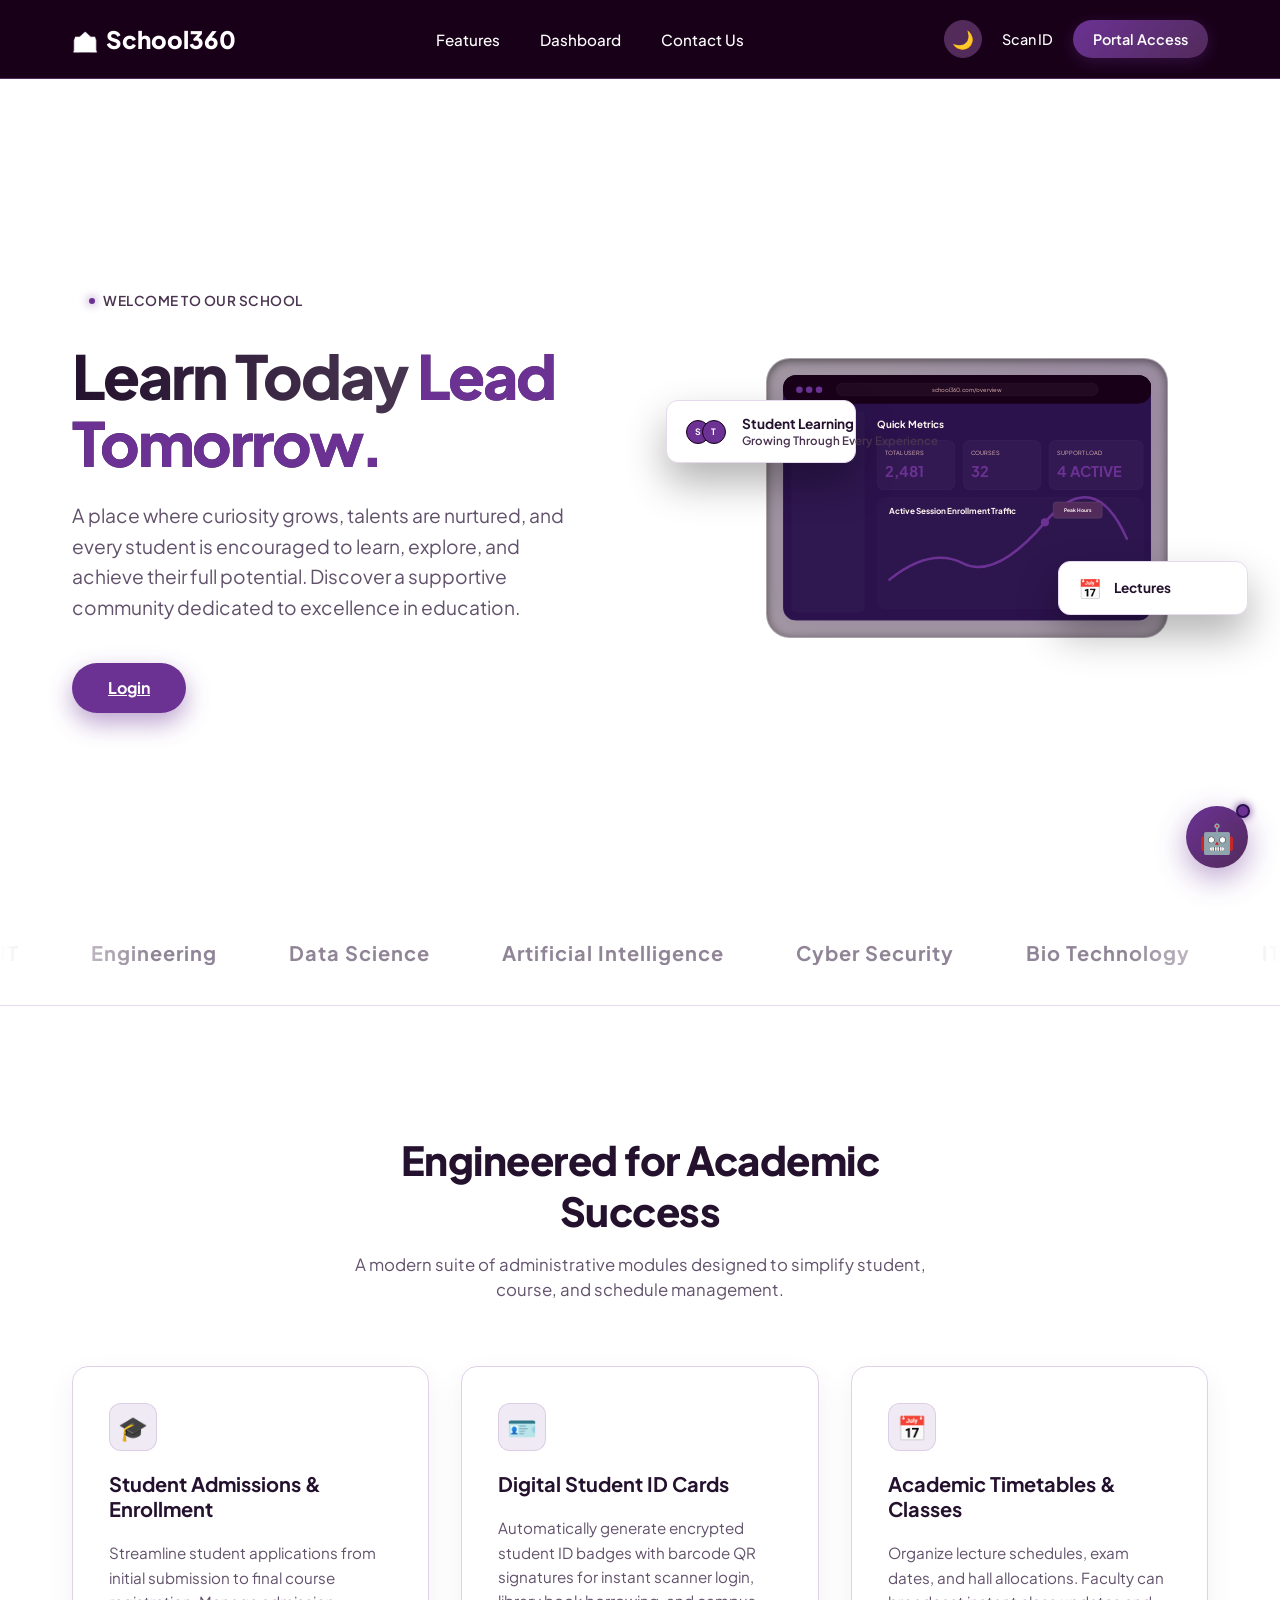
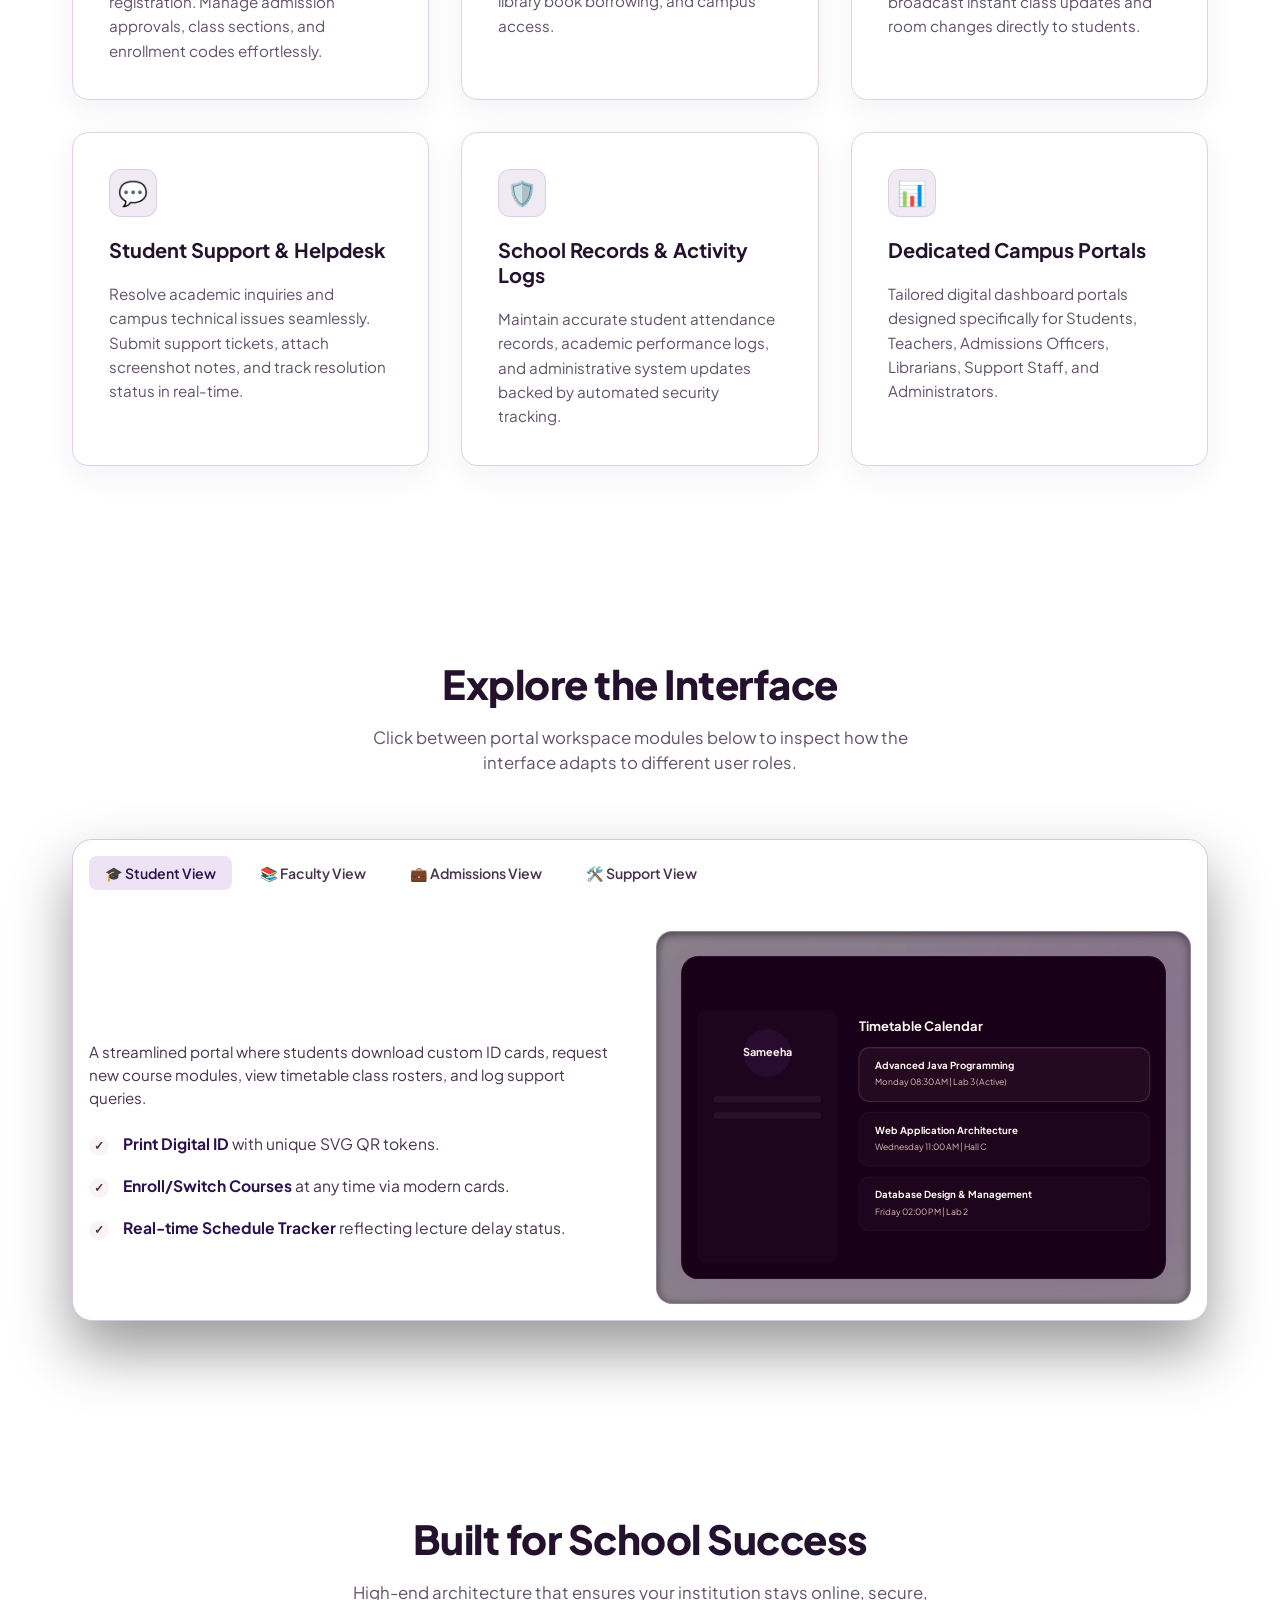
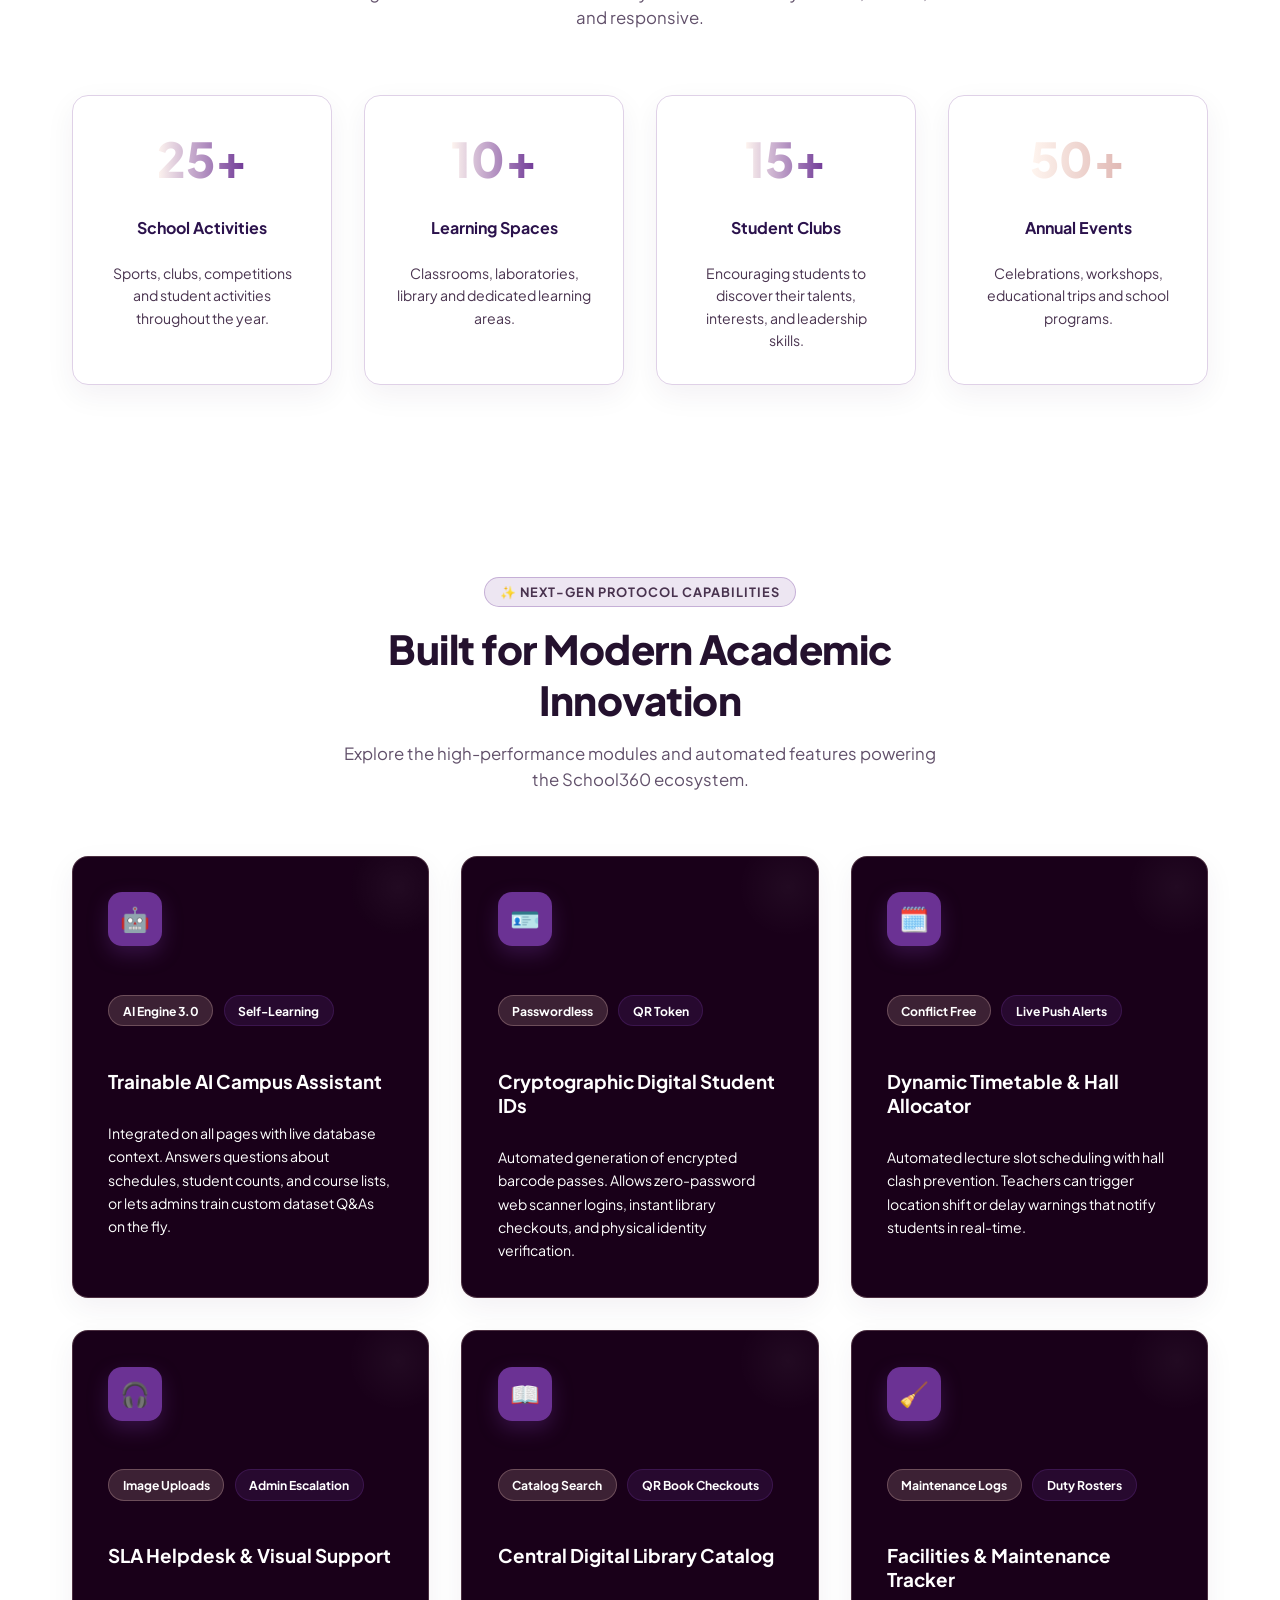
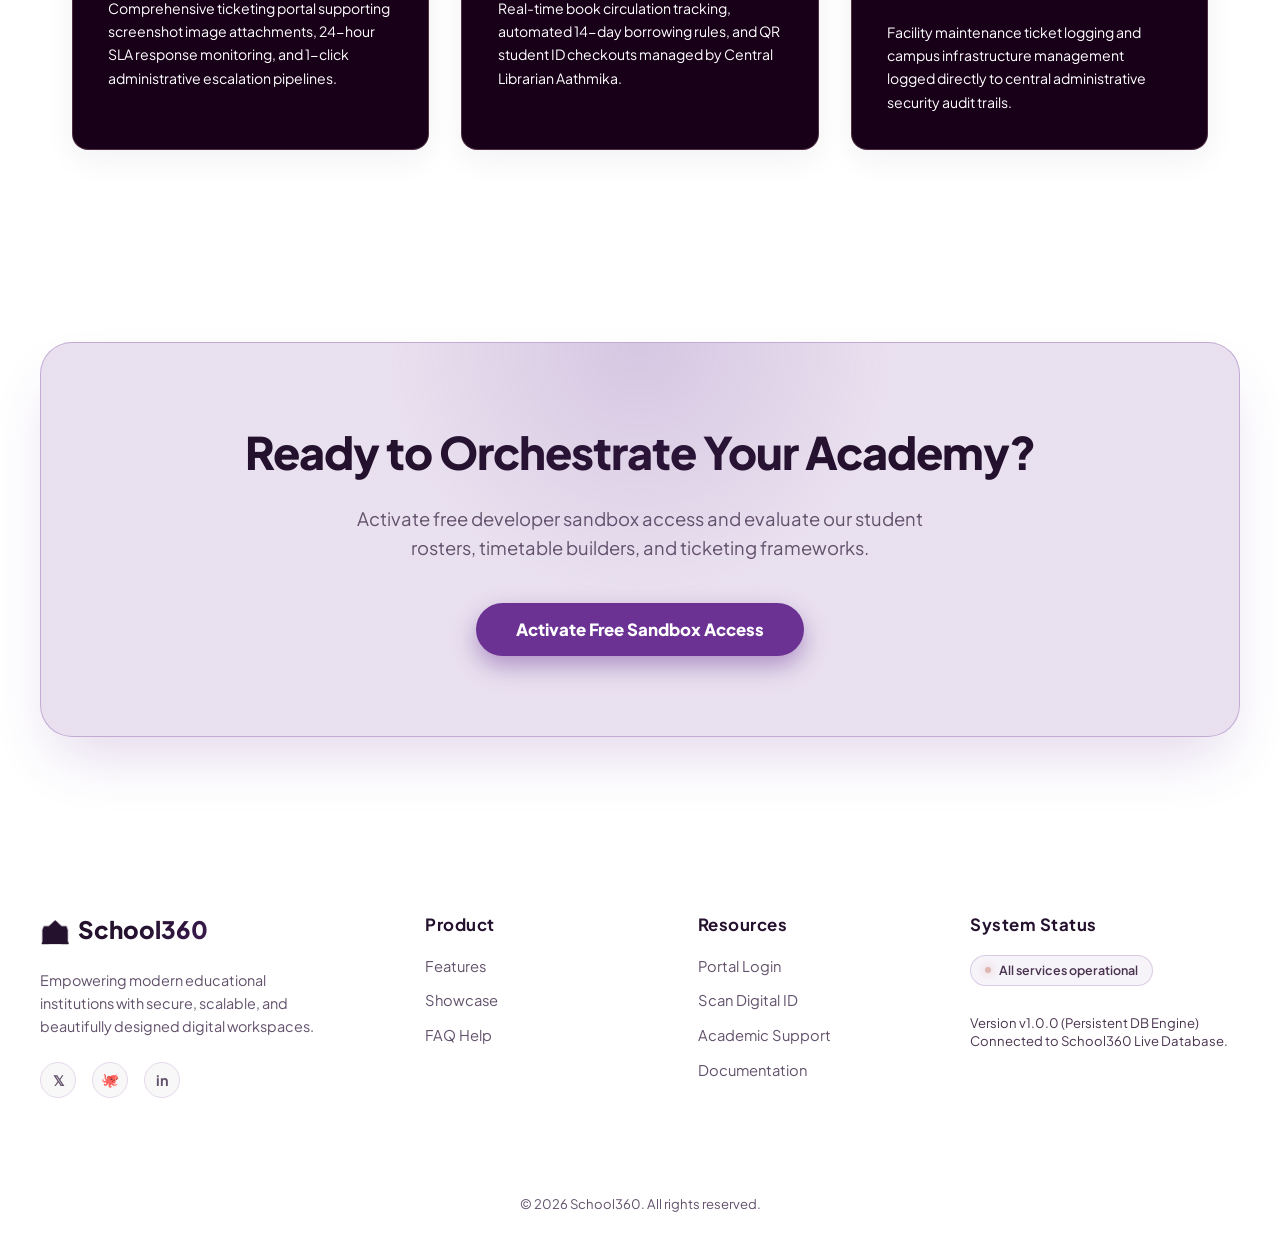
==== target/classes/static/index.html @ 7e3a7f35 "Add project files" ====
<!DOCTYPE html>
<html lang="en">
<head>
    <meta charset="UTF-8">
    <meta name="viewport" content="width=device-width, initial-scale=1.0">
    <title>School360 - The Unified Academic SaaS Protocol</title>
    <!-- Import Plus Jakarta Sans for award-winning modern typography -->
    <link href="https://fonts.googleapis.com/css2?family=Plus+Jakarta+Sans:wght@300;400;500;600;700;800&display=swap" rel="stylesheet">
    <link rel="stylesheet" href="css/styles.css?v=contrast-8">
    <style>
        /* Custom font override to use Plus Jakarta Sans */
        * {
            font-family: 'Plus Jakarta Sans', sans-serif;
        }
    </style>
    <script>
        (function() {
            var t = localStorage.getItem('theme') || 'dark';
            if (t === 'dark') {
                document.documentElement.classList.add('dark-theme');
                document.documentElement.setAttribute('data-theme', 'dark');
            } else {
                document.documentElement.classList.remove('dark-theme');
                document.documentElement.setAttribute('data-theme', 'light');
            }
        })();
    </script>
</head>
<body class="landing-page">
<!-- Glowing Backdrop Ambient Spheres -->
<div class="glowing-bg">
    <div class="sphere sphere-1"></div>
    <div class="sphere sphere-2"></div>
    <div class="sphere sphere-3"></div>
</div>

<!-- Sticky Glassmorphic Navbar -->
<nav class="saas-nav">
    <div class="saas-nav-container">
        <a href="#" class="saas-brand">
            <span style="font-size: 1.3rem;">🏫</span> School360
        </a>
        <ul class="saas-nav-links">
            <li><a href="#features" class="saas-nav-link">Features</a></li>
            <li><a href="#showcase" class="saas-nav-link">Dashboard</a></li>
            <li><a href="contact.html" class="saas-nav-link">Contact Us</a></li>
        </ul>
        <div style="display: flex; align-items: center; gap: 1.25rem;">
            <button id="theme-toggle" class="theme-toggle" onclick="toggleTheme(); return false;" title="Toggle Theme" style="background: var(--bg-tertiary); border: 1px solid var(--border-color); font-size: 1.1rem; cursor: pointer; color: var(--lp-text); display: flex; align-items: center; justify-content: center; width: 38px; height: 38px; border-radius: 50%; transition: all 0.3s;">🌙</button>
            <a href="#" onclick="openQRScanner(); return false;" class="saas-nav-link" style="font-size: 0.9rem;">Scan ID</a>
            <a href="#login-section" onclick="openLoginModal(); return false;" class="btn-saas-nav">Portal Access</a>
        </div>
    </div>
</nav>

<!-- Hero Section -->
<section class="saas-hero" id="login-section" style="padding-top: 10rem;">
    <!-- Left Hero Details -->
    <div class="saas-hero-content reveal active">
        <div class="saas-badge">WELCOME TO OUR SCHOOL</div>
        <h1 class="saas-hero-title" style="font-size: 3.8rem; font-weight: 800; line-height: 1.1; letter-spacing: -2px;">
            Learn Today <span style="background: linear-gradient(135deg, #6b3294 0%, #6b3294 100%); -webkit-background-clip: text; -webkit-text-fill-color: transparent;">Lead Tomorrow.</span>
        </h1>
        <p class="saas-hero-desc" style="font-size: 1.2rem; line-height: 1.6; color: var(--lp-text-muted); max-width: 520px;">
            A place where curiosity grows, talents are nurtured, and every student is encouraged to learn, explore, and achieve their full potential. Discover a supportive community dedicated to excellence in education.
        </p>
        <div class="saas-hero-actions">
            <a href="#" onclick="openLoginModal(); return false;" class="btn btn-primary btn-premium" style="border-radius: 9999px; padding: 0.9rem 2.25rem; font-weight: 700; font-size: 1rem; box-shadow: 0 10px 25px rgba(107,50,148, 0.45);">
                Login
            </a>
        </div>
    </div>

    <!-- Right Hero Mockup Frame with Floating Cards -->
    <div class="hero-dashboard-visual reveal active">
        <!-- Floating Card 1 -->
        <div class="floating-metric-card pos-1">
            <div class="metric-avatar-group">
                <div class="metric-avatar">S</div>
                <div class="metric-avatar">T</div>
            </div>
            <div>
                <h5 style="font-size: 0.85rem; font-weight: 700; color: var(--lp-text);">Student Learning</h5>
                <p style="font-size: 0.72rem; color: #49334f; font-weight: 600;">Growing Through Every Experience</p>
            </div>
        </div>

        <!-- Floating Card 2 -->
        <div class="floating-metric-card pos-2">
            <div style="font-size: 1.2rem;">📅</div>
            <div>
                <h5 style="font-size: 0.85rem; font-weight: 700; color: var(--lp-text);">Lectures</h5>
            </div>
        </div>

        <!-- Visual Dashboard Preview Graphic -->
        <div class="illustration-box" style="padding: 1rem; border-radius: 24px; border-color: rgba(255,246,240,0.08); background: rgba(25,0,25, 0.4);">
            <svg viewBox="0 0 450 300" width="100%" class="svg-screen-glow">
                <rect x="0" y="0" width="450" height="300" rx="16" fill="#2b124c" stroke="rgba(255,246,240,0.06)" stroke-width="2"/>
                <rect x="0" y="0" width="450" height="35" rx="16" fill="#190019"/>
                <circle cx="20" cy="18" r="4" fill="#6b3294"/>
                <circle cx="32" cy="18" r="4" fill="#6b3294"/>
                <circle cx="44" cy="18" r="4" fill="#6b3294"/>
                <rect x="65" y="10" width="320" height="15" rx="7.5" fill="rgba(255,246,240,0.04)" stroke="rgba(255,246,240,0.05)"/>
                <text x="225" y="21" font-size="7" fill="#dfb6b2" text-anchor="middle" font-family="sans-serif">school360.com/overview</text>

                <!-- Sidebar -->
                <rect x="10" y="45" width="90" height="245" rx="6" fill="rgba(255,246,240,0.02)"/>
                <circle cx="28" cy="65" r="8" fill="rgba(107,50,148, 0.15)"/>
                <rect x="42" y="61" width="45" height="8" rx="4" fill="rgba(255,246,240,0.1)"/>
                <rect x="20" y="85" width="67" height="6" rx="3" fill="rgba(255,246,240,0.05)"/>
                <rect x="20" y="100" width="67" height="6" rx="3" fill="rgba(255,246,240,0.05)"/>

                <!-- Content -->
                <text x="115" y="65" font-size="12" font-weight="bold" fill="#fff6f0" font-family="sans-serif">Quick Metrics</text>
                <rect x="115" y="80" width="95" height="60" rx="8" fill="rgba(255,246,240,0.03)" stroke="rgba(255,246,240,0.04)"/>
                <text x="125" y="98" font-size="7" fill="#dfb6b2" font-family="sans-serif">TOTAL USERS</text>
                <text x="125" y="125" font-size="18" font-weight="bold" fill="#6b3294" font-family="sans-serif">2,481</text>

                <rect x="220" y="80" width="95" height="60" rx="8" fill="rgba(255,246,240,0.03)" stroke="rgba(255,246,240,0.04)"/>
                <text x="230" y="98" font-size="7" fill="#dfb6b2" font-family="sans-serif">COURSES</text>
                <text x="230" y="125" font-size="18" font-weight="bold" fill="#6b3294" font-family="sans-serif">32</text>

                <rect x="325" y="80" width="115" height="60" rx="8" fill="rgba(255,246,240, 0.03)" stroke="rgba(255,246,240, 0.04)"/>
                <text x="335" y="98" font-size="7" fill="#dfb6b2" font-family="sans-serif">SUPPORT LOAD</text>
                <text x="335" y="125" font-size="18" font-weight="bold" fill="#6b3294" font-family="sans-serif">4 ACTIVE</text>

                <!-- Chart Graphic -->
                <rect x="115" y="150" width="325" height="135" rx="10" fill="rgba(255,246,240, 0.01)" stroke="rgba(255,246,240, 0.03)"/>
                <text x="130" y="170" font-size="10" font-weight="bold" fill="#fff6f0" font-family="sans-serif">Active Session Enrollment Traffic</text>
                <!-- Simulated chart line -->
                <path d="M 130,250 Q 180,210 220,230 T 320,180 T 420,200" fill="none" stroke="url(#cyan-indigo-gradient)" stroke-width="3" stroke-linecap="round"/>
                <defs>
                    <linearGradient id="cyan-indigo-gradient" x1="0%" y1="0%" x2="100%" y2="100%">
                        <stop offset="0%" stop-color="#6b3294"/>
                        <stop offset="100%" stop-color="#6b3294"/>
                    </linearGradient>
                </defs>
                <circle cx="320" cy="180" r="5" fill="#6b3294"/>
                <rect x="330" y="155" width="60" height="20" rx="4" fill="#522b5b" stroke="rgba(255,246,240,0.2)" stroke-width="0.5"/>
                <text x="360" y="167" font-size="6" fill="#fff6f0" font-weight="bold" text-anchor="middle" font-family="sans-serif">Peak Hours</text>
            </svg>
        </div>
    </div>
</section>

<!-- Client Trust Logos -->
<section class="client-logos-section">
    <div class="logo-marquee">
        <div class="logo-marquee-track">
            <!-- Group 1 -->
            <div class="logo-item">IT</div>
            <div class="logo-item">Engineering</div>
            <div class="logo-item">Data Science</div>
            <div class="logo-item">Artificial Intelligence</div>
            <div class="logo-item">Cyber Security</div>
            <div class="logo-item">Bio Technology</div>

            <!-- Group 2 -->
            <div class="logo-item">IT</div>
            <div class="logo-item">Engineering</div>
            <div class="logo-item">Data Science</div>
            <div class="logo-item">Artificial Intelligence</div>
            <div class="logo-item">Cyber Security</div>
            <div class="logo-item">Bio Technology</div>

            <!-- Group 3 -->
            <div class="logo-item">IT</div>
            <div class="logo-item">Engineering</div>
            <div class="logo-item">Data Science</div>
            <div class="logo-item">Artificial Intelligence</div>
            <div class="logo-item">Cyber Security</div>
            <div class="logo-item">Bio Technology</div>

            <!-- Group 4 -->
            <div class="logo-item">IT</div>
            <div class="logo-item">Engineering</div>
            <div class="logo-item">Data Science</div>
            <div class="logo-item">Artificial Intelligence</div>
            <div class="logo-item">Cyber Security</div>
            <div class="logo-item">Bio Technology</div>
        </div>
    </div>
</section>

<!-- Six Premium Feature Cards -->
<section class="saas-section" id="features" style="padding-top: 8rem;">
    <div class="section-title-wrap reveal">
        <h2 class="section-title">Engineered for Academic Success</h2>
        <p class="section-subtitle">A modern suite of administrative modules designed to simplify student, course, and schedule management.</p>
    </div>

    <div class="saas-features-grid">
        <!-- Feature 1 -->
        <div class="saas-feature-card reveal">
            <div class="feature-icon-box">🎓</div>
            <h4>Student Admissions & Enrollment</h4>
            <p>Streamline student applications from initial submission to final course registration. Manage admission approvals, class sections, and enrollment codes effortlessly.</p>
        </div>
        <!-- Feature 2 -->
        <div class="saas-feature-card reveal">
            <div class="feature-icon-box">🪪</div>
            <h4>Digital Student ID Cards</h4>
            <p>Automatically generate encrypted student ID badges with barcode QR signatures for instant scanner login, library book borrowing, and campus access.</p>
        </div>
        <!-- Feature 3 -->
        <div class="saas-feature-card reveal">
            <div class="feature-icon-box">📅</div>
            <h4>Academic Timetables & Classes</h4>
            <p>Organize lecture schedules, exam dates, and hall allocations. Faculty can broadcast instant class updates and room changes directly to students.</p>
        </div>
        <!-- Feature 4 -->
        <div class="saas-feature-card reveal">
            <div class="feature-icon-box">💬</div>
            <h4>Student Support & Helpdesk</h4>
            <p>Resolve academic inquiries and campus technical issues seamlessly. Submit support tickets, attach screenshot notes, and track resolution status in real-time.</p>
        </div>
        <!-- Feature 5 -->
        <div class="saas-feature-card reveal">
            <div class="feature-icon-box">🛡️</div>
            <h4>School Records & Activity Logs</h4>
            <p>Maintain accurate student attendance records, academic performance logs, and administrative system updates backed by automated security tracking.</p>
        </div>
        <!-- Feature 6 -->
        <div class="saas-feature-card reveal">
            <div class="feature-icon-box">📊</div>
            <h4>Dedicated Campus Portals</h4>
            <p>Tailored digital dashboard portals designed specifically for Students, Teachers, Admissions Officers, Librarians, Support Staff, and Administrators.</p>
        </div>
    </div>
</section>

<!-- Interactive Product Dashboard Showcase -->
<section class="saas-section" id="showcase">
    <div class="section-title-wrap reveal">
        <h2 class="section-title">Explore the Interface</h2>
        <p class="section-subtitle">Click between portal workspace modules below to inspect how the interface adapts to different user roles.</p>
    </div>

    <!-- Showcase Tab Controls -->
    <div class="showcase-screen-wrap reveal">
        <div class="showcase-screen-nav">
            <button class="showcase-screen-btn active" onclick="switchShowcaseScreen('student')">🎓 Student View</button>
            <button class="showcase-screen-btn" onclick="switchShowcaseScreen('teacher')">📚 Faculty View</button>
            <button class="showcase-screen-btn" onclick="switchShowcaseScreen('officer')">💼 Admissions View</button>
            <button class="showcase-screen-btn" onclick="switchShowcaseScreen('support')">🛠️ Support View</button>
        </div>

        <!-- Showcase Mockup Canvas -->
        <div id="showcase-canvas" class="showcase-screen-content">
            <!-- Rendered dynamically via javascript -->
        </div>
    </div>
</section>

<!-- Why Choose Us / Animated Stats -->
<section class="saas-section" id="why-choose-us" style="background: #ffffff;">
    <div class="section-title-wrap reveal">
        <h2 class="section-title">Built for School Success</h2>
        <p class="section-subtitle">High-end architecture that ensures your institution stays online, secure, and responsive.</p>
    </div>

    <div style="display: grid; grid-template-columns: repeat(auto-fit, minmax(220px, 1fr)); gap: 2rem; max-width: 1200px; margin: 0 auto; text-align: center;">
        <!-- Stat 1 -->
        <div class="saas-feature-card reveal" style="padding: 2rem; align-items: center;">
            <h3 style="font-size: 3rem; font-weight: 800; background: linear-gradient(to right, #fff6f0, #6b3294); -webkit-background-clip: text; -webkit-text-fill-color: transparent;">25+</h3>
            <h5 style="color: #2b124c; font-size: 1rem; font-weight: 700; margin-top: 0.5rem;">School Activities</h5>
            <p style="font-size: 0.88rem; color: #49334f; margin-top: 0.25rem;">Sports, clubs, competitions and student activities throughout the year.</p>
        </div>
        <!-- Stat 2 -->
        <div class="saas-feature-card reveal" style="padding: 2rem; align-items: center;">
            <h3 style="font-size: 3rem; font-weight: 800; background: linear-gradient(to right, #fff6f0, #6b3294); -webkit-background-clip: text; -webkit-text-fill-color: transparent;">10+</h3>
            <h5 style="color: #2b124c; font-size: 1rem; font-weight: 700; margin-top: 0.5rem;">Learning Spaces</h5>
            <p style="font-size: 0.88rem; color: #49334f; margin-top: 0.25rem;">Classrooms, laboratories, library and dedicated learning areas.</p>
        </div>
        <!-- Stat 3 -->
        <div class="saas-feature-card reveal" style="padding: 2rem; align-items: center;">
            <h3 style="font-size: 3rem; font-weight: 800; background: linear-gradient(to right, #fff6f0, #6b3294); -webkit-background-clip: text; -webkit-text-fill-color: transparent;">15+</h3>
            <h5 style="color: #2b124c; font-size: 1rem; font-weight: 700; margin-top: 0.5rem;">Student Clubs</h5>
            <p style="font-size: 0.88rem; color: #49334f; margin-top: 0.25rem;">Encouraging students to discover their talents, interests, and leadership skills.</p>
        </div>
        <!-- Stat 4 -->
        <div class="saas-feature-card reveal" style="padding: 2rem; align-items: center;">
            <h3 style="font-size: 3rem; font-weight: 800; background: linear-gradient(to right, #fff6f0, #dfb6b2); -webkit-background-clip: text; -webkit-text-fill-color: transparent;">50+</h3>
            <h5 style="color: #2b124c; font-size: 1rem; font-weight: 700; margin-top: 0.5rem;">Annual Events</h5>
            <p style="font-size: 0.88rem; color: #49334f; margin-top: 0.25rem;">Celebrations, workshops, educational trips and school programs.</p>
        </div>
    </div>
</section>

<!-- Unique Innovations & Advanced Capabilities Section -->
<section class="saas-section" id="innovations">
    <div class="section-title-wrap reveal">
        <div style="display:inline-flex; align-items:center; gap:0.5rem; background:rgba(107,50,148,0.12); border:1px solid rgba(107,50,148,0.3); padding:0.4rem 0.95rem; border-radius:20px; color: #49334f; font-size:0.8rem; font-weight:700; text-transform:uppercase; letter-spacing:1px; margin-bottom:1rem;">
            ✨ Next-Gen Protocol Capabilities
        </div>
        <h2 class="section-title">Built for Modern Academic Innovation</h2>
        <p class="section-subtitle">Explore the high-performance modules and automated features powering the School360 ecosystem.</p>
    </div>

    <div class="saas-features-grid reveal" style="grid-template-columns: repeat(auto-fit, minmax(310px, 1fr)); gap: 2rem;">
        <!-- Feature 1: AI Assistant -->
        <div class="saas-feature-card reveal" style="position:relative; overflow:hidden; border: 1px solid rgba(223,182,178,0.25); background: #190019; padding: 2.2rem;">
            <div style="position:absolute; top:-20px; right:-20px; width:100px; height:100px; background:radial-gradient(circle, rgba(255,255,255,0.04) 0%, transparent 70%); border-radius:50%; pointer-events:none;"></div>
            <div class="feature-icon-box" style="background: linear-gradient(135deg, #6b3294, #6b3294); color: white; width:54px; height:54px; border-radius:14px; display:flex; align-items:center; justify-content:center; font-size:1.5rem; margin-bottom:1.5rem; box-shadow:0 8px 20px rgba(107,50,148,0.35);">🤖</div>

            <!-- Spaced Button-Type Badges -->
            <div style="display:flex; gap:0.65rem; margin-top:0.3rem; margin-bottom:1.4rem; flex-wrap:wrap;">
                <span style="background:rgba(223,182,178,0.18); color: #ffffff; font-size:0.76rem; font-weight:700; padding:0.42rem 0.85rem; border-radius:20px; border:1px solid rgba(223,182,178,0.3); display:inline-flex; align-items:center;">AI Engine 3.0</span>
                <span style="background:rgba(107,50,148,0.18); color: #ffffff; font-size:0.76rem; font-weight:700; padding:0.42rem 0.85rem; border-radius:20px; border:1px solid rgba(107,50,148,0.3); display:inline-flex; align-items:center;">Self-Learning</span>
            </div>

            <h4 style="font-size:1.18rem; font-weight:700; color: #ffffff; margin-bottom:0.6rem;">Trainable AI Campus Assistant</h4>
            <p style="font-size:0.88rem; color: #ffffff; line-height:1.65; margin:0;">Integrated on all pages with live database context. Answers questions about schedules, student counts, and course lists, or lets admins train custom dataset Q&As on the fly.</p>
        </div>

        <!-- Feature 2: Digital QR Pass -->
        <div class="saas-feature-card reveal" style="position:relative; overflow:hidden; border: 1px solid rgba(223,182,178,0.25); background: #190019; padding: 2.2rem;">
            <div style="position:absolute; top:-20px; right:-20px; width:100px; height:100px; background:radial-gradient(circle, rgba(255,255,255,0.04) 0%, transparent 70%); border-radius:50%; pointer-events:none;"></div>
            <div class="feature-icon-box" style="background: linear-gradient(135deg, #6b3294, #6b3294); color: white; width:54px; height:54px; border-radius:14px; display:flex; align-items:center; justify-content:center; font-size:1.5rem; margin-bottom:1.5rem; box-shadow:0 8px 20px rgba(107,50,148,0.35);">🪪</div>

            <!-- Spaced Button-Type Badges -->
            <div style="display:flex; gap:0.65rem; margin-top:0.3rem; margin-bottom:1.4rem; flex-wrap:wrap;">
                <span style="background:rgba(223,182,178,0.18); color: #ffffff; font-size:0.76rem; font-weight:700; padding:0.42rem 0.85rem; border-radius:20px; border:1px solid rgba(223,182,178,0.3); display:inline-flex; align-items:center;">Passwordless</span>
                <span style="background:rgba(107,50,148,0.18); color: #ffffff; font-size:0.76rem; font-weight:700; padding:0.42rem 0.85rem; border-radius:20px; border:1px solid rgba(107,50,148,0.3); display:inline-flex; align-items:center;">QR Token</span>
            </div>

            <h4 style="font-size:1.18rem; font-weight:700; color: #ffffff; margin-bottom:0.6rem;">Cryptographic Digital Student IDs</h4>
            <p style="font-size:0.88rem; color: #ffffff; line-height:1.65; margin:0;">Automated generation of encrypted barcode passes. Allows zero-password web scanner logins, instant library checkouts, and physical identity verification.</p>
        </div>

        <!-- Feature 3: Smart Timetable -->
        <div class="saas-feature-card reveal" style="position:relative; overflow:hidden; border: 1px solid rgba(223,182,178,0.25); background: #190019; padding: 2.2rem;">
            <div style="position:absolute; top:-20px; right:-20px; width:100px; height:100px; background:radial-gradient(circle, rgba(255,255,255,0.04) 0%, transparent 70%); border-radius:50%; pointer-events:none;"></div>
            <div class="feature-icon-box" style="background: linear-gradient(135deg, #6b3294, #6b3294); color: white; width:54px; height:54px; border-radius:14px; display:flex; align-items:center; justify-content:center; font-size:1.5rem; margin-bottom:1.5rem; box-shadow:0 8px 20px rgba(107,50,148,0.35);">🗓️</div>

            <!-- Spaced Button-Type Badges -->
            <div style="display:flex; gap:0.65rem; margin-top:0.3rem; margin-bottom:1.4rem; flex-wrap:wrap;">
                <span style="background:rgba(223,182,178,0.18); color: #ffffff; font-size:0.76rem; font-weight:700; padding:0.42rem 0.85rem; border-radius:20px; border:1px solid rgba(223,182,178,0.3); display:inline-flex; align-items:center;">Conflict Free</span>
                <span style="background:rgba(107,50,148,0.18); color: #ffffff; font-size:0.76rem; font-weight:700; padding:0.42rem 0.85rem; border-radius:20px; border:1px solid rgba(107,50,148,0.3); display:inline-flex; align-items:center;">Live Push Alerts</span>
            </div>

            <h4 style="font-size:1.18rem; font-weight:700; color: #ffffff; margin-bottom:0.6rem;">Dynamic Timetable & Hall Allocator</h4>
            <p style="font-size:0.88rem; color: #ffffff; line-height:1.65; margin:0;">Automated lecture slot scheduling with hall clash prevention. Teachers can trigger location shift or delay warnings that notify students in real-time.</p>
        </div>

        <!-- Feature 4: SLA Helpdesk -->
        <div class="saas-feature-card reveal" style="position:relative; overflow:hidden; border: 1px solid rgba(223,182,178,0.25); background: #190019; padding: 2.2rem;">
            <div style="position:absolute; top:-20px; right:-20px; width:100px; height:100px; background:radial-gradient(circle, rgba(255,255,255,0.04) 0%, transparent 70%); border-radius:50%; pointer-events:none;"></div>
            <div class="feature-icon-box" style="background: linear-gradient(135deg, #6b3294, #6b3294); color: white; width:54px; height:54px; border-radius:14px; display:flex; align-items:center; justify-content:center; font-size:1.5rem; margin-bottom:1.5rem; box-shadow:0 8px 20px rgba(107,50,148,0.35);">🎧</div>

            <!-- Spaced Button-Type Badges -->
            <div style="display:flex; gap:0.65rem; margin-top:0.3rem; margin-bottom:1.4rem; flex-wrap:wrap;">
                <span style="background:rgba(223,182,178,0.18); color: #ffffff; font-size:0.76rem; font-weight:700; padding:0.42rem 0.85rem; border-radius:20px; border:1px solid rgba(223,182,178,0.3); display:inline-flex; align-items:center;">Image Uploads</span>
                <span style="background:rgba(107,50,148,0.18); color: #ffffff; font-size:0.76rem; font-weight:700; padding:0.42rem 0.85rem; border-radius:20px; border:1px solid rgba(107,50,148,0.3); display:inline-flex; align-items:center;">Admin Escalation</span>
            </div>

            <h4 style="font-size:1.18rem; font-weight:700; color: #ffffff; margin-bottom:0.6rem;">SLA Helpdesk & Visual Support</h4>
            <p style="font-size:0.88rem; color: #ffffff; line-height:1.65; margin:0;">Comprehensive ticketing portal supporting screenshot image attachments, 24-hour SLA response monitoring, and 1-click administrative escalation pipelines.</p>
        </div>

        <!-- Feature 5: Central Library Catalog -->
        <div class="saas-feature-card reveal" style="position:relative; overflow:hidden; border: 1px solid rgba(223,182,178,0.25); background: #190019; padding: 2.2rem;">
            <div style="position:absolute; top:-20px; right:-20px; width:100px; height:100px; background:radial-gradient(circle, rgba(255,255,255,0.04) 0%, transparent 70%); border-radius:50%; pointer-events:none;"></div>
            <div class="feature-icon-box" style="background: linear-gradient(135deg, #6b3294, #6b3294); color: white; width:54px; height:54px; border-radius:14px; display:flex; align-items:center; justify-content:center; font-size:1.5rem; margin-bottom:1.5rem; box-shadow:0 8px 20px rgba(107,50,148,0.35);">📖</div>

            <!-- Spaced Button-Type Badges -->
            <div style="display:flex; gap:0.65rem; margin-top:0.3rem; margin-bottom:1.4rem; flex-wrap:wrap;">
                <span style="background:rgba(223,182,178,0.18); color: #ffffff; font-size:0.76rem; font-weight:700; padding:0.42rem 0.85rem; border-radius:20px; border:1px solid rgba(223,182,178,0.3); display:inline-flex; align-items:center;">Catalog Search</span>
                <span style="background:rgba(107,50,148,0.18); color: #ffffff; font-size:0.76rem; font-weight:700; padding:0.42rem 0.85rem; border-radius:20px; border:1px solid rgba(107,50,148,0.3); display:inline-flex; align-items:center;">QR Book Checkouts</span>
            </div>

            <h4 style="font-size:1.18rem; font-weight:700; color: #ffffff; margin-bottom:0.6rem;">Central Digital Library Catalog</h4>
            <p style="font-size:0.88rem; color: #ffffff; line-height:1.65; margin:0;">Real-time book circulation tracking, automated 14-day borrowing rules, and QR student ID checkouts managed by Central Librarian Aathmika.</p>
        </div>

        <!-- Feature 6: Facilities & Maintenance Tracker -->
        <div class="saas-feature-card reveal" style="position:relative; overflow:hidden; border: 1px solid rgba(223,182,178,0.25); background: #190019; padding: 2.2rem;">
            <div style="position:absolute; top:-20px; right:-20px; width:100px; height:100px; background:radial-gradient(circle, rgba(255,255,255,0.04) 0%, transparent 70%); border-radius:50%; pointer-events:none;"></div>
            <div class="feature-icon-box" style="background: linear-gradient(135deg, #6b3294, #6b3294); color: white; width:54px; height:54px; border-radius:14px; display:flex; align-items:center; justify-content:center; font-size:1.5rem; margin-bottom:1.5rem; box-shadow:0 8px 20px rgba(107,50,148,0.35);">🧹</div>

            <!-- Spaced Button-Type Badges -->
            <div style="display:flex; gap:0.65rem; margin-top:0.3rem; margin-bottom:1.4rem; flex-wrap:wrap;">
                <span style="background:rgba(223,182,178,0.18); color: #ffffff; font-size:0.76rem; font-weight:700; padding:0.42rem 0.85rem; border-radius:20px; border:1px solid rgba(223,182,178,0.3); display:inline-flex; align-items:center;">Maintenance Logs</span>
                <span style="background:rgba(107,50,148,0.18); color: #ffffff; font-size:0.76rem; font-weight:700; padding:0.42rem 0.85rem; border-radius:20px; border:1px solid rgba(107,50,148,0.3); display:inline-flex; align-items:center;">Duty Rosters</span>
            </div>

            <h4 style="font-size:1.18rem; font-weight:700; color: #ffffff; margin-bottom:0.6rem;">Facilities & Maintenance Tracker</h4>
            <p style="font-size:0.88rem; color: #ffffff; line-height:1.65; margin:0;">Facility maintenance ticket logging and campus infrastructure management logged directly to central administrative security audit trails.</p>
        </div>
    </div>
</section>



<!-- CTA Banner -->
<section class="saas-cta-banner reveal">
    <h2 style="font-size: 2.8rem; font-weight: 800; color: var(--lp-text); margin-bottom: 1.5rem; letter-spacing: -1px;">Ready to Orchestrate Your Academy?</h2>
    <p style="font-size: 1.15rem; color: var(--lp-text-muted); max-width: 600px; margin: 0 auto 2.5rem; line-height: 1.6;">
        Activate free developer sandbox access and evaluate our student rosters, timetable builders, and ticketing frameworks.
    </p>
    <button onclick="openLoginModal()" class="btn btn-primary btn-premium" style="border-radius: 9999px; padding: 1rem 2.5rem; font-weight: 800; font-size: 1.05rem; box-shadow: 0 10px 25px rgba(107,50,148, 0.45);">
        Activate Free Sandbox Access
    </button>
</section>

<!-- Premium Footer -->
<footer class="saas-footer">
    <div class="saas-footer-grid">
        <!-- Brand Column -->
        <div class="footer-brand-col">
            <a href="#" class="saas-brand" style="margin-bottom: 0.5rem;">
                <span>🏫</span> School360
            </a>
            <p class="footer-brand-desc">
                Empowering modern educational institutions with secure, scalable, and beautifully designed digital workspaces.
            </p>
            <div class="footer-socials">
                <a href="#" class="footer-social-icon" title="Twitter">𝕏</a>
                <a href="#" class="footer-social-icon" title="GitHub">🐙</a>
                <a href="#" class="footer-social-icon" title="LinkedIn">in</a>
            </div>
        </div>
        <!-- Column 2: Product Links -->
        <div class="footer-links-col">
            <h4>Product</h4>
            <ul>
                <li><a href="#features">Features</a></li>
                <li><a href="#showcase">Showcase</a></li>
                <li><a href="#faq">FAQ Help</a></li>
            </ul>
        </div>
        <!-- Column 3: Resources Links -->
        <div class="footer-links-col">
            <h4>Resources</h4>
            <ul>
                <li><a href="#" onclick="openLoginModal(); return false;">Portal Login</a></li>
                <li><a href="#" onclick="openQRScanner(); return false;">Scan Digital ID</a></li>
                <li><a href="mailto:support@school360.com">Academic Support</a></li>
                <li><a href="https://github.com" target="_blank">Documentation</a></li>
            </ul>
        </div>
        <!-- Column 4: Newsletter & Status -->
        <div class="footer-links-col">
            <h4>System Status</h4>
            <div class="footer-status-badge db-status-badge connected">
                <span class="status-dot"></span>
                <span class="db-status-text">All services operational</span>
            </div>
            <p style="font-size: 0.82rem; color: #49334f; margin-top: 0.5rem; line-height: 1.4;">
                Version v1.0.0 (Persistent DB Engine)<br>
                Connected to School360 Live Database.
            </p>
        </div>
    </div>

    <div class="saas-footer-copyright">
        <p>© 2026 School360. All rights reserved.</p>
    </div>
</footer>

<!-- Interactive Glassmorphic Login Modal -->
<!-- Interactive Glassmorphic Login Modal -->
<div id="login-modal" class="modal">
    <div class="modal-content glass-login-card" style="max-width: 480px; width: 90%;">
        <div class="modal-header">
            <h3 style="font-size: 1.5rem; font-weight: 800; color: var(--lp-text);">Portal Access</h3>
            <span style="cursor:pointer; font-size:1.5rem; color:var(--lp-text-muted);" onclick="closeLoginModal()">✕</span>
        </div>

        <p style="color: var(--lp-text-muted); font-size:0.88rem; margin-top:-1rem; margin-bottom:1.5rem;">Select your authentication pathway below</p>

        <!-- Modal Tabs -->
        <div class="login-tabs">
            <button class="login-tab-btn active" id="modal-tab-credentials" onclick="switchModalLoginTab('credentials')">🔑 Credentials</button>
            <button class="login-tab-btn" id="modal-tab-qr" onclick="switchModalLoginTab('qr')">📷 Digital ID</button>
        </div>

        <!-- Form: Credentials Login -->
        <div id="modal-login-credentials">
            <form onsubmit="handleFormLogin(event)">
                <div class="form-group">
                    <label for="username" class="form-label" style="color: var(--text-primary);">Username</label>
                    <input type="text" id="username" class="form-input" placeholder="e.g. Sameeha" required>
                </div>
                <div class="form-group" style="margin-bottom: 1.5rem;">
                    <label for="password" class="form-label" style="color: var(--text-primary);">Password</label>
                    <input type="password" id="password" class="form-input" placeholder="••••••••" required>
                </div>
                <button type="submit" id="btn-login-submit" class="btn btn-primary btn-block" style="box-shadow: 0 4px 15px rgba(107,50,148, 0.4);">
                    Sign In to Dashboard
                </button>
            </form>
        </div>

        <!-- Form: QR Digital ID Login -->
        <div id="modal-login-qr" style="display: none; text-align: center; padding: 1rem 0;">
            <p style="font-size: 0.88rem; color: var(--lp-text-muted); margin-bottom: 1.5rem; line-height: 1.5;">
                Scan the QR code printed on your digital student or faculty card to log in automatically.
            </p>
            <button type="button" class="btn btn-primary btn-block" onclick="triggerQrFromModal()" style="box-shadow: 0 4px 15px rgba(107,50,148, 0.4);">
                📷 Open Digital ID Scanner
            </button>
        </div>
    </div>
</div>

<!-- QR Code Scanning Simulation Modal -->
<div id="qr-modal" class="modal">
    <div class="modal-content" style="max-width: 440px; width: 90%;">
        <div class="modal-header">
            <h3 style="font-size: 1.3rem; font-weight: 800; color: var(--lp-text);">Scan Digital ID Card</h3>
            <span style="cursor:pointer;font-size:1.5rem; color:var(--lp-text-muted);" onclick="closeQRScanner()">✕</span>
        </div>
        <p style="color: var(--lp-text-muted); font-size:0.9rem; margin-bottom:1rem;">Select a saved profile QR Token below to simulate scanning your physical ID card camera feed:</p>

        <div id="qr-reader-container">
            <div style="font-size:3rem;margin-bottom:0.5rem;">📷</div>
            <div style="font-size:0.85rem;color: #49334f;">Simulated Camera Frame</div>
            <div style="position:absolute;width:80%;height:2px;background-color: #6b3294;top:50%;left:10%;animation:scanEffect 2s linear infinite;"></div>
        </div>

        <div id="qr-account-list" style="max-height:220px;overflow-y:auto;margin-top:1rem;padding-right:0.25rem;">
            <p style="color: #49334f;font-size:0.85rem;text-align:center;">Loading registered accounts...</p>
        </div>
    </div>
</div>

<!-- JavaScript Interactions -->
<script>
    // Tab switching mock data for Dashboard Showcase
    const showcaseData = {
        student: `<div style="display: grid; grid-template-columns: 1fr 1fr; gap: 2rem; align-items: center;">
                <div>
                    <h3 style="font-size: 1.5rem; font-weight: 800; color: white; margin-bottom: 1rem;">Student Academic Workspace</h3>
                    <p style="color: #49334f; font-size: 0.95rem; line-height: 1.5; margin-bottom: 1.5rem;">
                        A streamlined portal where students download custom ID cards, request new course modules, view timetable class rosters, and log support queries.
                    </p>
                    <ul class="role-features-list" style="margin-top: 1rem;">
                        <li><span class="role-bullet-check" style="background:rgba(223,182,178,0.15); color: #49334f;">✓</span> <span><strong>Print Digital ID</strong> with unique SVG QR tokens.</span></li>
                        <li><span class="role-bullet-check" style="background:rgba(223,182,178,0.15); color: #49334f;">✓</span> <span><strong>Enroll/Switch Courses</strong> at any time via modern cards.</span></li>
                        <li><span class="role-bullet-check" style="background:rgba(223,182,178,0.15); color: #49334f;">✓</span> <span><strong>Real-time Schedule Tracker</strong> reflecting lecture delay status.</span></li>
                    </ul>
                </div>
                <div class="illustration-box">
                    <svg viewBox="0 0 450 300" width="100%" class="svg-screen-glow">
                        <rect x="0" y="0" width="450" height="300" rx="16" fill="#190019" stroke="rgba(255,246,240,0.06)" stroke-width="2"/>
                        <rect x="15" y="50" width="130" height="235" rx="8" fill="rgba(255,246,240,0.02)"/>
                        <circle cx="80" cy="90" r="22" fill="rgba(107,50,148, 0.15)"/>
                        <text x="80" y="93" font-size="10" fill="#fff6f0" text-anchor="middle" font-weight="bold" font-family="sans-serif">Sameeha</text>
                        <rect x="30" y="130" width="100" height="6" rx="3" fill="rgba(255,246,240,0.05)"/>
                        <rect x="30" y="145" width="100" height="6" rx="3" fill="rgba(255,246,240,0.05)"/>

                        <!-- Roster Cards -->
                        <text x="165" y="70" font-size="12" font-weight="bold" fill="#fff6f0" font-family="sans-serif">Timetable Calendar</text>
                        <rect x="165" y="85" width="270" height="50" rx="10" fill="rgba(223,182,178, 0.05)" stroke="rgba(223,182,178, 0.2)"/>
                        <text x="180" y="105" font-size="9" font-weight="bold" fill="#fff6f0" font-family="sans-serif">Advanced Java Programming</text>
                        <text x="180" y="120" font-size="8" fill="#dfb6b2" font-family="sans-serif">Monday 08:30 AM | Lab 3 (Active)</text>

                        <rect x="165" y="145" width="270" height="50" rx="10" fill="rgba(255,246,240,0.02)" stroke="rgba(255,246,240,0.04)"/>
                        <text x="180" y="165" font-size="9" font-weight="bold" fill="#fff6f0" font-family="sans-serif">Web Application Architecture</text>
                        <text x="180" y="180" font-size="8" fill="#dfb6b2" font-family="sans-serif">Wednesday 11:00 AM | Hall C</text>

                        <rect x="165" y="205" width="270" height="50" rx="10" fill="rgba(255,246,240,0.02)" stroke="rgba(255,246,240,0.04)"/>
                        <text x="180" y="225" font-size="9" font-weight="bold" fill="#fff6f0" font-family="sans-serif">Database Design &amp; Management</text>
                        <text x="180" y="240" font-size="8" fill="#dfb6b2" font-family="sans-serif">Friday 02:00 PM | Lab 2</text>
                    </svg>
                </div>
            </div>`,
        teacher: `<div style="display: grid; grid-template-columns: 1fr 1fr; gap: 2rem; align-items: center;">
                <div>
                    <h3 style="font-size: 1.5rem; font-weight: 800; color: white; margin-bottom: 1rem;">Faculty Operations Hub</h3>
                    <p style="color: #49334f; font-size: 0.95rem; line-height: 1.5; margin-bottom: 1.5rem;">
                        Empower teachers to manage academic courses, update schedules, broadcast notices, and query student attendance rosters effortlessly.
                    </p>
                    <ul class="role-features-list" style="margin-top: 1rem;">
                        <li><span class="role-bullet-check" style="background:rgba(223,182,178, 0.15); color: #49334f;">✓</span> <span><strong>Syllabus Creator</strong> to build and assign module specifications.</span></li>
                        <li><span class="role-bullet-check" style="background:rgba(223,182,178, 0.15); color: #49334f;">✓</span> <span><strong>Live Announcer</strong> to send broadcast messages dynamically.</span></li>
                        <li><span class="role-bullet-check" style="background:rgba(223,182,178, 0.15); color: #49334f;">✓</span> <span><strong>Roster Adjustments</strong> to delayed status and room numbers.</span></li>
                    </ul>
                </div>
                <div class="illustration-box">
                    <svg viewBox="0 0 450 300" width="100%" class="svg-screen-glow">
                        <rect x="0" y="0" width="450" height="300" rx="16" fill="#190019" stroke="rgba(255,246,240,0.06)" stroke-width="2"/>
                        <rect x="15" y="50" width="130" height="235" rx="8" fill="rgba(255,246,240,0.02)"/>
                        <text x="80" y="80" font-size="11" font-weight="bold" fill="#fff6f0" text-anchor="middle" font-family="sans-serif">Prof. Madawala</text>
                        <rect x="30" y="110" width="100" height="20" rx="4" fill="rgba(223,182,178,0.15)" stroke="rgba(223,182,178,0.3)"/>
                        <text x="80" y="122" font-size="7" font-weight="bold" fill="#dfb6b2" text-anchor="middle" font-family="sans-serif">Faculty Active</text>

                        <!-- Panel Details -->
                        <text x="165" y="70" font-size="12" font-weight="bold" fill="#fff6f0" font-family="sans-serif">Module &amp; Announcement Controls</text>
                        <rect x="165" y="85" width="270" height="90" rx="10" fill="rgba(255,246,240,0.02)" stroke="rgba(255,246,240,0.04)"/>
                        <text x="180" y="105" font-size="9" font-weight="bold" fill="#fff6f0" font-family="sans-serif">Send Broadcast Notice</text>
                        <rect x="180" y="115" width="240" height="35" rx="6" fill="rgba(0,0,0,0.2)" stroke="rgba(255,246,240,0.05)"/>
                        <text x="185" y="127" font-size="7" fill="#dfb6b2" font-family="sans-serif">Type notice details e.g. Homework assignment due...</text>
                        <rect x="370" y="155" width="50" height="15" rx="4" fill="#dfb6b2"/>
                        <text x="395" y="165" font-size="7" font-weight="bold" fill="#2b124c" text-anchor="middle" font-family="sans-serif">Broadcast</text>

                        <!-- Quick Stats Box -->
                        <rect x="165" y="190" width="270" height="60" rx="10" fill="rgba(223,182,178, 0.05)" stroke="rgba(223,182,178, 0.2)"/>
                        <text x="180" y="210" font-size="8" font-weight="bold" fill="#dfb6b2" font-family="sans-serif">ACTIVE STUDENTS COUNTER</text>
                        <text x="180" y="238" font-size="22" font-weight="bold" fill="#fff6f0" font-family="sans-serif">142</text>
                        <text x="230" y="233" font-size="8" fill="#dfb6b2" font-family="sans-serif">Students sync'd in Active Java Course</text>
                    </svg>
                </div>
            </div>`,
        officer: `<div style="display: grid; grid-template-columns: 1fr 1fr; gap: 2rem; align-items: center;">
                <div>
                    <h3 style="font-size: 1.5rem; font-weight: 800; color: white; margin-bottom: 1rem;">Admissions Review Roster</h3>
                    <p style="color: #49334f; font-size: 0.95rem; line-height: 1.5; margin-bottom: 1.5rem;">
                        Inspect, verify, and approve incoming course request applications. Allocating student admission codes and classes with complete control.
                    </p>
                    <ul class="role-features-list" style="margin-top: 1rem;">
                        <li><span class="role-bullet-check" style="background:rgba(223,182,178, 0.15); color: #49334f;">✓</span> <span><strong>Dual-Stage Approvals</strong> (Enrollment Officer -> Administrative Staff).</span></li>
                        <li><span class="role-bullet-check" style="background:rgba(223,182,178, 0.15); color: #49334f;">✓</span> <span><strong>Admission Number Allocator</strong> manually or auto-generated.</span></li>
                        <li><span class="role-bullet-check" style="background:rgba(223,182,178, 0.15); color: #49334f;">✓</span> <span><strong>Audit Trail Tracking</strong> logs administrative sign-off metrics.</span></li>
                    </ul>
                </div>
                <div class="illustration-box">
                    <svg viewBox="0 0 450 300" width="100%" class="svg-screen-glow">
                        <rect x="0" y="0" width="450" height="300" rx="16" fill="#190019" stroke="rgba(255,246,240,0.06)" stroke-width="2"/>
                        <rect x="15" y="50" width="130" height="235" rx="8" fill="rgba(255,246,240,0.02)"/>
                        <text x="80" y="80" font-size="11" font-weight="bold" fill="#fff6f0" text-anchor="middle" font-family="sans-serif">Enrollment Officer</text>
                        <rect x="30" y="110" width="100" height="20" rx="4" fill="rgba(223,182,178,0.15)" stroke="rgba(223,182,178,0.3)"/>
                        <text x="80" y="122" font-size="7" font-weight="bold" fill="#dfb6b2" text-anchor="middle" font-family="sans-serif">Officer Session</text>

                        <!-- Enrollment Details -->
                        <text x="165" y="70" font-size="12" font-weight="bold" fill="#fff6f0" font-family="sans-serif">Enrollment Queue</text>

                        <rect x="165" y="85" width="270" height="155" rx="10" fill="rgba(255,246,240,0.02)" stroke="rgba(255,246,240,0.04)"/>
                        <!-- Row header -->
                        <rect x="165" y="85" width="270" height="20" rx="10" fill="rgba(255,246,240,0.04)"/>
                        <text x="175" y="98" font-size="7" font-weight="bold" fill="#dfb6b2" font-family="sans-serif">STUDENT NAME</text>
                        <text x="270" y="98" font-size="7" font-weight="bold" fill="#dfb6b2" font-family="sans-serif">STATUS</text>
                        <text x="350" y="98" font-size="7" font-weight="bold" fill="#dfb6b2" font-family="sans-serif">ACTION</text>

                        <!-- Table Rows -->
                        <text x="175" y="123" font-size="8" fill="#fff6f0" font-family="sans-serif">Sameeha Perera</text>
                        <rect x="270" y="114" width="40" height="12" rx="6" fill="rgba(107,50,148,0.15)"/>
                        <text x="290" y="122" font-size="6" font-weight="bold" fill="#6b3294" text-anchor="middle" font-family="sans-serif">PENDING</text>
                        <rect x="350" y="112" width="30" height="15" rx="4" fill="rgba(223,182,178,0.2)"/>
                        <text x="365" y="122" font-size="7" font-weight="bold" fill="#dfb6b2" text-anchor="middle" font-family="sans-serif">Approve</text>

                        <text x="175" y="153" font-size="8" fill="#fff6f0" font-family="sans-serif">Faris Jameel</text>
                        <rect x="270" y="144" width="40" height="12" rx="6" fill="rgba(223,182,178,0.15)"/>
                        <text x="290" y="152" font-size="6" font-weight="bold" fill="#dfb6b2" text-anchor="middle" font-family="sans-serif">APPROVED</text>
                        <text x="350" y="153" font-size="7" fill="#dfb6b2" font-family="sans-serif">Complete</text>

                        <text x="175" y="183" font-size="8" fill="#fff6f0" font-family="sans-serif">Ahsan Riza</text>
                        <rect x="270" y="174" width="40" height="12" rx="6" fill="rgba(107,50,148,0.15)"/>
                        <text x="290" y="182" font-size="6" font-weight="bold" fill="#6b3294" text-anchor="middle" font-family="sans-serif">REJECTED</text>
                        <text x="350" y="183" font-size="7" fill="#dfb6b2" font-family="sans-serif">Archived</text>
                    </svg>
                </div>
            </div>`,
        support: `<div style="display: grid; grid-template-columns: 1fr 1fr; gap: 2rem; align-items: center;">
                <div>
                    <h3 style="font-size: 1.5rem; font-weight: 800; color: white; margin-bottom: 1rem;">Collaborative Support Desk</h3>
                    <p style="color: #49334f; font-size: 0.95rem; line-height: 1.5; margin-bottom: 1.5rem;">
                        Solve user interface issues collaboratively. Support tickets manage text replies alongside image screenshot attachments for swift resolution.
                    </p>
                    <ul class="role-features-list" style="margin-top: 1rem;">
                        <li><span class="role-bullet-check" style="background:rgba(223,182,178, 0.15); color: #49334f;">✓</span> <span><strong>Priority Grouping</strong> (HIGH, MEDIUM, LOW) organizes workloads.</span></li>
                        <li><span class="role-bullet-check" style="background:rgba(223,182,178, 0.15); color: #49334f;">✓</span> <span><strong>Attachment Parser</strong> handles images inside support logs.</span></li>
                        <li><span class="role-bullet-check" style="background:rgba(223,182,178, 0.15); color: #49334f;">✓</span> <span><strong>Dynamic Updates</strong> send alerts to user dashboards.</span></li>
                    </ul>
                </div>
                <div class="illustration-box">
                    <svg viewBox="0 0 450 300" width="100%" class="svg-screen-glow">
                        <rect x="0" y="0" width="450" height="300" rx="16" fill="#190019" stroke="rgba(255,246,240,0.06)" stroke-width="2"/>
                        <rect x="15" y="50" width="130" height="235" rx="8" fill="rgba(255,246,240,0.02)"/>
                        <text x="80" y="80" font-size="11" font-weight="bold" fill="#fff6f0" text-anchor="middle" font-family="sans-serif">Support Agent</text>
                        <rect x="30" y="110" width="100" height="20" rx="4" fill="rgba(223,182,178,0.15)" stroke="rgba(223,182,178,0.3)"/>
                        <text x="80" y="122" font-size="7" font-weight="bold" fill="#dfb6b2" text-anchor="middle" font-family="sans-serif">Agent Active</text>

                        <!-- Chat Simulator -->
                        <text x="165" y="70" font-size="12" font-weight="bold" fill="#fff6f0" font-family="sans-serif">Ticket #12 Thread</text>
                        <rect x="165" y="85" width="270" height="160" rx="10" fill="rgba(255,246,240,0.02)" stroke="rgba(255,246,240,0.04)"/>

                        <!-- Bubble student -->
                        <path d="M 180,110 h 100 a 6,6 0 0,1 6,6 v 15 a 6,6 0 0,1 -6,6 h -100 a 6,6 0 0,1 -6,-6 v -15 a 6,6 0 0,1 6,-6" fill="rgba(255,246,240,0.04)"/>
                        <text x="185" y="120" font-size="6" fill="#dfb6b2" font-family="sans-serif">Sameeha Perera (Student)</text>
                        <text x="185" y="130" font-size="6" fill="#fff6f0" font-family="sans-serif">Timetable loads slowly.</text>

                        <!-- Bubble agent -->
                        <path d="M 310,150 h 100 a 6,6 0 0,1 6,6 v 15 a 6,6 0 0,1 -6,6 h -100 a 6,6 0 0,1 -6,-6 v -15 a 6,6 0 0,1 6,-6" fill="rgba(107,50,148,0.15)"/>
                        <text x="315" y="160" font-size="6" fill="#dfb6b2" font-family="sans-serif">Support Agent</text>
                        <text x="315" y="170" font-size="6" fill="#fff6f0" font-family="sans-serif">Optimizing database cache.</text>

                        <!-- Attachment link -->
                        <rect x="180" y="195" width="130" height="15" rx="3" fill="rgba(255,246,240,0.03)" stroke="rgba(255,246,240,0.05)"/>
                        <text x="185" y="205" font-size="5" fill="#dfb6b2" font-family="sans-serif">📎 screenshot-dashboard.png</text>
                    </svg>
                </div>
            </div>`
    };

    // Switch Showcase Layout Render
    function switchShowcaseScreen(role) {
        // Update active state in buttons
        document.querySelectorAll('.showcase-screen-btn').forEach(btn => {
            btn.classList.remove('active');
        });
        // Find active tab button based on text match
        const btns = Array.from(document.querySelectorAll('.showcase-screen-btn'));
        const matchingBtn = btns.find(btn => btn.innerText.toLowerCase().includes(role));
        if (matchingBtn) matchingBtn.classList.add('active');

        // Render details
        const target = document.getElementById('showcase-canvas');
        target.innerHTML = showcaseData[role];
    }

    // Initialize Showcase
    document.addEventListener('DOMContentLoaded', () => {
        switchShowcaseScreen('student');
        initScrollReveal();
    });

    // Pricing Billing Mode Switcher
    function toggleBillingPeriod(mode) {
        document.querySelectorAll('.pricing-switch-label').forEach(lbl => lbl.classList.remove('active'));
        if (mode === 'monthly') {
            document.getElementById('label-monthly').classList.add('active');
            document.body.classList.remove('yearly-mode');
        } else {
            document.getElementById('label-yearly').classList.add('active');
            document.body.classList.add('yearly-mode');
        }
    }

    function toggleBillingPeriodSwitch() {
        if (document.body.classList.contains('yearly-mode')) {
            toggleBillingPeriod('monthly');
        } else {
            toggleBillingPeriod('yearly');
        }
    }

    // Accordion Collapse Drawer
    function toggleFaq(btn) {
        const item = btn.parentElement;
        const isActive = item.classList.contains('active');

        // Close all
        document.querySelectorAll('.faq-item').forEach(i => i.classList.remove('active'));

        // Open clicked if it wasn't open
        if (!isActive) {
            item.classList.add('active');
        }
    }

    // Testimonial slide counter
    let testimonialIndex = 0;
    function slideTestimonials(dir) {
        const track = document.getElementById('testimonials-track');
        const totalSlides = 3; // Excluding wrap duplicates

        if (dir === 'next') {
            testimonialIndex = (testimonialIndex + 1) % totalSlides;
        } else {
            testimonialIndex = (testimonialIndex - 1 + totalSlides) % totalSlides;
        }

        // Calculate translate offset based on item widths
        const itemWidth = document.querySelector('.testimonial-card').offsetWidth;
        const gap = 32; // 2rem gap
        track.style.transform = `translateX(-${testimonialIndex * (itemWidth + gap)}px)`;
    }

    // Interactive Portal Login Modal Trigger Functions
    function openLoginModal() {
        document.getElementById('login-modal').classList.add('active');
    }

    function closeLoginModal() {
        document.getElementById('login-modal').classList.remove('active');
    }

    function switchModalLoginTab(tab) {
        document.querySelectorAll('#login-modal .login-tab-btn').forEach(btn => btn.classList.remove('active'));
        document.getElementById('modal-login-credentials').style.display = 'none';
        document.getElementById('modal-login-qr').style.display = 'none';

        if (tab === 'qr') {
            document.getElementById('modal-tab-qr').classList.add('active');
            document.getElementById('modal-login-qr').style.display = 'block';
        } else {
            document.getElementById('modal-tab-credentials').classList.add('active');
            document.getElementById('modal-login-credentials').style.display = 'block';
        }
    }

    async function handleRegister(event) {
        event.preventDefault();
        const fullName = document.getElementById('reg-fullname').value.trim();
        const username = document.getElementById('reg-username').value.trim();
        const password = document.getElementById('reg-password').value;
        const email = document.getElementById('reg-email').value.trim();
        const contact = document.getElementById('reg-contact').value.trim();

        if (!fullName || !username || !password || !email || !contact) {
            showToast("Validation Error", "All fields are required.", "danger");
            return;
        }

        const emailPattern = /^[^\s@]+@[^\s@]+\.[^\s@]+$/;
        if (!emailPattern.test(email)) {
            showToast("Invalid Email", "Please enter a valid email address, e.g. name@example.com.", "danger");
            return;
        }

        const hasLetter = /[A-Za-z]/.test(password);
        const hasNumber = /\d/.test(password);
        const hasSymbol = /[^A-Za-z0-9]/.test(password);
        if (password.length < 8 || !hasLetter || !hasNumber || !hasSymbol) {
            showToast("Weak Password", "Password must be at least 8 characters and include a letter, a number, and a symbol.", "danger");
            return;
        }

        try {
            const user = await apiCall('/auth/register', 'POST', { fullName, username, password, email, contact });
            showToast("Account Created", `Welcome to School360, ${user.fullName}! Logging you in...`, "success");
            localStorage.setItem('s360_current_user', JSON.stringify(user));
            setTimeout(() => redirectToDashboard(user.role), 1200);
        } catch (err) {
            showToast("Registration Failed", err.message || "Could not create account.", "danger");
        }
    }

    function triggerQrFromModal() {
        closeLoginModal();
        openQRScanner();
    }

    function quickFillCredential(role) {
        const presets = {
            STUDENT: { u: "Sameeha", p: "Sameeha@360" },
            TEACHER: { u: "Madawala", p: "Sameeha@360" },
            ADMIN: { u: "Aathmika", p: "Aathmika@360" },
            SUPPORT: { u: "Fatheen", p: "Fatheen@360" },
            STAFF: { u: "Kavinde", p: "Kavinde@360" },
            ENROLLMENT: { u: "Shakeer", p: "Shakeer@360" },
            LIBRARIAN: { u: "aathu11", p: "aathu_11" }
        };
        const item = presets[role];
        if (item) {
            document.querySelector('#login-modal #username').value = item.u;
            document.querySelector('#login-modal #password').value = item.p;
            showToast("Credentials Loaded", `Loaded ${role} account credentials (${item.u}). Click Sign In to proceed!`, "info");
        }
    }

    async function handleFormLogin(event) {
        event.preventDefault();
        const uInput = document.querySelector('#login-modal #username');
        const pInput = document.querySelector('#login-modal #password');
        const submitBtn = document.getElementById('btn-login-submit');

        const username = uInput ? uInput.value.trim() : '';
        const password = pInput ? pInput.value.trim() : '';

        if (!username || !password) {
            showToast("Validation Error", "All fields are required.", "danger");
            return;
        }

        if (submitBtn) {
            submitBtn.disabled = true;
            submitBtn.innerHTML = `⌛ Authenticating...`;
        }

        try {
            const user = await apiCall('/auth/login', 'POST', { username, password });
            localStorage.setItem('s360_current_user', JSON.stringify(user));
            showToast("Login Successful", `Welcome back, ${user.fullName || user.username}!`, "success");

            setTimeout(() => redirectToDashboard(user.role), 600);
        } catch (err) {
            showToast("Login Failed", err.message || "Invalid username or password.", "danger");
            if (submitBtn) {
                submitBtn.disabled = false;
                submitBtn.innerHTML = `Sign In to Dashboard`;
            }
        }
    }

    function openQRScanner() {
        document.getElementById('qr-modal').classList.add('active');
        loadQRAccountList();
    }

    const roleDisplayLabels = {
        STUDENT:    "Student ID",
        TEACHER:    "Teacher ID",
        ADMIN:      "Admin ID",
        SUPPORT:    "Support Team ID",
        STAFF:      "Administrative Officer ID",
        ENROLLMENT: "Enrollment Officer ID",
        LIBRARIAN:  "Librarian ID"
    };

    async function loadQRAccountList() {
        const container = document.getElementById('qr-account-list');
        container.innerHTML = '<p style="color:var(--text-muted);font-size:0.85rem;text-align:center;">Loading registered accounts...</p>';
        
        // Ensure local storage demo seed exists
        if (typeof initDemoMode === 'function') initDemoMode();

        const defaultSystemAccounts = [
            { fullName: "Sameeha",        role: "STUDENT",   qrCodeToken: "QR-STUDENT-SAMEEHA" },
            { fullName: "Madawala",       role: "TEACHER",   qrCodeToken: "QR-TEACHER-MADAWALA" },
            { fullName: "Aathmika Shanaz",role: "ADMIN",     qrCodeToken: "QR-ADMIN-AATHMIKA" },
            { fullName: "Fatheen",        role: "SUPPORT",   qrCodeToken: "QR-SUPPORT-FATHEEN" },
            { fullName: "Kavinde",        role: "STAFF",     qrCodeToken: "QR-STAFF-KAVINDE" },
            { fullName: "Shakeer",        role: "ENROLLMENT",qrCodeToken: "QR-ENROLLMENT-SHAKEER" },
            { fullName: "Aathmika",       role: "LIBRARIAN", qrCodeToken: "QR-LIBRARIAN-AATHU11" }
        ];

        try {
            let accounts = null;
            try {
                accounts = await apiCall('/auth/directory');
            } catch (apiErr) {
                console.warn("API directory endpoint unresolvable, reading local demo user directory", apiErr);
            }
            
            if (!accounts || !Array.isArray(accounts) || accounts.length === 0) {
                const rawUsers = JSON.parse(localStorage.getItem('s360_users'));
                if (Array.isArray(rawUsers) && rawUsers.length > 0) {
                    accounts = rawUsers.map(u => ({
                        id: u.id,
                        fullName: u.fullName || u.username,
                        role: u.role,
                        qrCodeToken: u.qrCodeToken
                    }));
                }
            }

            if (!accounts || accounts.length === 0) {
                accounts = defaultSystemAccounts;
            }

            container.innerHTML = accounts.map(a => `
                <button class="qr-select-btn" onclick="simulateQRScan('${a.qrCodeToken}')">
                    <span>${a.fullName || a.username}</span> <strong>${roleDisplayLabels[a.role] || a.role}</strong>
                </button>
            `).join('');
        } catch (err) {
            console.error("Failed to load QR accounts list", err);
            container.innerHTML = defaultSystemAccounts.map(a => `
                <button class="qr-select-btn" onclick="simulateQRScan('${a.qrCodeToken}')">
                    <span>${a.fullName}</span> <strong>${roleDisplayLabels[a.role] || a.role}</strong>
                </button>
            `).join('');
        }
    }

    function closeQRScanner() {
        document.getElementById('qr-modal').classList.remove('active');
    }

    async function simulateQRScan(token) {
        closeQRScanner();
        showToast("QR Detected", "Verifying Digital token credentials...", "info");

        try {
            const user = await apiCall('/auth/qr-login', 'POST', { qrToken: token });
            localStorage.setItem('s360_current_user', JSON.stringify(user));
            showToast("QR Authorized", `Logged in via Digital ID. Welcome, ${user.fullName}!`, "success");

            setTimeout(() => redirectToDashboard(user.role), 1000);
        } catch (err) {
            showToast("Authentication Failed", "Invalid QR code token credentials.", "danger");
        }
    }

    // Scroll Reveal Animation System using Intersection Observer
    function initScrollReveal() {
        const observer = new IntersectionObserver((entries) => {
            entries.forEach(entry => {
                if (entry.isIntersecting) {
                    entry.target.classList.add('active');
                }
            });
        }, {
            threshold: 0.1,
            rootMargin: "0px 0px -50px 0px"
        });

        document.querySelectorAll('.reveal').forEach(el => {
            observer.observe(el);
        });
    }

    // Automatic URL parameter scan for mobile phone QR camera landing
    window.addEventListener('DOMContentLoaded', () => {
        const urlParams = new URLSearchParams(window.location.search);
        const qrToken = urlParams.get('qrToken');
        if (qrToken) {
            simulateQRScan(qrToken);
        }
    });
</script>
<script src="js/app.js?v=contrast-8"></script>
</body>
</html>
---- target/classes/static/css/styles.css ----
@import url('https://fonts.googleapis.com/css2?family=Outfit:wght@300;400;500;600;700;800&display=swap');

:root {
    /* Light Theme (Default) */
    --bg-primary: #fbe4d8;
    --bg-secondary: #fff6f0;
    --bg-tertiary: #efd0c5;
    --border-color: #dfb6b2;
    
    --text-primary: #190019;
    --text-secondary: #6b3294;
    --text-muted: #6b3294;
    
    --primary: #6b3294;
    --primary-hover: #522b5b;
    --primary-light: rgba(107,50,148, 0.1);
    
    --success: #6b3294;
    --success-light: rgba(107,50,148, 0.1);
    
    --warning: #6b3294;
    --warning-light: rgba(107,50,148, 0.1);
    
    --danger: #6b3294;
    --danger-light: rgba(107,50,148, 0.1);
    
    --info: #6b3294;
    --info-light: rgba(107,50,148, 0.1);

    --card-shadow: 0 10px 25px -5px rgba(0, 0, 0, 0.05), 0 8px 10px -6px rgba(0, 0, 0, 0.05);
    --sidebar-width: 275px;
    --border-radius-lg: 16px;
    --border-radius-md: 12px;
    --border-radius-sm: 8px;
    
    --transition-speed: 0.3s;

    /* SaaS Landing Page Light Mode Defaults */
    --lp-bg: #fbe4d8;
    --lp-bg-deep: #fff6f0;
    --lp-bg-darker: #efd0c5;
    --lp-text: #190019;
    --lp-text-muted: #6b3294;
    --lp-card-bg: #fff6f0;
    --lp-card-border: #dfb6b2;
    --lp-card-shadow: 0 10px 30px rgba(0, 0, 0, 0.04);
    --lp-nav-bg: rgba(251,228,216, 0.85);
    --lp-nav-border: rgba(0, 0, 0, 0.06);
    --lp-nav-link: #6b3294;
    --lp-nav-link-hover: #190019;
}

html.dark-theme, body.dark-theme, :root[data-theme="dark"] {
    /* Dark Theme */
    --bg-primary: #190019;
    --bg-secondary: #2b124c;
    --bg-tertiary: #522b5b;
    --border-color: #6b3294;
    
    --text-primary: #fbe4d8;
    --text-secondary: #efd0c5;
    --text-muted: #dfb6b2;
    
    --primary: #dfb6b2;
    --primary-hover: #522b5b;
    --primary-light: rgba(107,50,148, 0.15);
    
    --success: #dfb6b2;
    --success-light: rgba(223,182,178, 0.15);
    
    --warning: #efd0c5;
    --warning-light: rgba(239,208,197, 0.15);
    
    --danger: #dfb6b2;
    --danger-light: rgba(223,182,178, 0.15);
    
    --info: #dfb6b2;
    --info-light: rgba(223,182,178, 0.15);
    
    --card-shadow: 0 10px 25px -5px rgba(0, 0, 0, 0.3), 0 8px 10px -6px rgba(0, 0, 0, 0.3);

    /* SaaS Landing Page Dark Mode Variables */
    --lp-bg: #2b124c;
    --lp-bg-deep: #190019;
    --lp-bg-darker: #190019;
    --lp-text: #fbe4d8;
    --lp-text-muted: #dfb6b2;
    --lp-card-bg: rgba(25,0,25, 0.3);
    --lp-card-border: rgba(255,246,240, 0.05);
    --lp-card-shadow: 0 20px 40px rgba(0, 0, 0, 0.4);
    --lp-nav-bg: rgba(25,0,25, 0.7);
    --lp-nav-border: rgba(255,246,240, 0.05);
    --lp-nav-link: #dfb6b2;
    --lp-nav-link-hover: #fff6f0;
}

* {
    margin: 0;
    padding: 0;
    box-sizing: border-box;
    font-family: 'Outfit', sans-serif;
    scrollbar-width: thin;
    scrollbar-color: var(--border-color) transparent;
}

/* Scrollbar styles */
::-webkit-scrollbar {
    width: 6px;
    height: 6px;
}
::-webkit-scrollbar-track {
    background: transparent;
}
::-webkit-scrollbar-thumb {
    background: var(--border-color);
    border-radius: 10px;
}

body {
    background-color: var(--bg-primary);
    color: var(--text-primary);
    min-height: 100vh;
    display: flex;
    overflow-x: hidden;
    transition: background-color var(--transition-speed), color var(--transition-speed);
}

/* --- Authentication Page Styles --- */
.login-container {
    display: flex;
    min-height: 100vh;
    width: 100%;
}

.login-aside {
    flex: 1;
    background: linear-gradient(135deg, #6b3294, #522b5b);
    display: flex;
    flex-direction: column;
    justify-content: center;
    align-items: center;
    color: white;
    padding: 3rem;
    position: relative;
    overflow: hidden;
}

.login-aside::before {
    content: '';
    position: absolute;
    width: 300px;
    height: 300px;
    background: rgba(255,246,240, 0.1);
    border-radius: 50%;
    top: -100px;
    left: -100px;
    pointer-events: none;
}

.login-aside::after {
    content: '';
    position: absolute;
    width: 500px;
    height: 500px;
    background: rgba(255,246,240, 0.05);
    border-radius: 50%;
    bottom: -150px;
    right: -150px;
    pointer-events: none;
}

.login-aside-content {
    text-align: center;
    max-width: 480px;
    z-index: 10;
}

.login-aside-content h1 {
    font-size: 3rem;
    font-weight: 800;
    margin-bottom: 1rem;
    letter-spacing: -1px;
}

.login-aside-content p {
    font-size: 1.1rem;
    opacity: 0.9;
    line-height: 1.6;
}

.login-form-side {
    width: 500px;
    background-color: var(--bg-secondary);
    display: flex;
    flex-direction: column;
    justify-content: center;
    padding: 4rem 3rem;
    box-shadow: -10px 0 30px rgba(0,0,0,0.02);
    position: relative;
    transition: background-color var(--transition-speed);
}

.login-header {
    margin-bottom: 2.5rem;
}

.login-header h2 {
    font-size: 2rem;
    font-weight: 700;
    color: var(--text-primary);
    margin-bottom: 0.5rem;
}

.login-header p {
    color: var(--text-secondary);
    font-size: 0.95rem;
}

.form-group {
    margin-bottom: 1.5rem;
}

.form-label {
    display: block;
    margin-bottom: 0.5rem;
    font-weight: 500;
    font-size: 0.9rem;
    color: var(--text-secondary);
}

.form-input {
    width: 100%;
    padding: 0.8rem 1rem;
    border: 1.5px solid var(--border-color);
    border-radius: var(--border-radius-md);
    background-color: var(--bg-primary);
    color: var(--text-primary);
    font-size: 0.95rem;
    outline: none;
    transition: all var(--transition-speed);
}

.form-input:focus {
    border-color: var(--primary);
    box-shadow: 0 0 0 4px var(--primary-light);
}

.btn {
    display: inline-flex;
    align-items: center;
    justify-content: center;
    padding: 0.8rem 1.5rem;
    border-radius: var(--border-radius-md);
    font-weight: 600;
    font-size: 0.95rem;
    cursor: pointer;
    border: none;
    outline: none;
    transition: all var(--transition-speed);
    gap: 0.5rem;
}

.btn-primary {
    background-color: #6b3294;
    color: white;
}

.btn-primary:hover {
    background-color: var(--primary-hover);
    transform: translateY(-1px);
}

.btn-block {
    width: 100%;
}

.login-divider {
    display: flex;
    align-items: center;
    text-align: center;
    margin: 1.5rem 0;
    color: var(--text-muted);
    font-size: 0.85rem;
}

.login-divider::before,
.login-divider::after {
    content: '';
    flex: 1;
    border-bottom: 1px solid var(--border-color);
}

.login-divider:not(:empty)::before {
    margin-right: .5em;
}

.login-divider:not(:empty)::after {
    margin-left: .5em;
}

.btn-qr {
    background-color: var(--bg-tertiary);
    color: var(--text-primary);
    border: 1px solid var(--border-color);
}

.btn-qr:hover {
    background-color: var(--border-color);
}

/* --- Dashboard Dashboard Layout --- */
.sidebar {
    width: var(--sidebar-width);
    background-color: var(--bg-secondary);
    border-right: 1px solid var(--border-color);
    padding: 1.5rem 1rem;
    display: flex;
    flex-direction: column;
    position: fixed;
    height: 100vh;
    left: 0;
    top: 0;
    z-index: 100;
    transition: background-color var(--transition-speed), border-color var(--transition-speed);
}

.sidebar-brand {
    display: flex;
    align-items: center;
    gap: 0.75rem;
    font-size: 1.4rem;
    font-weight: 800;
    color: var(--primary);
    margin-bottom: 2rem;
    padding-left: 0.5rem;
}

.sidebar-menu {
    list-style: none;
    display: flex;
    flex-direction: column;
    gap: 0.35rem;
}

.sidebar-item a {
    display: flex;
    align-items: center;
    gap: 0.6rem;
    padding: 0.7rem 0.8rem;
    color: var(--text-secondary);
    text-decoration: none;
    border-radius: var(--border-radius-md);
    font-weight: 500;
    font-size: 0.86rem;
    white-space: nowrap;
    transition: all var(--transition-speed);
}

.sidebar-item a .nav-text {
    flex: 1;
    overflow: hidden;
    text-overflow: ellipsis;
    white-space: nowrap;
}

.sidebar-item.active a,
.sidebar-item a:hover {
    background-color: var(--primary-light);
    color: var(--primary);
}

/* Clickable Stat Cards */
.lib-stat-card.clickable,
.stat-card.clickable {
    cursor: pointer;
    user-select: none;
    transition: transform 0.2s ease, box-shadow 0.2s ease, border-color 0.2s ease;
}

.lib-stat-card.clickable:hover,
.stat-card.clickable:hover {
    transform: translateY(-3px);
    box-shadow: 0 12px 28px rgba(0, 0, 0, 0.15);
    border-color: var(--primary);
}

/* Enhanced Book Reservation Queue Action Bar & Table */
.res-queue-container {
    width: 100%;
}

.res-table-wrap {
    width: 100%;
    overflow-x: auto;
    border-radius: var(--border-radius-md);
    background: var(--bg-card);
}

.res-action-group {
    display: flex;
    align-items: center;
    gap: 10px;
    white-space: nowrap;
}

.btn-approve-res {
    background: linear-gradient(135deg, #6b3294 0%, #522b5b 100%);
    color: #fff6f0;
    border: none;
    padding: 0.45rem 0.9rem;
    font-size: 0.82rem;
    font-weight: 600;
    border-radius: 8px;
    cursor: pointer;
    display: inline-flex;
    align-items: center;
    gap: 5px;
    box-shadow: 0 2px 6px rgba(107,50,148, 0.25);
    transition: all 0.2s ease;
}

.btn-approve-res:hover {
    background: linear-gradient(135deg, #522b5b 0%, #2b124c 100%);
    transform: translateY(-1px);
    box-shadow: 0 4px 10px rgba(107,50,148, 0.35);
}

.btn-cancel-res {
    background: rgba(107,50,148, 0.08);
    color: #6b3294;
    border: 1px solid rgba(107,50,148, 0.3);
    padding: 0.45rem 0.9rem;
    font-size: 0.82rem;
    font-weight: 600;
    border-radius: 8px;
    cursor: pointer;
    display: inline-flex;
    align-items: center;
    gap: 5px;
    transition: all 0.2s ease;
}

.btn-cancel-res:hover {
    background: #6b3294;
    color: #fff6f0;
    border-color: #6b3294;
    transform: translateY(-1px);
    box-shadow: 0 4px 10px rgba(107,50,148, 0.25);
}

.res-filter-tabs {
    display: flex;
    gap: 0.5rem;
    align-items: center;
    margin-bottom: 1rem;
    flex-wrap: wrap;
}

.res-filter-pill {
    padding: 0.4rem 0.85rem;
    font-size: 0.82rem;
    font-weight: 600;
    border-radius: 20px;
    border: 1px solid var(--border-color);
    background: var(--bg-secondary);
    color: var(--text-secondary);
    cursor: pointer;
    transition: all 0.2s ease;
}

.res-filter-pill.active,
.res-filter-pill:hover {
    background: #6b3294;
    color: #fff6f0;
    border-color: var(--primary);
}


.sidebar-footer {
    margin-top: auto;
    border-top: 1px solid var(--border-color);
    padding-top: 1.5rem;
}

.user-profile-badge {
    display: flex;
    align-items: center;
    gap: 0.75rem;
    padding: 0.5rem;
}

.user-avatar {
    width: 40px;
    height: 40px;
    border-radius: 50%;
    background-color: #6b3294;
    color: white;
    display: flex;
    align-items: center;
    justify-content: center;
    font-weight: 700;
    font-size: 1.1rem;
}

.user-badge-info h4 {
    font-size: 0.9rem;
    font-weight: 600;
    color: var(--text-primary);
}

.user-badge-info p {
    font-size: 0.75rem;
    color: var(--text-muted);
    text-transform: capitalize;
}

.main-content {
    margin-left: var(--sidebar-width);
    flex: 1;
    padding: 2rem;
    max-width: calc(100vw - var(--sidebar-width));
}

.header-bar {
    display: flex;
    justify-content: space-between;
    align-items: center;
    margin-bottom: 2rem;
}

.header-title h2 {
    font-size: 1.8rem;
    font-weight: 700;
}

.header-title p {
    color: var(--text-secondary);
    font-size: 0.9rem;
}

.header-actions {
    display: flex;
    align-items: center;
    gap: 1rem;
}

/* Theme Toggle Button */
.theme-toggle {
    background-color: var(--bg-tertiary);
    border: 1px solid var(--border-color);
    color: var(--text-primary);
    cursor: pointer;
    border-radius: 50%;
    width: 40px;
    height: 40px;
    display: flex;
    align-items: center;
    justify-content: center;
    outline: none;
    transition: all var(--transition-speed);
}

.theme-toggle:hover {
    background-color: var(--border-color);
}

/* Cards & Grid Systems */
.stats-grid {
    display: grid;
    grid-template-columns: repeat(auto-fit, minmax(240px, 1fr));
    gap: 1.5rem;
    margin-bottom: 2rem;
}

.stat-card {
    background-color: var(--bg-secondary);
    border: 1px solid var(--border-color);
    border-radius: var(--border-radius-lg);
    padding: 1.5rem;
    box-shadow: var(--card-shadow);
    display: flex;
    align-items: center;
    justify-content: space-between;
    transition: transform var(--transition-speed), background-color var(--transition-speed);
}

.stat-card:hover {
    transform: translateY(-2px);
}

.stat-info h3 {
    font-size: 2rem;
    font-weight: 700;
    margin-bottom: 0.25rem;
}

.stat-info p {
    color: var(--text-secondary);
    font-size: 0.85rem;
    font-weight: 500;
}

.stat-icon {
    width: 48px;
    height: 48px;
    border-radius: var(--border-radius-md);
    display: flex;
    align-items: center;
    justify-content: center;
    font-size: 1.4rem;
}

.stat-icon.primary { background-color: var(--primary-light); color: var(--primary); }
.stat-icon.success { background-color: var(--success-light); color: var(--success); }
.stat-icon.warning { background-color: var(--warning-light); color: var(--warning); }
.stat-icon.danger { background-color: var(--danger-light); color: var(--danger); }
.stat-icon.info { background-color: var(--info-light); color: var(--info); }

/* Dashboard Sections */
.dashboard-grid {
    display: grid;
    grid-template-columns: 2fr 1fr;
    gap: 1.5rem;
    margin-bottom: 2rem;
}

@media (max-width: 1024px) {
    .dashboard-grid {
        grid-template-columns: 1fr;
    }
}

.section-card {
    background-color: var(--bg-secondary);
    border: 1px solid var(--border-color);
    border-radius: var(--border-radius-lg);
    padding: 1.5rem;
    box-shadow: var(--card-shadow);
    margin-bottom: 1.5rem;
    transition: background-color var(--transition-speed);
}

.section-header {
    display: flex;
    justify-content: space-between;
    align-items: center;
    margin-bottom: 1.25rem;
    padding-bottom: 0.75rem;
    border-bottom: 1px solid var(--border-color);
}

.section-header h3 {
    font-size: 1.15rem;
    font-weight: 700;
}

/* Table Style */
.table-container {
    width: 100%;
    overflow-x: auto;
}

.custom-table {
    width: 100%;
    border-collapse: collapse;
    text-align: left;
}

.custom-table th {
    padding: 0.85rem 1rem;
    color: var(--text-muted);
    font-weight: 600;
    font-size: 0.85rem;
    border-bottom: 2px solid var(--border-color);
}

.custom-table td {
    padding: 1rem;
    font-size: 0.9rem;
    border-bottom: 1px solid var(--border-color);
    color: var(--text-secondary);
}

.custom-table tr:hover td {
    background-color: var(--bg-primary);
}

.badge {
    display: inline-flex;
    align-items: center;
    padding: 0.25rem 0.65rem;
    border-radius: 20px;
    font-size: 0.75rem;
    font-weight: 600;
}

.badge-success { background-color: var(--success-light); color: var(--success); }
.badge-warning { background-color: var(--warning-light); color: var(--warning); }
.badge-danger { background-color: var(--danger-light); color: var(--danger); }
.badge-info { background-color: var(--info-light); color: var(--info); }

/* --- Digital ID Card CSS --- */
.digital-id-container {
    display: flex;
    justify-content: center;
    margin-bottom: 1.5rem;
}

.digital-id-card {
    width: 320px;
    background: linear-gradient(135deg, #190019, #522b5b);
    color: white;
    border-radius: var(--border-radius-lg);
    box-shadow: 0 15px 35px rgba(0, 0, 0, 0.2);
    overflow: hidden;
    position: relative;
    padding: 1.5rem;
    font-family: 'Outfit', sans-serif;
    border: 1px solid rgba(255,246,240, 0.1);
}

.digital-id-card::before {
    content: '';
    position: absolute;
    top: -50px;
    right: -50px;
    width: 150px;
    height: 150px;
    background: rgba(255,246,240, 0.05);
    border-radius: 50%;
}

.id-header {
    display: flex;
    justify-content: space-between;
    align-items: center;
    border-bottom: 1px solid rgba(255,246,240, 0.15);
    padding-bottom: 0.75rem;
    margin-bottom: 1rem;
}

.id-brand {
    font-weight: 800;
    font-size: 1.1rem;
    letter-spacing: 0.5px;
}

.id-chip {
    width: 30px;
    height: 22px;
    background: linear-gradient(135deg, #efd0c5, #6b3294);
    border-radius: 4px;
}

.id-body {
    display: flex;
    gap: 1rem;
    margin-bottom: 1rem;
}

.id-avatar {
    width: 75px;
    height: 75px;
    border-radius: var(--border-radius-sm);
    background-color: rgba(255,246,240,0.1);
    display: flex;
    align-items: center;
    justify-content: center;
    font-size: 2.2rem;
    font-weight: 700;
    border: 2px solid rgba(255,246,240,0.2);
}

.id-details h3 {
    font-size: 1rem;
    font-weight: 700;
    margin-bottom: 0.15rem;
}

.id-details p {
    font-size: 0.75rem;
    opacity: 0.8;
    margin-bottom: 0.15rem;
}

.id-details .id-role {
    display: inline-block;
    padding: 0.15rem 0.5rem;
    background-color: #6b3294;
    border-radius: 12px;
    font-size: 0.65rem;
    font-weight: 600;
    margin-top: 0.25rem;
}

.id-footer {
    display: flex;
    justify-content: space-between;
    align-items: flex-end;
}

.id-qr {
    width: 70px;
    height: 70px;
    background-color: white;
    padding: 0.25rem;
    border-radius: var(--border-radius-sm);
}

.id-qr canvas {
    width: 100% !important;
    height: 100% !important;
}

.id-signature {
    text-align: right;
    font-size: 0.6rem;
    opacity: 0.7;
}

@media print {
    body { background: #fff6f0 !important; color: #000000 !important; }
    .sidebar, .header-bar, .section-header, .btn, p, header, nav, footer, .sidebar-footer, .nav-tabs {
        display: none !important;
    }
    .main-content { margin-left: 0 !important; padding: 0 !important; background: transparent !important; }
    .tab-content { display: none !important; }
    #tab-id {
        display: flex !important;
        justify-content: center !important;
        align-items: center !important;
        min-height: 100vh !important;
        padding: 2rem 0 !important;
    }
    #tab-id .section-card { border: none !important; box-shadow: none !important; background: transparent !important; }
    .digital-id-container { padding: 0 !important; }
    .digital-id-card {
        -webkit-print-color-adjust: exact !important;
        print-color-adjust: exact !important;
        box-shadow: none !important;
        margin: 0 auto !important;
        transform: scale(1.15);
    }
}

/* --- Calendar view --- */
.calendar-widget {
    background-color: var(--bg-secondary);
    border: 1px solid var(--border-color);
    border-radius: var(--border-radius-lg);
    padding: 1rem;
}

.calendar-header {
    display: flex;
    justify-content: space-between;
    align-items: center;
    margin-bottom: 1rem;
}

.calendar-days {
    display: grid;
    grid-template-columns: repeat(7, 1fr);
    text-align: center;
    gap: 0.5rem;
}

.calendar-day-label {
    font-size: 0.75rem;
    font-weight: 600;
    color: var(--text-muted);
}

.calendar-date {
    aspect-ratio: 1;
    display: flex;
    align-items: center;
    justify-content: center;
    font-size: 0.85rem;
    border-radius: 50%;
    cursor: pointer;
    transition: all var(--transition-speed);
}

.calendar-date:hover {
    background-color: var(--bg-tertiary);
}

.calendar-date.active {
    background-color: #6b3294;
    color: white;
    font-weight: 700;
}

.calendar-date.has-event {
    box-shadow: inset 0 -4px 0 var(--info);
}

/* --- Real-Time Support Ticket Replies --- */
.ticket-chat-area {
    display: flex;
    flex-direction: column;
    height: 350px;
    border: 1px solid var(--border-color);
    border-radius: var(--border-radius-md);
    background-color: var(--bg-primary);
    overflow: hidden;
}

.ticket-chat-messages {
    flex: 1;
    padding: 1rem;
    overflow-y: auto;
    display: flex;
    flex-direction: column;
    gap: 0.75rem;
}

.chat-bubble {
    max-width: 80%;
    padding: 0.75rem 1rem;
    border-radius: var(--border-radius-md);
    font-size: 0.88rem;
    line-height: 1.4;
}

.chat-bubble.student {
    background-color: #6b3294;
    color: white;
    align-self: flex-end;
    border-bottom-right-radius: 2px;
}

.chat-bubble.support {
    background-color: var(--bg-secondary);
    color: var(--text-primary);
    border: 1px solid var(--border-color);
    align-self: flex-start;
    border-bottom-left-radius: 2px;
}

.chat-bubble .meta {
    font-size: 0.68rem;
    margin-top: 0.35rem;
    opacity: 0.8;
    text-align: right;
}

.chat-bubble.support .meta {
    color: var(--text-muted);
}

.ticket-chat-input-bar {
    display: flex;
    padding: 0.75rem;
    background-color: var(--bg-secondary);
    border-top: 1px solid var(--border-color);
    gap: 0.5rem;
}

/* --- AI Chat Box on Every Dashboard --- */
.ai-chat-launcher {
    position: fixed;
    bottom: 2rem;
    right: 2rem;
    width: 62px;
    height: 62px;
    background: linear-gradient(135deg, #6b3294, #522b5b, #6b3294);
    background-size: 200% 200%;
    animation: aiGradientPulse 4s ease infinite;
    border-radius: 50%;
    box-shadow: 0 10px 30px rgba(107,50,148, 0.45);
    display: flex;
    align-items: center;
    justify-content: center;
    color: white;
    cursor: pointer;
    font-size: 1.8rem;
    z-index: 1000;
    transition: transform var(--transition-speed), box-shadow var(--transition-speed);
}

.ai-chat-launcher:hover {
    transform: scale(1.08) rotate(5deg);
    box-shadow: 0 12px 35px rgba(107,50,148, 0.6);
}

.ai-launcher-badge {
    position: absolute;
    top: -2px;
    right: -2px;
    width: 14px;
    height: 14px;
    background-color: #6b3294;
    border: 2px solid #2b124c;
    border-radius: 50%;
    box-shadow: 0 0 8px #6b3294;
}

@keyframes aiGradientPulse {
    0% { background-position: 0% 50%; }
    50% { background-position: 100% 50%; }
    100% { background-position: 0% 50%; }
}

.ai-chat-window {
    position: fixed;
    bottom: 6.5rem;
    right: 2rem;
    width: 410px;
    height: 570px;
    max-width: calc(100vw - 2.5rem);
    max-height: calc(100vh - 8rem);
    background-color: var(--bg-secondary);
    border: 1px solid var(--border-color);
    border-radius: 16px;
    box-shadow: 0 20px 50px rgba(0, 0, 0, 0.35);
    display: flex;
    flex-direction: column;
    overflow: hidden;
    z-index: 1000;
    opacity: 0;
    transform: translateY(20px) scale(0.95);
    pointer-events: none;
    transition: all 0.3s cubic-bezier(0.16, 1, 0.3, 1);
}

.ai-chat-window.active {
    opacity: 1;
    transform: translateY(0) scale(1);
    pointer-events: auto;
}

.ai-chat-header {
    background: linear-gradient(135deg, #6b3294, #6b3294);
    color: white;
    padding: 0.9rem 1.1rem;
    display: flex;
    justify-content: space-between;
    align-items: center;
    box-shadow: 0 2px 10px rgba(0,0,0,0.1);
}

.ai-chat-header .title-wrap {
    display: flex;
    flex-direction: column;
}

.ai-chat-header h3 {
    font-size: 0.95rem;
    font-weight: 700;
    display: flex;
    align-items: center;
    gap: 0.4rem;
    margin: 0;
}

.ai-chat-header .subtitle {
    font-size: 0.72rem;
    opacity: 0.88;
    display: flex;
    align-items: center;
    gap: 0.3rem;
    margin-top: 2px;
}

.ai-chat-header-actions {
    display: flex;
    align-items: center;
    gap: 0.6rem;
}

.ai-header-btn {
    background: rgba(255,246,240,0.18);
    border: none;
    color: white;
    border-radius: 6px;
    padding: 0.25rem 0.55rem;
    font-size: 0.75rem;
    cursor: pointer;
    transition: background 0.2s;
}

.ai-header-btn:hover {
    background: rgba(255,246,240,0.3);
}

.ai-chat-pills {
    display: flex;
    gap: 0.4rem;
    padding: 0.6rem 0.9rem;
    background: var(--bg-secondary);
    border-bottom: 1px solid var(--border-color);
    overflow-x: auto;
    scrollbar-width: none;
}

.ai-chat-pills::-webkit-scrollbar {
    display: none;
}

.ai-pill {
    white-space: nowrap;
    font-size: 0.75rem;
    padding: 0.3rem 0.65rem;
    border-radius: 12px;
    background: var(--bg-primary);
    border: 1px solid var(--border-color);
    color: var(--text-primary);
    cursor: pointer;
    transition: all 0.2s;
    flex-shrink: 0;
}

.ai-pill:hover {
    border-color: #6b3294;
    background: rgba(107,50,148, 0.1);
    color: #6b3294;
}

.ai-chat-messages {
    flex: 1;
    padding: 1rem;
    overflow-y: auto;
    display: flex;
    flex-direction: column;
    gap: 0.85rem;
    background-color: var(--bg-primary);
}

.ai-bubble {
    max-width: 88%;
    padding: 0.75rem 1rem;
    border-radius: 14px;
    font-size: 0.84rem;
    line-height: 1.5;
    word-break: break-word;
}

.ai-bubble.user {
    background: linear-gradient(135deg, #6b3294, #6b3294);
    color: white;
    align-self: flex-end;
    border-bottom-right-radius: 3px;
    box-shadow: 0 4px 12px rgba(107,50,148, 0.2);
}

.ai-bubble.ai {
    background-color: var(--bg-secondary);
    color: var(--text-primary);
    border: 1px solid var(--border-color);
    align-self: flex-start;
    border-bottom-left-radius: 3px;
    box-shadow: 0 2px 8px rgba(0, 0, 0, 0.05);
}

.ai-bubble.ai code {
    background: rgba(107,50,148, 0.12);
    color: #6b3294;
    padding: 0.15rem 0.35rem;
    border-radius: 4px;
    font-family: monospace;
    font-size: 0.8rem;
}

.ai-bubble.ai pre {
    background: #2b124c;
    color: #49334f;
    padding: 0.6rem;
    border-radius: 6px;
    overflow-x: auto;
    margin: 0.4rem 0;
}

.ai-typing-indicator {
    display: flex;
    align-items: center;
    gap: 4px;
    padding: 0.5rem 0.75rem;
    background: var(--bg-secondary);
    border-radius: 12px;
    width: max-content;
    align-self: flex-start;
    border: 1px solid var(--border-color);
}

.ai-typing-dot {
    width: 6px;
    height: 6px;
    background: #6b3294;
    border-radius: 50%;
    animation: aiDotBlink 1.4s infinite ease-in-out both;
}

.ai-typing-dot:nth-child(1) { animation-delay: -0.32s; }
.ai-typing-dot:nth-child(2) { animation-delay: -0.16s; }

@keyframes aiDotBlink {
    0%, 80%, 100% { transform: scale(0); }
    40% { transform: scale(1); }
}

/* Training Drawer Panel inside AI Chat */
.ai-train-panel {
    display: none;
    padding: 0.9rem;
    background: var(--bg-secondary);
    border-top: 1px solid var(--border-color);
    border-bottom: 1px solid var(--border-color);
    flex-direction: column;
    gap: 0.6rem;
}

.ai-train-panel.active {
    display: flex;
}

.ai-train-panel h4 {
    margin: 0;
    font-size: 0.82rem;
    color: #6b3294;
    display: flex;
    align-items: center;
    gap: 0.4rem;
}

.ai-chat-input-bar {
    display: flex;
    padding: 0.75rem;
    background-color: var(--bg-secondary);
    border-top: 1px solid var(--border-color);
    gap: 0.5rem;
}

/* Modals */
.modal {
    position: fixed;
    top: 0;
    left: 0;
    width: 100%;
    height: 100%;
    background-color: rgba(0,0,0,0.5);
    display: flex;
    align-items: center;
    justify-content: center;
    opacity: 0;
    pointer-events: none;
    z-index: 10000;
    transition: opacity var(--transition-speed);
}

.modal.active {
    opacity: 1;
    pointer-events: auto;
}

.modal-content {
    background-color: var(--bg-secondary);
    border-radius: var(--border-radius-lg);
    padding: 2rem;
    width: 90%;
    max-width: 480px;
    max-height: 88vh;
    overflow-y: auto;
    box-shadow: var(--card-shadow);
    transform: scale(0.95);
    transition: transform var(--transition-speed);
}

.modal.active .modal-content {
    transform: scale(1);
}

.modal-header {
    display: flex;
    justify-content: space-between;
    align-items: center;
    margin-bottom: 1.5rem;
}

.modal-header h3 {
    font-size: 1.3rem;
    font-weight: 700;
}

/* Real-Time Notification Container */
.notification-container {
    position: fixed;
    top: 1.5rem;
    right: 1.5rem;
    display: flex;
    flex-direction: column;
    gap: 0.75rem;
    z-index: 11000;
}

.toast {
    min-width: 300px;
    background-color: var(--bg-secondary);
    border-left: 4px solid var(--primary);
    color: var(--text-primary);
    padding: 1rem;
    border-radius: var(--border-radius-md);
    box-shadow: var(--card-shadow);
    display: flex;
    align-items: flex-start;
    gap: 0.75rem;
    animation: slideIn 0.3s ease forwards;
}

@keyframes slideIn {
    from { transform: translateX(100%); opacity: 0; }
    to { transform: translateX(0); opacity: 1; }
}

.toast.success { border-left-color: var(--success); }
.toast.warning { border-left-color: var(--warning); }
.toast.danger { border-left-color: var(--danger); }
.toast.info { border-left-color: var(--info); }

.toast-content h5 {
    font-size: 0.88rem;
    font-weight: 700;
    margin-bottom: 0.15rem;
}

.toast-content p {
    font-size: 0.78rem;
    color: var(--text-secondary);
}

/* QR Code Login Scanner Element */
#qr-reader-container {
    width: 100%;
    max-width: 350px;
    height: 250px;
    margin: 1rem auto;
    border: 2px dashed var(--primary);
    border-radius: var(--border-radius-md);
    display: flex;
    flex-direction: column;
    align-items: center;
    justify-content: center;
    background-color: var(--bg-primary);
    position: relative;
    overflow: hidden;
}

.qr-select-btn {
    display: flex;
    align-items: center;
    justify-content: space-between;
    gap: 0.75rem;
    width: 100%;
    padding: 0.75rem 1rem;
    margin-bottom: 0.6rem;
    background-color: var(--bg-primary);
    border: 1px solid var(--border-color);
    border-radius: var(--border-radius-md);
    color: var(--text-primary);
    font-size: 0.85rem;
    text-align: left;
    cursor: pointer;
    transition: border-color var(--transition-speed), transform var(--transition-speed);
}

.qr-select-btn:last-child {
    margin-bottom: 0;
}

.qr-select-btn:hover {
    border-color: var(--primary);
    transform: translateX(2px);
}

.qr-select-btn span {
    font-weight: 500;
    white-space: nowrap;
    overflow: hidden;
    text-overflow: ellipsis;
}

.qr-select-btn strong {
    flex-shrink: 0;
    font-size: 0.72rem;
    font-weight: 700;
    color: var(--primary);
    background-color: var(--primary-light);
    padding: 0.25rem 0.6rem;
    border-radius: 999px;
}

#qr-reader-video {
    width: 100%;
    height: 100%;
    object-fit: cover;
}

/* Dashboard Action Forms */
.action-grid {
    display: grid;
    grid-template-columns: repeat(auto-fit, minmax(280px, 1fr));
    gap: 1.5rem;
}

/* --- Premium SaaS Landing Page & General Upgrades --- */
body.landing-page {
    display: block;
    background-color: var(--lp-bg);
    color: var(--lp-text);
    overflow-y: auto;
    transition: background-color var(--transition-speed), color var(--transition-speed);
}

body.landing-page .notification-container {
    z-index: 100000;
}

/* Glowing Background Spheres */
.glowing-bg {
    position: absolute;
    width: 100%;
    height: 100%;
    top: 0;
    left: 0;
    overflow: hidden;
    z-index: 0;
    pointer-events: none;
}

.sphere {
    position: absolute;
    border-radius: 50%;
    filter: blur(80px);
    opacity: 0.15;
}

.sphere-1 {
    width: 400px;
    height: 400px;
    background: radial-gradient(circle, var(--primary) 0%, transparent 70%);
    top: -100px;
    right: -50px;
}

.sphere-2 {
    width: 500px;
    height: 500px;
    background: radial-gradient(circle, #522b5b 0%, transparent 70%);
    bottom: 10%;
    left: -100px;
}

.sphere-3 {
    width: 300px;
    height: 300px;
    background: radial-gradient(circle, #dfb6b2 0%, transparent 70%);
    top: 40%;
    right: 15%;
}

/* SaaS Navbar */
.saas-nav {
    position: fixed;
    top: 0;
    left: 0;
    width: 100%;
    z-index: 9999;
    background: var(--lp-nav-bg);
    backdrop-filter: blur(16px);
    -webkit-backdrop-filter: blur(16px);
    border-bottom: 1px solid var(--lp-nav-border);
    transition: all 0.3s ease;
}

.saas-nav-container {
    max-width: 1200px;
    margin: 0 auto;
    padding: 1.25rem 2rem;
    display: flex;
    justify-content: space-between;
    align-items: center;
}

.saas-brand {
    font-size: 1.5rem;
    font-weight: 800;
    color: var(--lp-text);
    text-decoration: none;
    display: flex;
    align-items: center;
    gap: 0.5rem;
    background: linear-gradient(135deg, var(--lp-text) 30%, var(--primary) 100%);
    -webkit-background-clip: text;
    -webkit-text-fill-color: transparent;
}

.saas-nav-links {
    display: flex;
    align-items: center;
    gap: 2.5rem;
    list-style: none;
}

.saas-nav-link {
    color: var(--lp-nav-link);
    text-decoration: none;
    font-weight: 500;
    font-size: 0.95rem;
    transition: color 0.3s ease;
}

.saas-nav-link:hover {
    color: var(--lp-nav-link-hover);
}

.btn-saas-nav {
    background: linear-gradient(135deg, #6b3294 0%, #522b5b 100%);
    color: white;
    padding: 0.6rem 1.25rem;
    border-radius: 9999px;
    font-size: 0.9rem;
    font-weight: 600;
    text-decoration: none;
    box-shadow: 0 4px 15px rgba(107,50,148, 0.3);
    transition: all 0.3s ease;
}

.btn-saas-nav:hover {
    transform: translateY(-2px);
    box-shadow: 0 6px 20px rgba(107,50,148, 0.5);
}

/* SaaS Hero Section */
.saas-hero {
    min-height: 100vh;
    max-width: 1200px;
    margin: 0 auto;
    padding: 8rem 2rem 4rem;
    display: grid;
    grid-template-columns: 1.1fr 0.9fr;
    gap: 4rem;
    align-items: center;
    position: relative;
    z-index: 1;
}

.saas-hero-content {
    display: flex;
    flex-direction: column;
    gap: 1.5rem;
}

.saas-badge {
    align-self: flex-start;
    background: rgba(255,246,240, 0.05);
    border: 1px solid rgba(255,246,240, 0.1);
    color: #49334f;
    padding: 0.5rem 1rem;
    border-radius: 9999px;
    font-size: 0.85rem;
    font-weight: 600;
    letter-spacing: 0.5px;
    display: flex;
    align-items: center;
    gap: 0.5rem;
}

.saas-badge::before {
    content: '';
    display: inline-block;
    width: 6px;
    height: 6px;
    background-color: var(--success);
    border-radius: 50%;
    box-shadow: 0 0 10px var(--success);
}

.saas-hero-title {
    font-size: 3.5rem;
    font-weight: 800;
    line-height: 1.15;
    letter-spacing: -1.5px;
    color: var(--lp-text);
    background: linear-gradient(to right, var(--lp-text), var(--lp-text-muted));
    -webkit-background-clip: text;
    -webkit-text-fill-color: transparent;
}

.saas-hero-desc {
    font-size: 1.15rem;
    color: var(--lp-text-muted);
    line-height: 1.6;
}

.saas-hero-actions {
    display: flex;
    gap: 1rem;
    margin-top: 1rem;
}

.btn-saas-secondary {
    background: rgba(120, 120, 120, 0.05);
    border: 1px solid var(--border-color);
    color: var(--lp-text);
    border-radius: var(--border-radius-md);
    transition: all 0.3s ease;
}

.btn-saas-secondary:hover {
    background: rgba(120, 120, 120, 0.1);
}

/* Glassmorphism Interactive Login Card */
.glass-login-card {
    background: var(--lp-card-bg);
    backdrop-filter: blur(24px);
    -webkit-backdrop-filter: blur(24px);
    border: 1px solid var(--lp-card-border);
    border-radius: 24px;
    padding: 2.5rem;
    box-shadow: var(--lp-card-shadow);
    position: relative;
    overflow-y: auto;
    overflow-x: hidden;
}

.glass-login-card::before {
    content: '';
    position: absolute;
    top: 0;
    left: 0;
    width: 100%;
    height: 100%;
    background: linear-gradient(180deg, rgba(255,246,240,0.03) 0%, transparent 100%);
    pointer-events: none;
}

.login-tabs {
    display: flex;
    background: var(--bg-tertiary);
    padding: 0.35rem;
    border-radius: var(--border-radius-md);
    margin-bottom: 1.5rem;
    border: 1px solid var(--border-color);
}

.login-tab-btn {
    flex: 1;
    background: none;
    border: none;
    color: var(--text-muted);
    padding: 0.6rem;
    font-size: 0.9rem;
    font-weight: 600;
    cursor: pointer;
    border-radius: var(--border-radius-sm);
    transition: all 0.3s ease;
}

.login-tab-btn.active {
    background: var(--bg-secondary);
    color: var(--text-primary);
    box-shadow: var(--card-shadow);
}

.glass-login-card .form-input {
    background: var(--bg-primary);
    border: 1.5px solid var(--border-color);
    color: var(--text-primary);
}

.glass-login-card .form-input:focus {
    border-color: var(--primary);
    box-shadow: 0 0 0 3px var(--primary-light);
}

/* SaaS Features Section */
.saas-section {
    padding: 6rem 2rem;
    position: relative;
    z-index: 1;
    max-width: 1200px;
    margin: 0 auto;
}

.section-title-wrap {
    text-align: center;
    max-width: 600px;
    margin: 0 auto 4rem;
}

.section-title {
    font-size: 2.5rem;
    font-weight: 800;
    color: var(--lp-text);
    margin-bottom: 1rem;
    letter-spacing: -0.5px;
}

.section-subtitle {
    color: var(--lp-text-muted);
    font-size: 1.05rem;
    line-height: 1.5;
}

.saas-features-grid {
    display: grid;
    grid-template-columns: repeat(auto-fit, minmax(320px, 1fr));
    gap: 2rem;
}

.saas-feature-card {
    background: var(--lp-card-bg);
    border: 1px solid var(--lp-card-border);
    border-radius: var(--border-radius-lg);
    padding: 2.25rem;
    transition: all 0.3s ease;
    display: flex;
    flex-direction: column;
    gap: 1.25rem;
    box-shadow: var(--lp-card-shadow);
}

.saas-feature-card:hover {
    transform: translateY(-5px);
    border-color: rgba(107,50,148, 0.4);
    box-shadow: 0 20px 40px rgba(0, 0, 0, 0.15);
}

body.dark-theme .saas-feature-card:hover {
    box-shadow: 0 20px 40px rgba(0, 0, 0, 0.5);
}

.feature-icon-box {
    width: 48px;
    height: 48px;
    border-radius: var(--border-radius-md);
    background: rgba(107,50,148, 0.1);
    color: var(--primary);
    display: flex;
    align-items: center;
    justify-content: center;
    font-size: 1.5rem;
    border: 1px solid rgba(107,50,148, 0.15);
}

.saas-feature-card h4 {
    font-size: 1.25rem;
    font-weight: 700;
    color: var(--lp-text);
}

.saas-feature-card p {
    color: var(--lp-text-muted);
    font-size: 0.95rem;
    line-height: 1.6;
}

/* SaaS Pricing Section */
.saas-pricing-grid {
    display: grid;
    grid-template-columns: repeat(auto-fit, minmax(320px, 1fr));
    gap: 2.5rem;
    align-items: center;
}

.saas-pricing-card {
    background: rgba(25,0,25, 0.3);
    border: 1px solid rgba(255,246,240, 0.05);
    border-radius: 24px;
    padding: 3rem 2.25rem;
    position: relative;
    transition: all 0.3s ease;
    display: flex;
    flex-direction: column;
    gap: 1.5rem;
}

.saas-pricing-card.popular {
    background: rgba(25,0,25, 0.55);
    border: 2px solid var(--primary);
    box-shadow: 0 25px 50px -12px rgba(107,50,148, 0.15);
    transform: scale(1.03);
}

.saas-pricing-card.popular::before {
    content: 'MOST POPULAR';
    position: absolute;
    top: -12px;
    left: 50%;
    transform: translateX(-50%);
    background: #6b3294;
    color: white;
    font-size: 0.75rem;
    font-weight: 700;
    letter-spacing: 1px;
    padding: 0.3rem 1rem;
    border-radius: 9999px;
    box-shadow: 0 4px 10px rgba(107,50,148, 0.3);
}

.pricing-header h4 {
    font-size: 1.2rem;
    font-weight: 700;
    color: #fff6f0;
    margin-bottom: 0.5rem;
}

.pricing-header p {
    font-size: 0.9rem;
    color: #49334f;
}

.pricing-price {
    font-size: 2.75rem;
    font-weight: 800;
    color: #fff6f0;
    display: flex;
    align-items: baseline;
    gap: 0.25rem;
}

.pricing-price span {
    font-size: 1rem;
    font-weight: 500;
    color: #49334f;
}

.pricing-features-list {
    list-style: none;
    display: flex;
    flex-direction: column;
    gap: 1rem;
    margin-top: 1rem;
}

.pricing-features-list li {
    font-size: 0.92rem;
    color: #49334f;
    display: flex;
    align-items: center;
    gap: 0.75rem;
}

.pricing-features-list li::before {
    content: '✓';
    color: var(--success);
    font-weight: bold;
    font-size: 1rem;
}

.btn-pricing {
    width: 100%;
    margin-top: 1rem;
    border-radius: var(--border-radius-md);
}

.btn-pricing-secondary {
    background: rgba(255,246,240, 0.05);
    border: 1px solid rgba(255,246,240, 0.1);
    color: white;
}

.btn-pricing-secondary:hover {
    background: rgba(255,246,240, 0.1);
}

/* Premium Footer */
.saas-footer {
    border-top: 1px solid var(--lp-nav-border);
    padding: 5rem 2rem 2rem;
    background: var(--lp-bg-darker);
    position: relative;
    z-index: 1;
    transition: background-color var(--transition-speed);
}

.saas-footer-grid {
    max-width: 1200px;
    margin: 0 auto 4rem;
    display: grid;
    grid-template-columns: 1.5fr 1fr 1fr 1.2fr;
    gap: 3rem;
}

@media (max-width: 768px) {
    .saas-footer-grid {
        grid-template-columns: 1fr;
        gap: 2.5rem;
    }
}

.footer-brand-col {
    display: flex;
    flex-direction: column;
    gap: 1rem;
}

.footer-brand-desc {
    color: var(--lp-text-muted);
    font-size: 0.9rem;
    line-height: 1.6;
    max-width: 280px;
}

.footer-socials {
    display: flex;
    gap: 1rem;
    margin-top: 0.5rem;
}

.footer-social-icon {
    width: 36px;
    height: 36px;
    border-radius: 50%;
    background: rgba(120, 120, 120, 0.05);
    border: 1px solid var(--border-color);
    color: var(--lp-text-muted);
    display: flex;
    align-items: center;
    justify-content: center;
    text-decoration: none;
    font-size: 0.9rem;
    font-weight: bold;
    transition: all 0.3s ease;
}

.footer-social-icon:hover {
    background: #6b3294;
    color: white;
    border-color: var(--primary);
    transform: translateY(-2px);
    box-shadow: 0 5px 15px rgba(107,50,148, 0.3);
}

.footer-links-col {
    display: flex;
    flex-direction: column;
    gap: 1.25rem;
}

.footer-links-col h4 {
    color: var(--lp-text);
    font-size: 1.05rem;
    font-weight: 700;
    letter-spacing: 0.5px;
}

.footer-links-col ul {
    list-style: none;
    display: flex;
    flex-direction: column;
    gap: 0.85rem;
}

.footer-links-col ul li a {
    color: var(--lp-text-muted);
    text-decoration: none;
    font-size: 0.92rem;
    transition: all 0.3s ease;
    display: inline-block;
}

.footer-links-col ul li a:hover {
    color: var(--lp-text);
    transform: translateX(3px);
}

.footer-status-badge {
    align-self: flex-start;
    display: flex;
    align-items: center;
    gap: 0.5rem;
    padding: 0.4rem 0.85rem;
    background: rgba(107,50,148, 0.06);
    border: 1px solid rgba(107,50,148, 0.2);
    border-radius: 9999px;
    font-size: 0.78rem;
    font-weight: 600;
    color: #49334f;
}

.status-dot {
    width: 6px;
    height: 6px;
    background: #dfb6b2;
    border-radius: 50%;
    box-shadow: 0 0 8px #dfb6b2;
    animation: statusDotPulse 2s infinite;
}

@keyframes statusDotPulse {
    0% { transform: scale(1); opacity: 1; }
    50% { transform: scale(1.5); opacity: 0.4; }
    100% { transform: scale(1); opacity: 1; }
}

.saas-footer-copyright {
    text-align: center;
    font-size: 0.82rem;
    color: var(--lp-text-muted);
    max-width: 1200px;
    margin: 0 auto;
    padding-top: 2rem;
    border-top: 1px solid var(--lp-nav-border);
}

/* --- Premium Course Cards (For Student Roster) --- */
.courses-grid {
    display: grid;
    grid-template-columns: repeat(auto-fill, minmax(340px, 1fr));
    gap: 2rem;
    margin-top: 1.5rem;
}

.course-card {
    background: var(--bg-secondary);
    border: 1px solid var(--border-color);
    border-radius: var(--border-radius-lg);
    padding: 1.75rem;
    box-shadow: var(--card-shadow);
    transition: all 0.3s cubic-bezier(0.4, 0, 0.2, 1);
    display: flex;
    flex-direction: column;
    position: relative;
    overflow: hidden;
}

.course-card::after {
    content: '';
    position: absolute;
    top: 0;
    left: 0;
    width: 4px;
    height: 100%;
    background-color: #6b3294;
    transform: scaleY(0);
    transition: transform 0.3s ease;
}

.course-card:hover {
    transform: translateY(-4px);
    box-shadow: 0 15px 30px rgba(0, 0, 0, 0.08);
    border-color: rgba(107,50,148, 0.3);
}

.body.dark-theme .course-card:hover {
    box-shadow: 0 15px 30px rgba(0, 0, 0, 0.4);
}

.course-card:hover::after {
    transform: scaleY(1);
}

.course-card-header {
    display: flex;
    justify-content: space-between;
    align-items: flex-start;
    margin-bottom: 1.25rem;
}

.course-code-badge {
    background: var(--primary-light);
    color: var(--primary);
    font-size: 0.78rem;
    font-weight: 700;
    padding: 0.35rem 0.75rem;
    border-radius: var(--border-radius-sm);
    letter-spacing: 0.5px;
}

.course-card-title {
    font-size: 1.2rem;
    font-weight: 700;
    color: var(--text-primary);
    margin-bottom: 0.75rem;
    line-height: 1.4;
}

.course-card-desc {
    color: var(--text-secondary);
    font-size: 0.88rem;
    line-height: 1.6;
    margin-bottom: 1.5rem;
    flex-grow: 1;
}

.course-card-footer {
    display: flex;
    align-items: center;
    justify-content: space-between;
    padding-top: 1.25rem;
    border-top: 1px solid var(--border-color);
    margin-top: auto;
}

.course-duration {
    font-size: 0.8rem;
    color: var(--text-muted);
    display: flex;
    align-items: center;
    gap: 0.35rem;
}

.enrolled-badge {
    display: inline-flex;
    align-items: center;
    gap: 0.35rem;
    padding: 0.4rem 0.85rem;
    border-radius: 9999px;
    font-size: 0.8rem;
    font-weight: 600;
}

.enrolled-badge.active {
    background-color: var(--success-light);
    color: var(--success);
}

.enrolled-badge.pending {
    background-color: var(--warning-light);
    color: var(--warning);
}

/* --- Role-Based Showcases & Interactive Portals --- */
.saas-role-showcase {
    background: var(--lp-bg);
    padding: 6rem 2rem;
    position: relative;
    z-index: 1;
    transition: background var(--transition-speed);
}

.role-tab-container {
    display: flex;
    justify-content: center;
    gap: 1rem;
    max-width: 800px;
    margin: 0 auto 3rem;
    flex-wrap: wrap;
}

.role-tab-btn {
    background: var(--lp-card-bg);
    border: 1px solid var(--lp-card-border);
    color: var(--lp-text-muted);
    padding: 0.8rem 1.5rem;
    border-radius: 9999px;
    font-weight: 600;
    font-size: 0.95rem;
    cursor: pointer;
    transition: all 0.3s cubic-bezier(0.4, 0, 0.2, 1);
    display: flex;
    align-items: center;
    gap: 0.5rem;
    box-shadow: var(--lp-card-shadow);
}

.role-tab-btn:hover {
    color: var(--lp-text);
    background: var(--bg-tertiary);
    border-color: var(--primary);
    transform: translateY(-1px);
}

/* Role Active States with specific color paths */
.role-tab-btn.active[data-role="student"] {
    background: rgba(223,182,178, 0.1);
    color: #49334f;
    border-color: rgba(223,182,178, 0.4);
    box-shadow: 0 0 15px rgba(223,182,178, 0.15);
}

.role-tab-btn.active[data-role="teacher"] {
    background: rgba(223,182,178, 0.1);
    color: #49334f;
    border-color: rgba(223,182,178, 0.4);
    box-shadow: 0 0 15px rgba(223,182,178, 0.15);
}

.role-tab-btn.active[data-role="officer"] {
    background: rgba(223,182,178, 0.1);
    color: #49334f;
    border-color: rgba(223,182,178, 0.4);
    box-shadow: 0 0 15px rgba(223,182,178, 0.15);
}

.role-tab-btn.active[data-role="support"] {
    background: rgba(223,182,178, 0.1);
    color: #49334f;
    border-color: rgba(223,182,178, 0.4);
    box-shadow: 0 0 15px rgba(223,182,178, 0.15);
}

/* Role Display Card */
.role-card-display {
    max-width: 1200px;
    margin: 0 auto;
    background: var(--lp-card-bg);
    backdrop-filter: blur(16px);
    -webkit-backdrop-filter: blur(16px);
    border: 1px solid var(--lp-card-border);
    border-radius: 24px;
    padding: 3.5rem;
    display: grid;
    grid-template-columns: 1fr 1fr;
    gap: 4rem;
    align-items: center;
    box-shadow: var(--lp-card-shadow);
    animation: fadeInRoleCard 0.4s ease forwards;
}

@keyframes fadeInRoleCard {
    from { opacity: 0; transform: translateY(15px); }
    to { opacity: 1; transform: translateY(0); }
}

.role-details h3 {
    font-size: 2rem;
    font-weight: 800;
    color: var(--lp-text);
    margin-bottom: 1rem;
}

.role-details p {
    color: var(--lp-text-muted);
    font-size: 1.05rem;
    line-height: 1.6;
    margin-bottom: 2rem;
}

.role-features-list {
    list-style: none;
    display: flex;
    flex-direction: column;
    gap: 1.25rem;
}

.role-features-list li {
    display: flex;
    align-items: flex-start;
    gap: 0.85rem;
    font-size: 0.98rem;
    color: #49334f;
}

.role-features-list li strong {
    color: #fff6f0;
}

.role-bullet-check {
    width: 20px;
    height: 20px;
    border-radius: 50%;
    background: rgba(255,246,240, 0.05);
    display: flex;
    align-items: center;
    justify-content: center;
    font-size: 0.75rem;
    font-weight: bold;
    flex-shrink: 0;
    margin-top: 2px;
}

/* Bullet colors depending on current active role */
[data-active-role="student"] .role-bullet-check { background: rgba(223,182,178, 0.15); color: #49334f; }
[data-active-role="teacher"] .role-bullet-check { background: rgba(223,182,178, 0.15); color: #49334f; }
[data-active-role="officer"] .role-bullet-check { background: rgba(223,182,178, 0.15); color: #49334f; }
[data-active-role="support"] .role-bullet-check { background: rgba(223,182,178, 0.15); color: #49334f; }

/* Illustration / Mock-up Container */
.illustration-box {
    width: 100%;
    background: rgba(25,0,25, 0.5);
    border: 1px solid rgba(255,246,240, 0.05);
    border-radius: var(--border-radius-lg);
    padding: 1.5rem;
    display: flex;
    justify-content: center;
    align-items: center;
    position: relative;
    box-shadow: inset 0 2px 10px rgba(0,0,0,0.5);
    overflow: hidden;
}

.illustration-box::before {
    content: '';
    position: absolute;
    top: 0;
    left: 0;
    width: 100%;
    height: 100%;
    background: radial-gradient(circle at top right, rgba(107,50,148, 0.1), transparent 60%);
    pointer-events: none;
}

/* --- Workflow Timelines --- */
.saas-workflows {
    display: grid;
    grid-template-columns: 1fr 1fr;
    gap: 3rem;
    margin-top: 2rem;
}

.workflow-box {
    background: var(--lp-card-bg);
    border: 1px solid var(--lp-card-border);
    border-radius: var(--border-radius-lg);
    padding: 2.5rem;
    box-shadow: var(--lp-card-shadow);
}

.workflow-box h3 {
    font-size: 1.5rem;
    font-weight: 700;
    color: var(--lp-text);
    margin-bottom: 2rem;
    display: flex;
    align-items: center;
    gap: 0.5rem;
    border-bottom: 1px solid var(--lp-card-border);
    padding-bottom: 1rem;
}

.workflow-timeline {
    display: flex;
    flex-direction: column;
    gap: 2rem;
    position: relative;
}

.workflow-timeline::before {
    content: '';
    position: absolute;
    left: 20px;
    top: 10px;
    bottom: 10px;
    width: 2px;
    background: var(--border-color);
    z-index: 0;
}

.workflow-step {
    display: flex;
    gap: 1.5rem;
    position: relative;
    z-index: 1;
}

.workflow-number {
    width: 42px;
    height: 42px;
    border-radius: 50%;
    background: var(--bg-tertiary);
    border: 2px solid var(--border-color);
    color: var(--text-primary);
    display: flex;
    align-items: center;
    justify-content: center;
    font-weight: 700;
    font-size: 0.95rem;
    flex-shrink: 0;
    box-shadow: var(--card-shadow);
    transition: all 0.3s ease;
}

.workflow-step:hover .workflow-number {
    border-color: var(--primary);
    box-shadow: 0 0 15px rgba(107,50,148, 0.3);
    background: #6b3294;
    color: #fff6f0;
}

.workflow-details-content h5 {
    font-size: 1.05rem;
    font-weight: 700;
    color: var(--lp-text);
    margin-bottom: 0.35rem;
}

.workflow-details-content p {
    font-size: 0.88rem;
    color: var(--lp-text-muted);
    line-height: 1.5;
}

/* SVG pulse animations */
.svg-pulse-active {
    animation: svgPulse 2s infinite ease-in-out;
}

@keyframes svgPulse {
    0% { opacity: 0.3; }
    50% { opacity: 1; filter: drop-shadow(0 0 8px rgba(223,182,178, 0.6)); }
    100% { opacity: 0.3; }
}

.svg-screen-glow {
    filter: drop-shadow(0 4px 20px rgba(107,50,148, 0.15));
}

/* --- Scroll-Reveal Framer Motion System --- */
.reveal {
    opacity: 0;
    transform: translateY(40px);
    transition: opacity 0.8s cubic-bezier(0.16, 1, 0.3, 1), transform 0.8s cubic-bezier(0.16, 1, 0.3, 1);
}

.reveal.active {
    opacity: 1;
    transform: translateY(0);
}

/* --- Client Logos Section --- */
.client-logos-section {
    padding: 2.5rem 0;
    background: var(--lp-bg-deep);
    border-bottom: 1px solid var(--lp-card-border);
    position: relative;
    z-index: 1;
    overflow: hidden;
    transition: background var(--transition-speed);
}

.logo-marquee {
    position: relative;
    width: 100%;
    overflow: hidden;
    mask-image: linear-gradient(to right, transparent 0%, black 12%, black 88%, transparent 100%);
    -webkit-mask-image: linear-gradient(to right, transparent 0%, black 12%, black 88%, transparent 100%);
}

.logo-marquee-track {
    display: flex;
    align-items: center;
    gap: 4.5rem;
    width: max-content;
    animation: marquee-scroll 25s linear infinite;
    will-change: transform;
}

.logo-marquee-track:hover {
    animation-play-state: paused;
}

.logo-item {
    font-size: 1.25rem;
    font-weight: 700;
    color: var(--lp-text-muted);
    letter-spacing: 1px;
    opacity: 0.7;
    transition: all 0.3s cubic-bezier(0.16, 1, 0.3, 1);
    cursor: pointer;
    white-space: nowrap;
    user-select: none;
    flex-shrink: 0;
}

.logo-item:hover {
    color: var(--lp-text);
    opacity: 1;
    text-shadow: 0 0 12px rgba(107,50,148, 0.3);
    transform: scale(1.08);
}

@keyframes marquee-scroll {
    0% {
        transform: translateX(0);
    }
    100% {
        transform: translateX(-50%);
    }
}

/* --- Floating Metric Cards in Hero --- */
.hero-dashboard-visual {
    position: relative;
    width: 100%;
    min-width: 0;
    display: flex;
    justify-content: center;
    align-items: center;
    padding: 3.5rem 2.5rem;
}

.hero-dashboard-visual .illustration-box {
    width: min(100%, 520px);
    min-width: 0;
}

.hero-dashboard-visual svg {
    display: block;
    height: auto;
}

.floating-metric-card {
    position: absolute;
    background: var(--lp-card-bg);
    backdrop-filter: blur(12px);
    -webkit-backdrop-filter: blur(12px);
    border: 1px solid var(--lp-card-border);
    border-radius: var(--border-radius-md);
    padding: 0.85rem 1.2rem;
    box-shadow: 0 20px 40px rgba(0,0,0,0.3);
    z-index: 2;
    display: flex;
    align-items: center;
    gap: 0.75rem;
    animation: floatUpDown 6s ease-in-out infinite;
    pointer-events: none;
    width: 190px;
    min-width: 190px;
    box-sizing: border-box;
    overflow: visible;
}

.floating-metric-card > div:last-child {
    min-width: 0;
    flex: 1;
}

.floating-metric-card h5,
.floating-metric-card p {
    margin: 0;
    white-space: nowrap;
    overflow: visible;
    line-height: 1.35;
}

.floating-metric-card.pos-1 {
    top: 25%;
    left: -60px;
    animation-delay: 0s;
}

.floating-metric-card.pos-2 {
    bottom: 20%;
    right: -40px;
    animation-delay: 3s;
}

@keyframes floatUpDown {
    0% { transform: translateY(0); }
    50% { transform: translateY(-12px); }
    100% { transform: translateY(0); }
}

.metric-avatar-group {
    display: flex;
    margin-right: 0.25rem;
}

.metric-avatar {
    width: 24px;
    height: 24px;
    border-radius: 50%;
    border: 1.5px solid #190019;
    background-color: #6b3294;
    color: white;
    font-size: 0.55rem;
    font-weight: 700;
    display: flex;
    align-items: center;
    justify-content: center;
    margin-left: -8px;
}

.metric-avatar:first-child {
    margin-left: 0;
}

@media (max-width: 900px) {
    .saas-hero {
        grid-template-columns: 1fr;
        gap: 2.5rem;
        padding-left: 1.5rem;
        padding-right: 1.5rem;
        text-align: center;
    }

    .saas-hero-content {
        align-items: center;
    }

    .saas-hero-actions {
        justify-content: center;
    }

    .hero-dashboard-visual {
        max-width: 680px;
        margin: 0 auto;
        padding: 4rem 4.75rem;
    }

    .floating-metric-card.pos-1 {
        top: 16%;
        left: 0;
    }

    .floating-metric-card.pos-2 {
        right: 0;
        bottom: 14%;
    }
}

@media (max-width: 560px) {
    .hero-dashboard-visual {
        padding: 4.75rem 0 5rem;
    }

    .floating-metric-card {
        width: 176px;
        min-width: 176px;
        padding: 0.7rem 0.9rem;
        gap: 0.55rem;
        animation: none;
    }

    .floating-metric-card.pos-1 {
        top: 0.5rem;
        left: 0.25rem;
    }

    .floating-metric-card.pos-2 {
        right: 0.25rem;
        bottom: 0.75rem;
    }
}

/* --- Interactive Dashboard Showcase --- */
.showcase-screen-wrap {
    margin-top: 2rem;
    background: rgba(25,0,25, 0.35);
    border: 1px solid rgba(255,246,240, 0.05);
    border-radius: 20px;
    padding: 1rem;
    box-shadow: 0 30px 60px rgba(0,0,0,0.4);
}

.showcase-screen-nav {
    display: flex;
    gap: 0.75rem;
    margin-bottom: 1.5rem;
    border-bottom: 1px solid rgba(255,246,240, 0.05);
    padding-bottom: 1rem;
}

.showcase-screen-btn {
    background: none;
    border: none;
    color: #49334f;
    padding: 0.5rem 1rem;
    font-size: 0.88rem;
    font-weight: 600;
    cursor: pointer;
    border-radius: var(--border-radius-sm);
    transition: all 0.3s ease;
}

.showcase-screen-btn.active {
    background: rgba(107,50,148, 0.15);
    color: #fff6f0;
}

.showcase-screen-content {
    animation: fadeInRoleCard 0.4s ease forwards;
}

/* --- Pricing Switching system --- */
.pricing-switch-container {
    display: flex;
    justify-content: center;
    align-items: center;
    gap: 1rem;
    margin-bottom: 3.5rem;
}

.pricing-switch-label {
    font-weight: 600;
    font-size: 0.95rem;
    color: #49334f;
    cursor: pointer;
}

.pricing-switch-label.active {
    color: #fff6f0;
}

.pricing-switch {
    width: 52px;
    height: 28px;
    background: rgba(255,246,240, 0.08);
    border: 1.5px solid rgba(255,246,240, 0.1);
    border-radius: 9999px;
    cursor: pointer;
    position: relative;
    transition: all 0.3s ease;
}

.pricing-switch-toggle {
    width: 20px;
    height: 20px;
    background: #fff6f0;
    border-radius: 50%;
    position: absolute;
    top: 2.5px;
    left: 3px;
    transition: transform 0.3s cubic-bezier(0.4, 0, 0.2, 1);
    box-shadow: 0 2px 5px rgba(0,0,0,0.3);
}

body.yearly-mode .pricing-switch-toggle {
    transform: translateX(23px);
}

body.yearly-mode .pricing-switch {
    background: #6b3294;
    border-color: var(--primary);
}

.price-card-annually {
    display: none;
}

body.yearly-mode .price-card-annually {
    display: block;
}

body.yearly-mode .price-card-monthly {
    display: none;
}

/* --- Testimonials Carousel Slider --- */
.testimonials-carousel {
    max-width: 1200px;
    margin: 0 auto;
    overflow: hidden;
    position: relative;
    padding: 1.5rem 0;
}

.testimonials-track {
    display: flex;
    transition: transform 0.5s cubic-bezier(0.16, 1, 0.3, 1);
    gap: 2rem;
}

.testimonial-card {
    min-width: calc(33.333% - 1.333rem);
    background: var(--lp-card-bg);
    border: 1px solid var(--lp-card-border);
    border-radius: var(--border-radius-lg);
    padding: 2.5rem;
    display: flex;
    flex-direction: column;
    gap: 1.5rem;
    box-shadow: var(--lp-card-shadow);
    transition: all 0.3s ease;
}

@media (max-width: 992px) {
    .testimonial-card {
        min-width: calc(50% - 1rem);
    }
}

@media (max-width: 768px) {
    .testimonial-card {
        min-width: 100%;
    }
}

.testimonial-card:hover {
    border-color: rgba(107,50,148, 0.4);
    transform: translateY(-3px);
}

.testimonial-stars {
    color: #49334f;
    font-size: 0.95rem;
}

.testimonial-quote {
    color: var(--lp-text-muted);
    font-size: 0.95rem;
    line-height: 1.6;
    flex-grow: 1;
    font-style: italic;
}

.testimonial-profile {
    display: flex;
    align-items: center;
    gap: 1rem;
    margin-top: auto;
}

.testimonial-avatar {
    width: 44px;
    height: 44px;
    border-radius: 50%;
    background: var(--bg-tertiary);
    color: var(--lp-text);
    font-weight: 700;
    display: flex;
    align-items: center;
    justify-content: center;
    border: 1.5px solid var(--border-color);
    font-size: 1rem;
}

.testimonial-info h5 {
    font-size: 0.92rem;
    font-weight: 700;
    color: var(--lp-text);
}

.testimonial-info p {
    font-size: 0.78rem;
    color: var(--lp-text-muted);
}

.carousel-nav-btn {
    width: 40px;
    height: 40px;
    border-radius: 50%;
    background: rgba(120, 120, 120, 0.05);
    border: 1px solid var(--border-color);
    color: var(--lp-text);
    cursor: pointer;
    display: inline-flex;
    align-items: center;
    justify-content: center;
    font-weight: bold;
    transition: all 0.3s ease;
}

.carousel-nav-btn:hover {
    background: rgba(120, 120, 120, 0.1);
    border-color: var(--primary);
}

/* --- FAQ Accordion Drawer --- */
.faq-accordion {
    max-width: 760px;
    margin: 0 auto;
    display: flex;
    flex-direction: column;
    gap: 1.25rem;
}

.faq-item {
    background: var(--lp-card-bg);
    border: 1px solid var(--lp-card-border);
    border-radius: var(--border-radius-md);
    overflow: hidden;
    transition: all 0.3s cubic-bezier(0.16, 1, 0.3, 1);
}

.faq-item:hover {
    border-color: rgba(107,50,148, 0.3);
}

.faq-question {
    width: 100%;
    background: none;
    border: none;
    padding: 1.5rem;
    display: flex;
    justify-content: space-between;
    align-items: center;
    cursor: pointer;
    text-align: left;
}

.faq-question h4 {
    font-size: 1.1rem;
    font-weight: 700;
    color: var(--lp-text);
}

.faq-chevron {
    color: var(--lp-text-muted);
    font-size: 1.1rem;
    transition: transform 0.3s cubic-bezier(0.16, 1, 0.3, 1);
}

.faq-answer {
    max-height: 0;
    overflow: hidden;
    transition: all 0.3s cubic-bezier(0.16, 1, 0.3, 1);
    padding: 0 1.5rem;
    color: var(--lp-text-muted);
    font-size: 0.92rem;
    line-height: 1.6;
}

.faq-item.active {
    background: var(--bg-tertiary);
    border-color: rgba(107,50,148, 0.3);
}

.faq-item.active .faq-chevron {
    transform: rotate(180deg);
    color: var(--primary);
}

.faq-item.active .faq-answer {
    padding-bottom: 1.5rem;
    max-height: 200px;
}

/* --- CTA Banner Upgrades --- */
.saas-cta-banner {
    max-width: 1200px;
    margin: 6rem auto;
    background: linear-gradient(135deg, rgba(107,50,148, 0.15) 0%, rgba(107,50,148, 0.15) 50%, rgba(107,50,148, 0.15) 100%);
    border: 1px solid rgba(107,50,148, 0.3);
    border-radius: 32px;
    padding: 5rem 3rem;
    text-align: center;
    position: relative;
    overflow: hidden;
    box-shadow: 0 30px 60px -15px rgba(107,50,148, 0.2);
    z-index: 1;
}

.saas-cta-banner::before {
    content: '';
    position: absolute;
    width: 600px;
    height: 600px;
    background: radial-gradient(circle, rgba(107,50,148, 0.15) 0%, transparent 60%);
    top: -300px;
    left: 50%;
    transform: translateX(-50%);
    pointer-events: none;
}

/* --- Modal Dialog Component --- */
.modal-backdrop {
    position: fixed;
    top: 0;
    left: 0;
    right: 0;
    bottom: 0;
    width: 100vw;
    height: 100vh;
    background-color: rgba(25,0,25, 0.78);
    backdrop-filter: blur(8px);
    -webkit-backdrop-filter: blur(8px);
    z-index: 999999 !important;
    display: none;
    justify-content: center;
    align-items: center;
    padding: 1.5rem;
    animation: fadeInModal 0.2s cubic-bezier(0.16, 1, 0.3, 1);
}

.modal-backdrop.show,
.modal-backdrop[style*="display: flex"],
.modal-backdrop[style*="display:flex"] {
    display: flex !important;
}

.modal-content {
    background-color: var(--bg-secondary);
    border: 1px solid var(--border-color);
    border-radius: 20px;
    width: 100%;
    max-width: 520px;
    box-shadow: 0 25px 60px -15px rgba(0, 0, 0, 0.6), 0 0 0 1px rgba(255,246,240, 0.05);
    overflow: hidden;
    animation: slideUpModal 0.25s cubic-bezier(0.16, 1, 0.3, 1);
    display: flex;
    flex-direction: column;
    z-index: 1000000 !important;
    margin: auto;
}

.modal-header {
    display: flex;
    justify-content: space-between;
    align-items: center;
    padding: 1.25rem 1.75rem;
    border-bottom: 1px solid var(--border-color);
    background-color: var(--bg-tertiary);
}

.modal-header h3 {
    margin: 0;
    font-size: 1.2rem;
    font-weight: 700;
    color: var(--text-primary);
    display: flex;
    align-items: center;
    gap: 0.5rem;
}

.modal-close {
    background: transparent;
    border: 1px solid transparent;
    font-size: 1.25rem;
    line-height: 1;
    color: var(--text-muted);
    cursor: pointer;
    transition: all 0.2s ease;
    padding: 0.35rem 0.6rem;
    border-radius: 8px;
    display: flex;
    align-items: center;
    justify-content: center;
}

.modal-close:hover {
    color: var(--danger);
    background-color: var(--danger-light);
    border-color: rgba(107,50,148, 0.2);
}

.modal-body {
    padding: 1.75rem;
    max-height: calc(85vh - 70px);
    overflow-y: auto;
}

.modal-body .form-group {
    margin-bottom: 1.25rem;
}

.modal-body .form-label {
    font-size: 0.85rem;
    font-weight: 600;
    margin-bottom: 0.4rem;
    color: var(--text-secondary);
    display: block;
}

.modal-body .form-input {
    width: 100%;
    padding: 0.75rem 1rem;
    border-radius: 10px;
    border: 1px solid var(--border-color);
    background-color: var(--bg-primary);
    color: var(--text-primary);
    font-size: 0.95rem;
    transition: border-color 0.2s, box-shadow 0.2s;
}

.modal-body .form-input:focus {
    border-color: var(--primary);
    box-shadow: 0 0 0 3px var(--primary-light);
    outline: none;
}

@keyframes fadeInModal {
    from { opacity: 0; }
    to { opacity: 1; }
}

@keyframes slideUpModal {
    from { transform: translateY(24px) scale(0.97); opacity: 0; }
    to { transform: translateY(0) scale(1); opacity: 1; }
}




/* Plum palette for browser-default links, controls, focus and selection. */
:root {
    accent-color: #6b3294;
}
a { color: var(--primary); }
:focus-visible { outline-color: var(--primary); }
::selection { background-color: #dfb6b2; color: #190019; }
input, select, textarea, button, progress { accent-color: #6b3294; }

/* Dark purple navigation with white text in both themes. */
.saas-nav, nav.sidebar {
    --bg-primary: #190019;
    --bg-secondary: #190019;
    --bg-tertiary: #522b5b;
    --text-primary: #ffffff;
    --text-secondary: #ffffff;
    --text-muted: #ffffff;
    --primary: #ffffff;
    --primary-light: rgba(255,255,255,0.14);
    --lib-accent: #ffffff;
    --lib-accent-light: rgba(255,255,255,0.14);
    --border-color: #522b5b;
    --lp-nav-bg: #190019;
    --lp-nav-border: #522b5b;
    --lp-nav-link: #ffffff;
    --lp-nav-link-hover: #ffffff;
    --lp-text: #ffffff;
    background-color: #190019;
    color: #ffffff;
}

/* White surfaces with purple accents, including saved theme preferences. */
:root, html.dark-theme, body.dark-theme, :root[data-theme="dark"] {
    --bg-primary: #ffffff;
    --bg-secondary: #ffffff;
    --bg-tertiary: #f5effa;
    --bg-card: #ffffff;
    --card-bg: #ffffff;
    --border-color: #e5d9ed;
    --text-primary: #24112e;
    --text-secondary: #49334f;
    --text-muted: #62516b;
    --primary: #6b3294;
    --primary-hover: #522b5b;
    --primary-light: rgba(107,50,148,0.1);
    --success: #6b3294;
    --warning: #6b3294;
    --danger: #6b3294;
    --info: #6b3294;
    --success-light: rgba(107,50,148,0.1);
    --warning-light: rgba(107,50,148,0.1);
    --danger-light: rgba(107,50,148,0.1);
    --info-light: rgba(107,50,148,0.1);
    --lp-bg: #ffffff;
    --lp-bg-deep: #ffffff;
    --lp-bg-darker: #ffffff;
    --lp-text: #24112e;
    --lp-text-muted: #62516b;
    --lp-card-bg: #ffffff;
    --lp-card-border: #e5d9ed;
    --card-shadow: 0 10px 25px -5px rgba(43,18,76,0.06), 0 8px 10px -6px rgba(43,18,76,0.04);
    --lp-card-shadow: 0 10px 30px rgba(43,18,76,0.06);
}
::selection { background-color: #e5d9ed; color: #2b124c; }
.glowing-bg .sphere { background: transparent; }

/* Strong text contrast and coordinated purple highlights on white surfaces. */
.saas-pricing-card, .saas-pricing-card.popular, .showcase-screen-wrap {
    background: #ffffff;
    border-color: #d9c6e4;
}
.pricing-header h4, .pricing-price, .role-features-list li strong,
.pricing-switch-label.active, .showcase-screen-btn.active { color: #2b124c; }
.pricing-header p, .pricing-price span, .pricing-features-list li,
.role-features-list li, .pricing-switch-label, .showcase-screen-btn { color: #49334f; }
.btn-pricing-secondary { background: #f5effa; border-color: #d9c6e4; color: #522b5b; }
.btn-pricing-secondary:hover { background: #e9dcf2; }
.form-input::placeholder, input::placeholder, textarea::placeholder { color: #6a5873; opacity: 1; }
.saas-feature-card, .section-card, .stat-card { border-color: #dfd1e7; }
.saas-feature-card:hover { border-color: #6b3294; }
.role-tab-btn.active, .showcase-screen-btn.active { background-color: #eee3f5; }
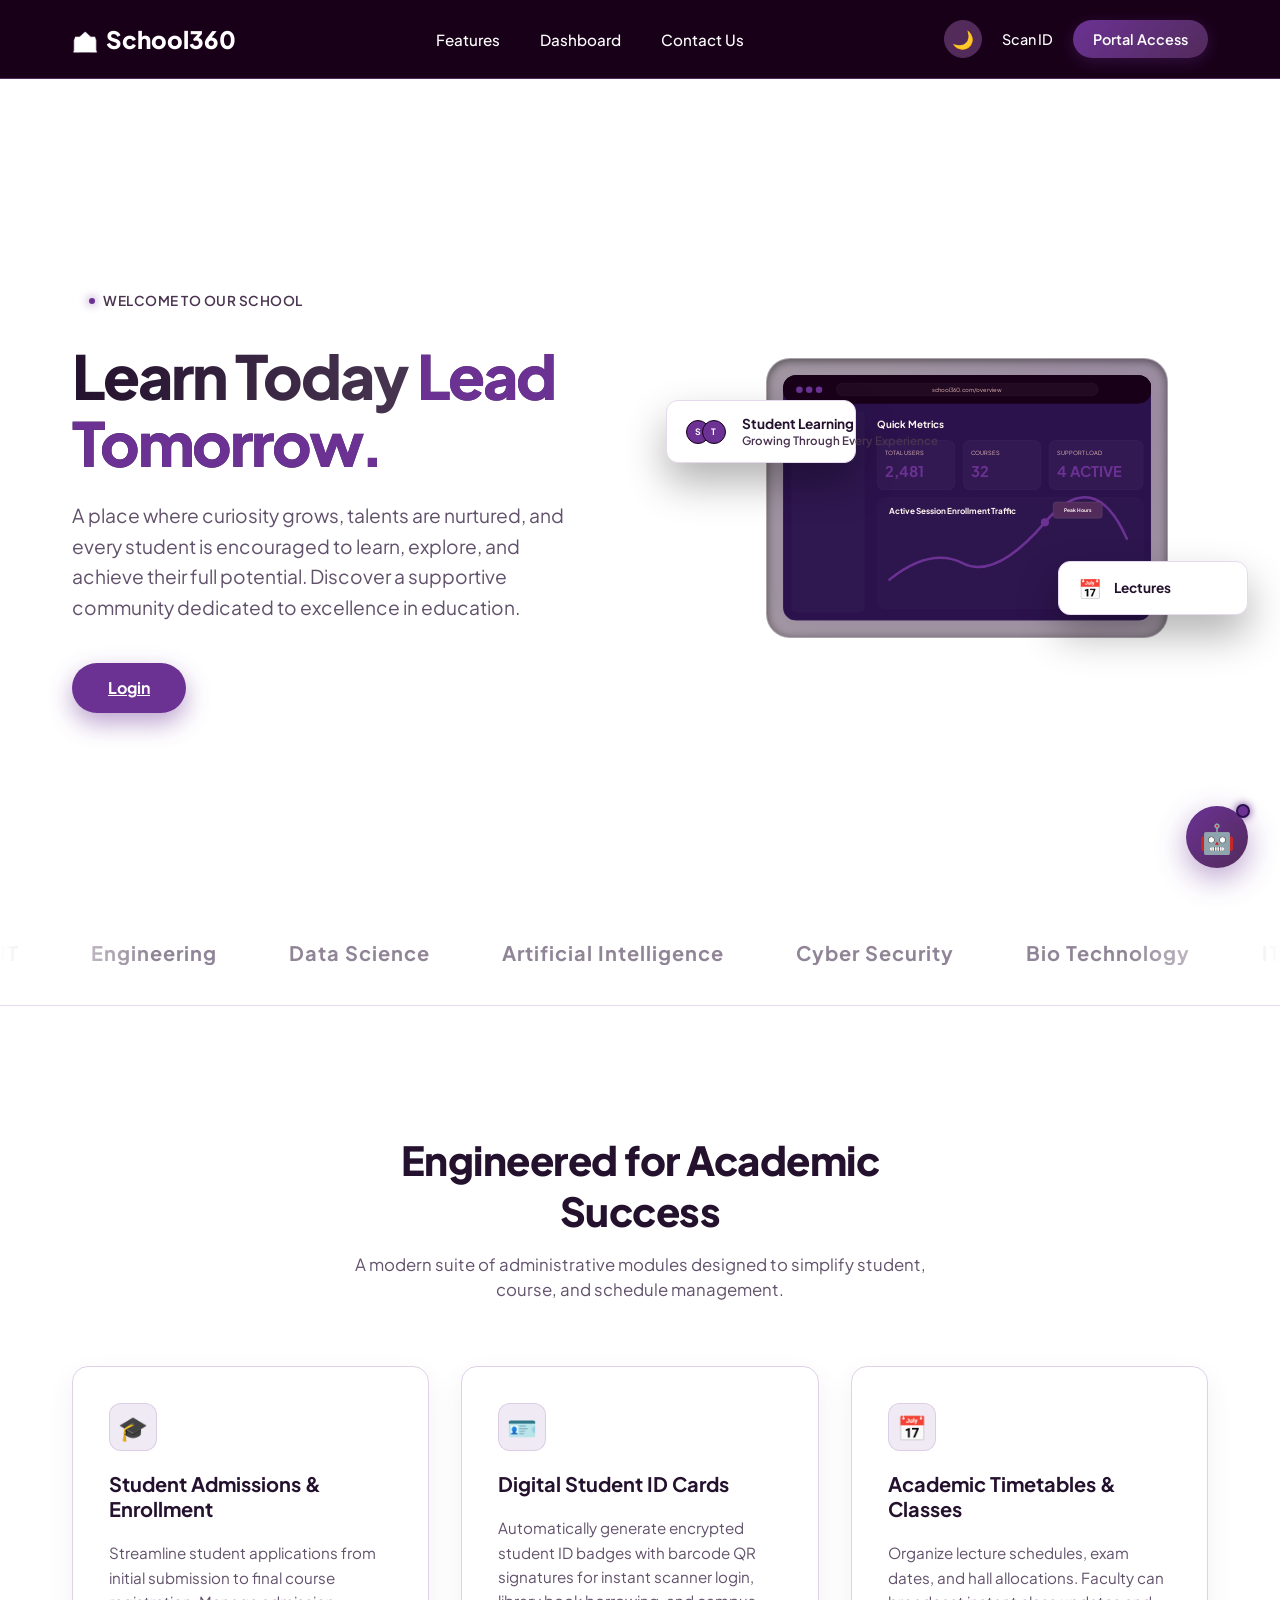
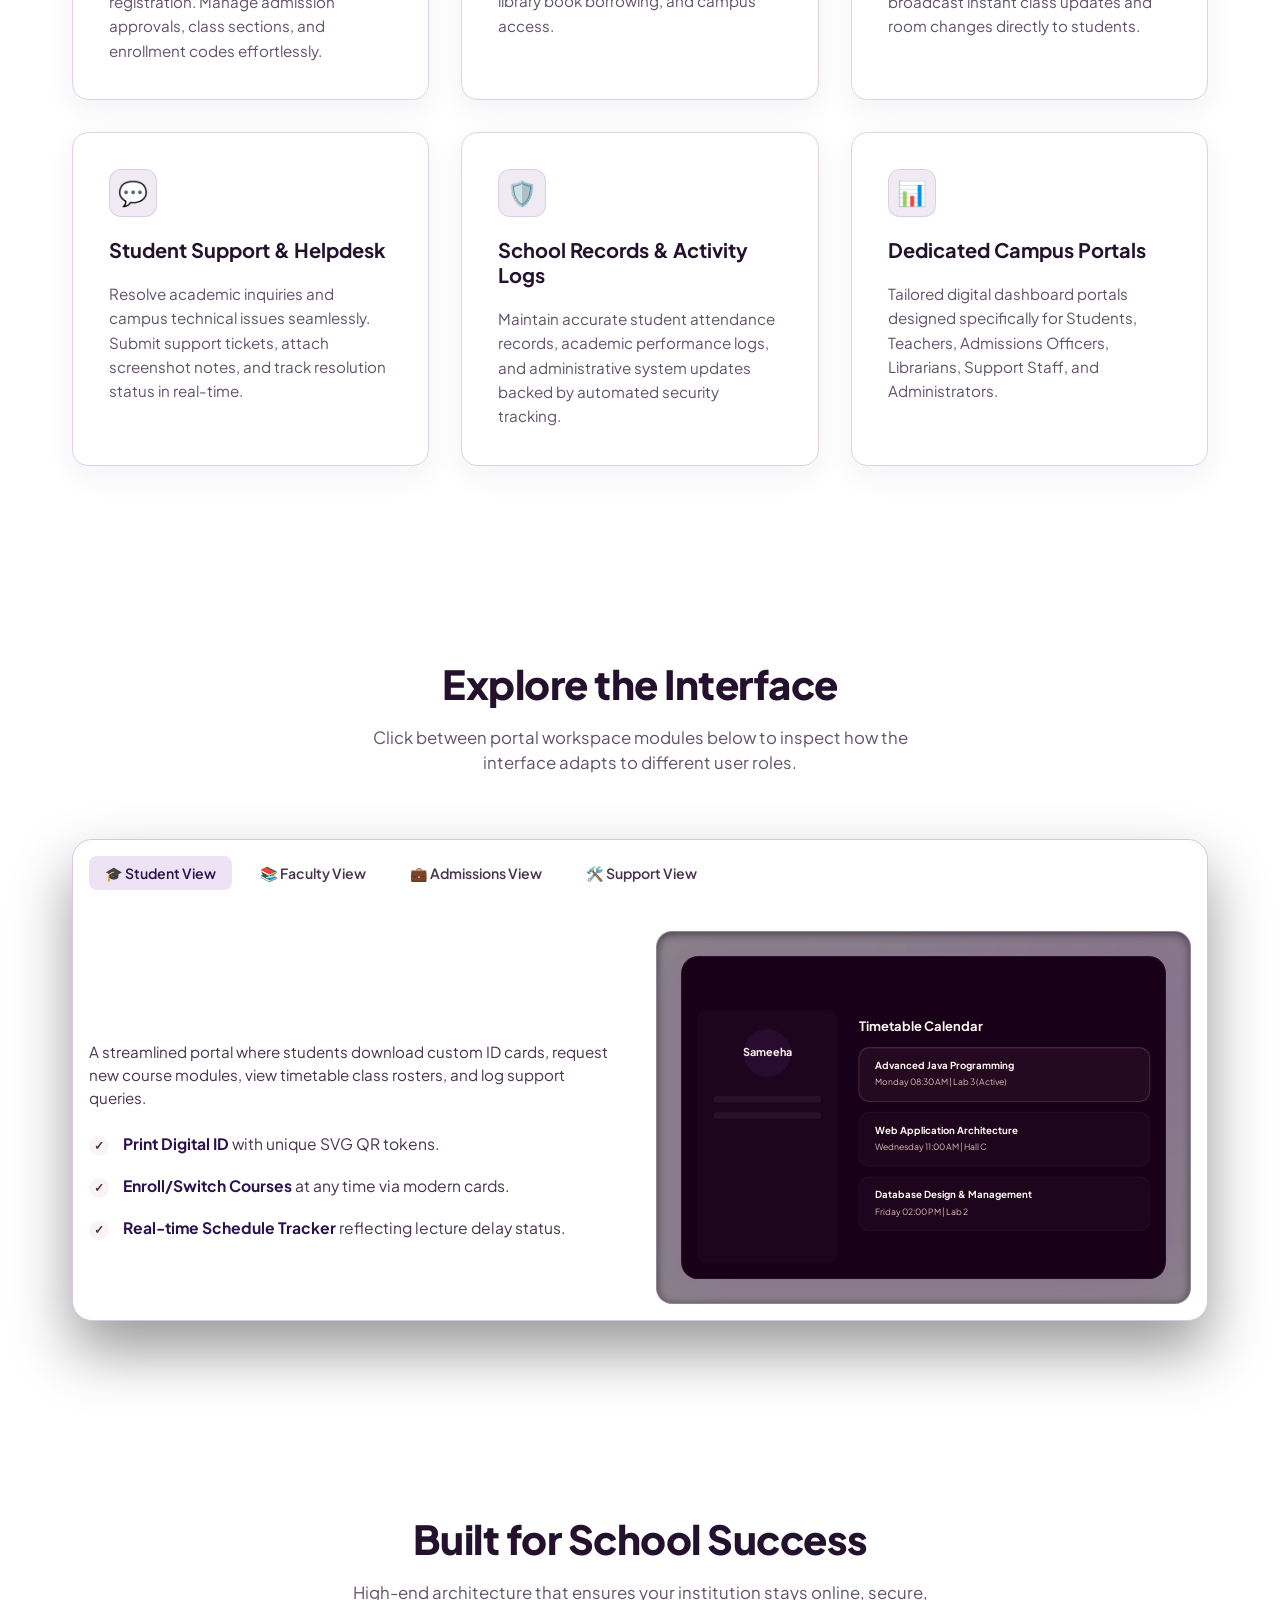
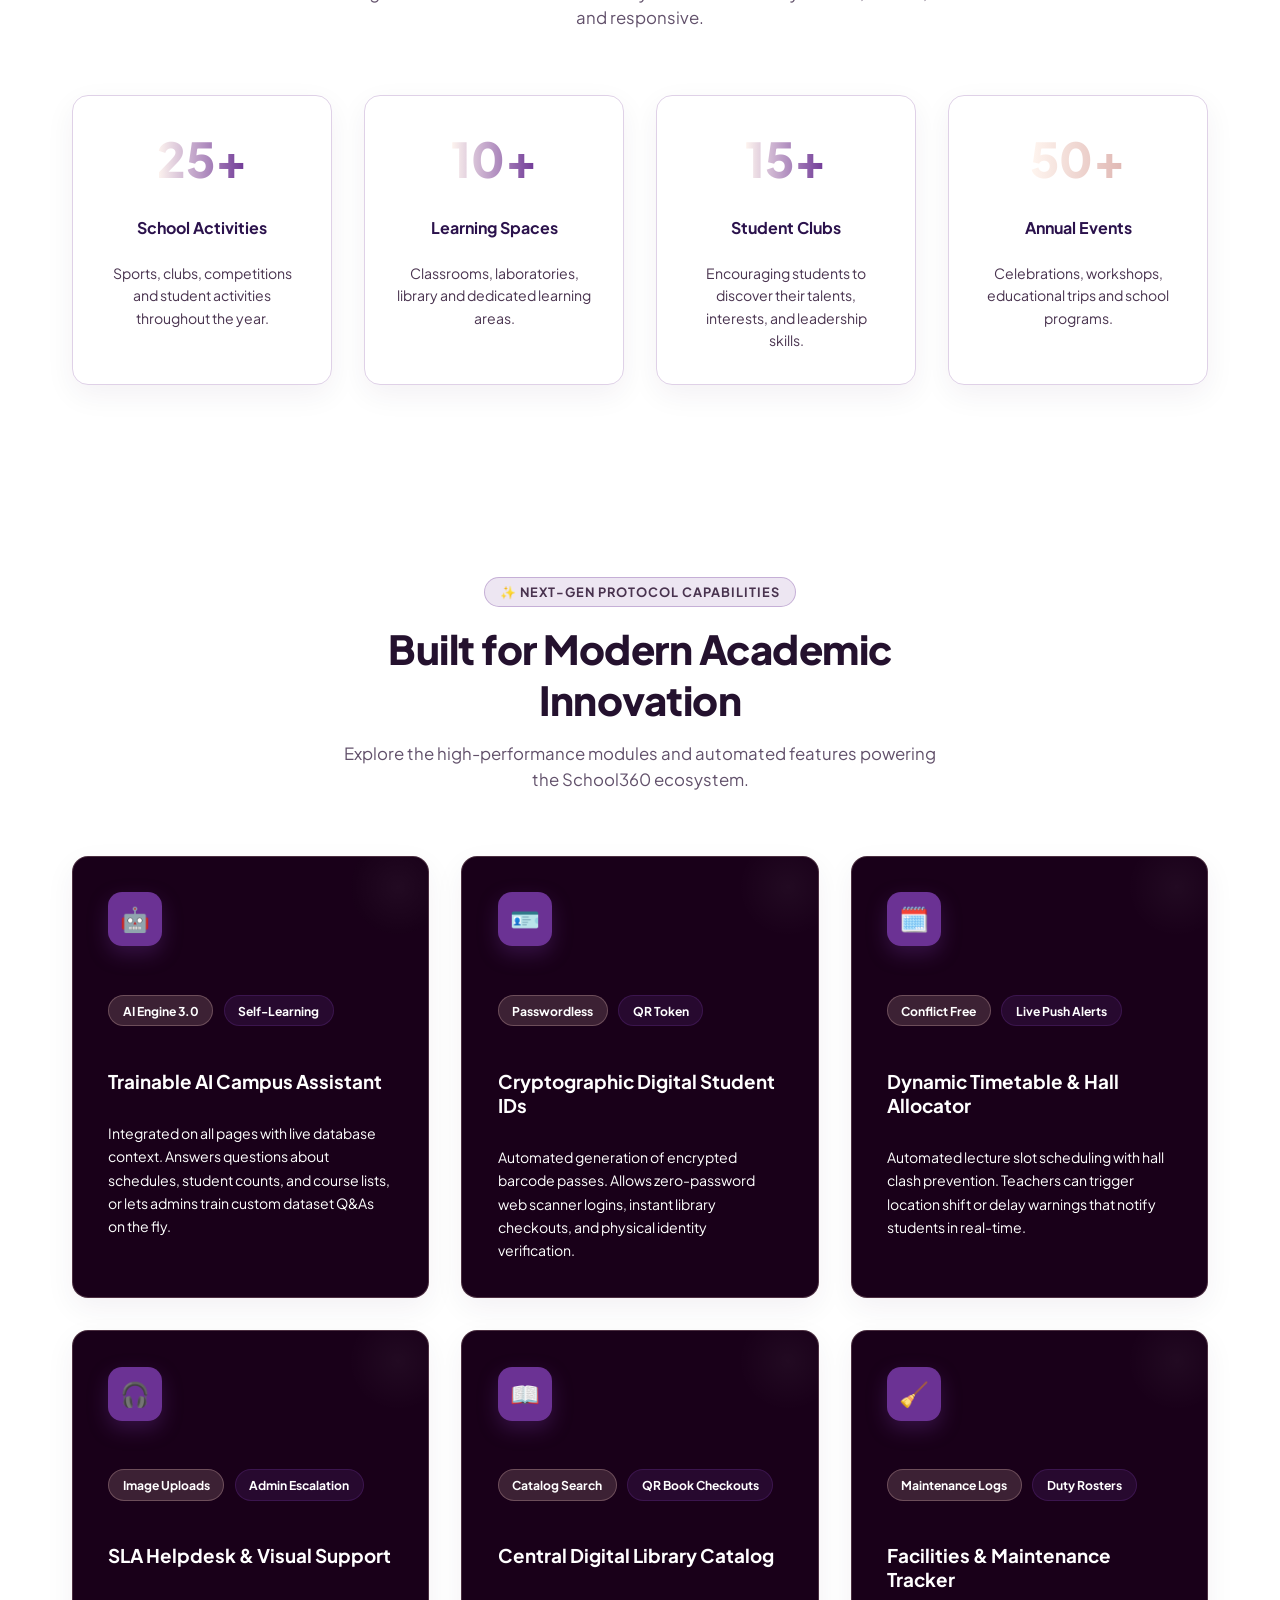
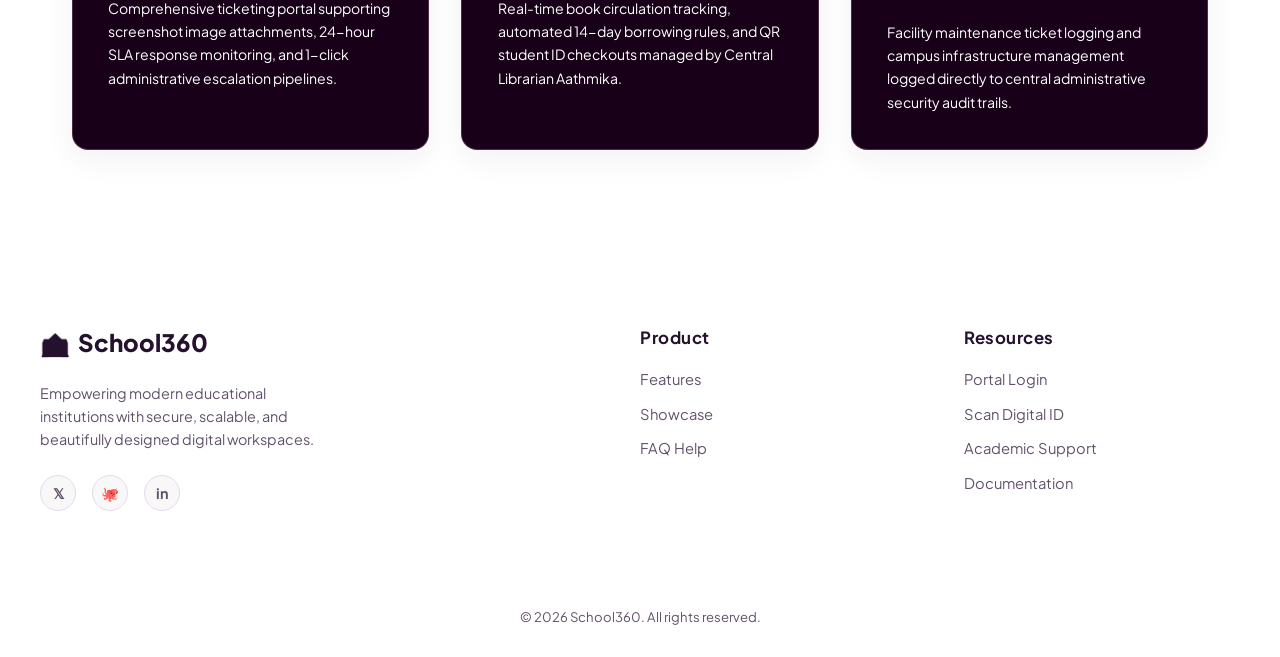
==== commit d96df45b: "Final touch of implementation" ====
--- a/target/classes/static/index.html
+++ b/target/classes/static/index.html
@@ -393,20 +393,9 @@
 
 
 
-<!-- CTA Banner -->
-<section class="saas-cta-banner reveal">
-    <h2 style="font-size: 2.8rem; font-weight: 800; color: var(--lp-text); margin-bottom: 1.5rem; letter-spacing: -1px;">Ready to Orchestrate Your Academy?</h2>
-    <p style="font-size: 1.15rem; color: var(--lp-text-muted); max-width: 600px; margin: 0 auto 2.5rem; line-height: 1.6;">
-        Activate free developer sandbox access and evaluate our student rosters, timetable builders, and ticketing frameworks.
-    </p>
-    <button onclick="openLoginModal()" class="btn btn-primary btn-premium" style="border-radius: 9999px; padding: 1rem 2.5rem; font-weight: 800; font-size: 1.05rem; box-shadow: 0 10px 25px rgba(107,50,148, 0.45);">
-        Activate Free Sandbox Access
-    </button>
-</section>
-
 <!-- Premium Footer -->
 <footer class="saas-footer">
-    <div class="saas-footer-grid">
+    <div class="saas-footer-grid" style="grid-template-columns: 2fr 1fr 1fr;">
         <!-- Brand Column -->
         <div class="footer-brand-col">
             <a href="#" class="saas-brand" style="margin-bottom: 0.5rem;">
@@ -439,18 +428,6 @@
                 <li><a href="mailto:support@school360.com">Academic Support</a></li>
                 <li><a href="https://github.com" target="_blank">Documentation</a></li>
             </ul>
-        </div>
-        <!-- Column 4: Newsletter & Status -->
-        <div class="footer-links-col">
-            <h4>System Status</h4>
-            <div class="footer-status-badge db-status-badge connected">
-                <span class="status-dot"></span>
-                <span class="db-status-text">All services operational</span>
-            </div>
-            <p style="font-size: 0.82rem; color: #49334f; margin-top: 0.5rem; line-height: 1.4;">
-                Version v1.0.0 (Persistent DB Engine)<br>
-                Connected to School360 Live Database.
-            </p>
         </div>
     </div>
 
--- a/target/classes/static/css/styles.css
+++ b/target/classes/static/css/styles.css
@@ -627,6 +627,9 @@
 @media (max-width: 1024px) {
     .dashboard-grid {
         grid-template-columns: 1fr;
+    }
+    .profile-layout-grid {
+        grid-template-columns: 1fr !important;
     }
 }
 
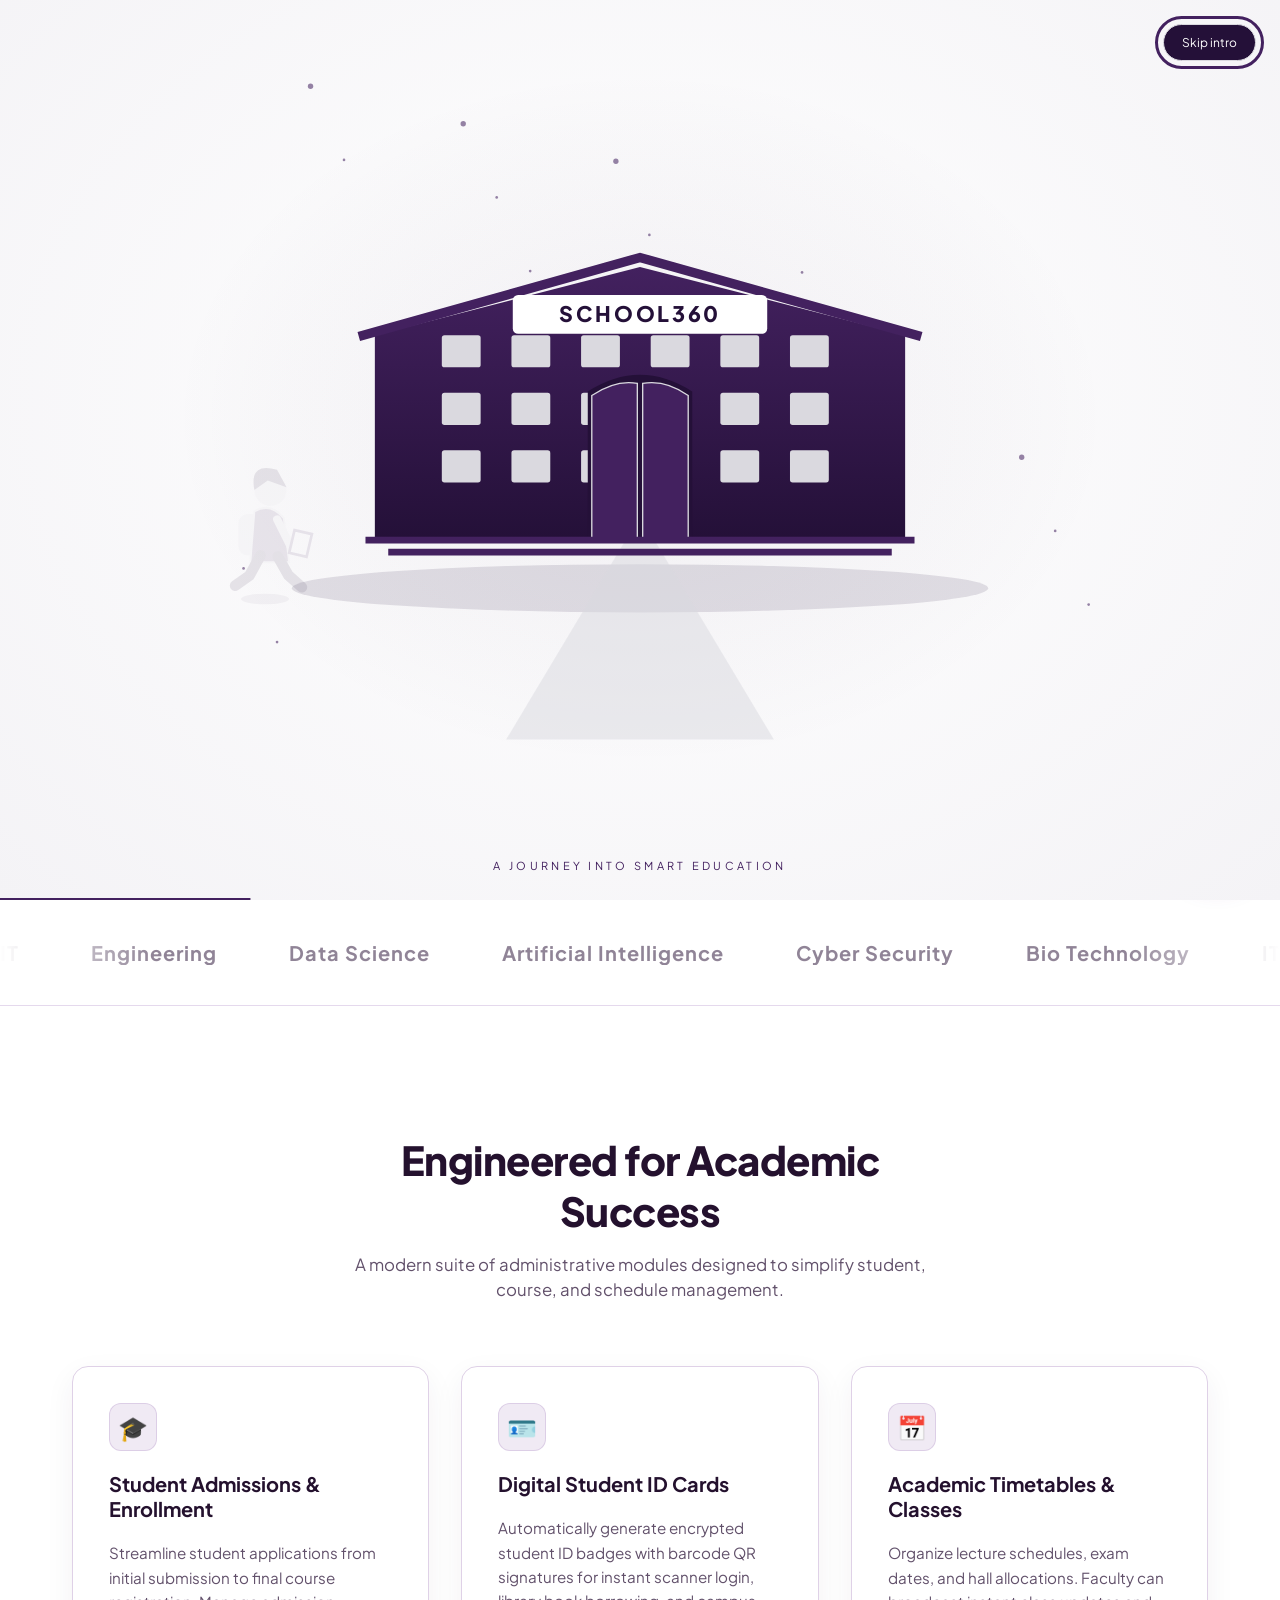
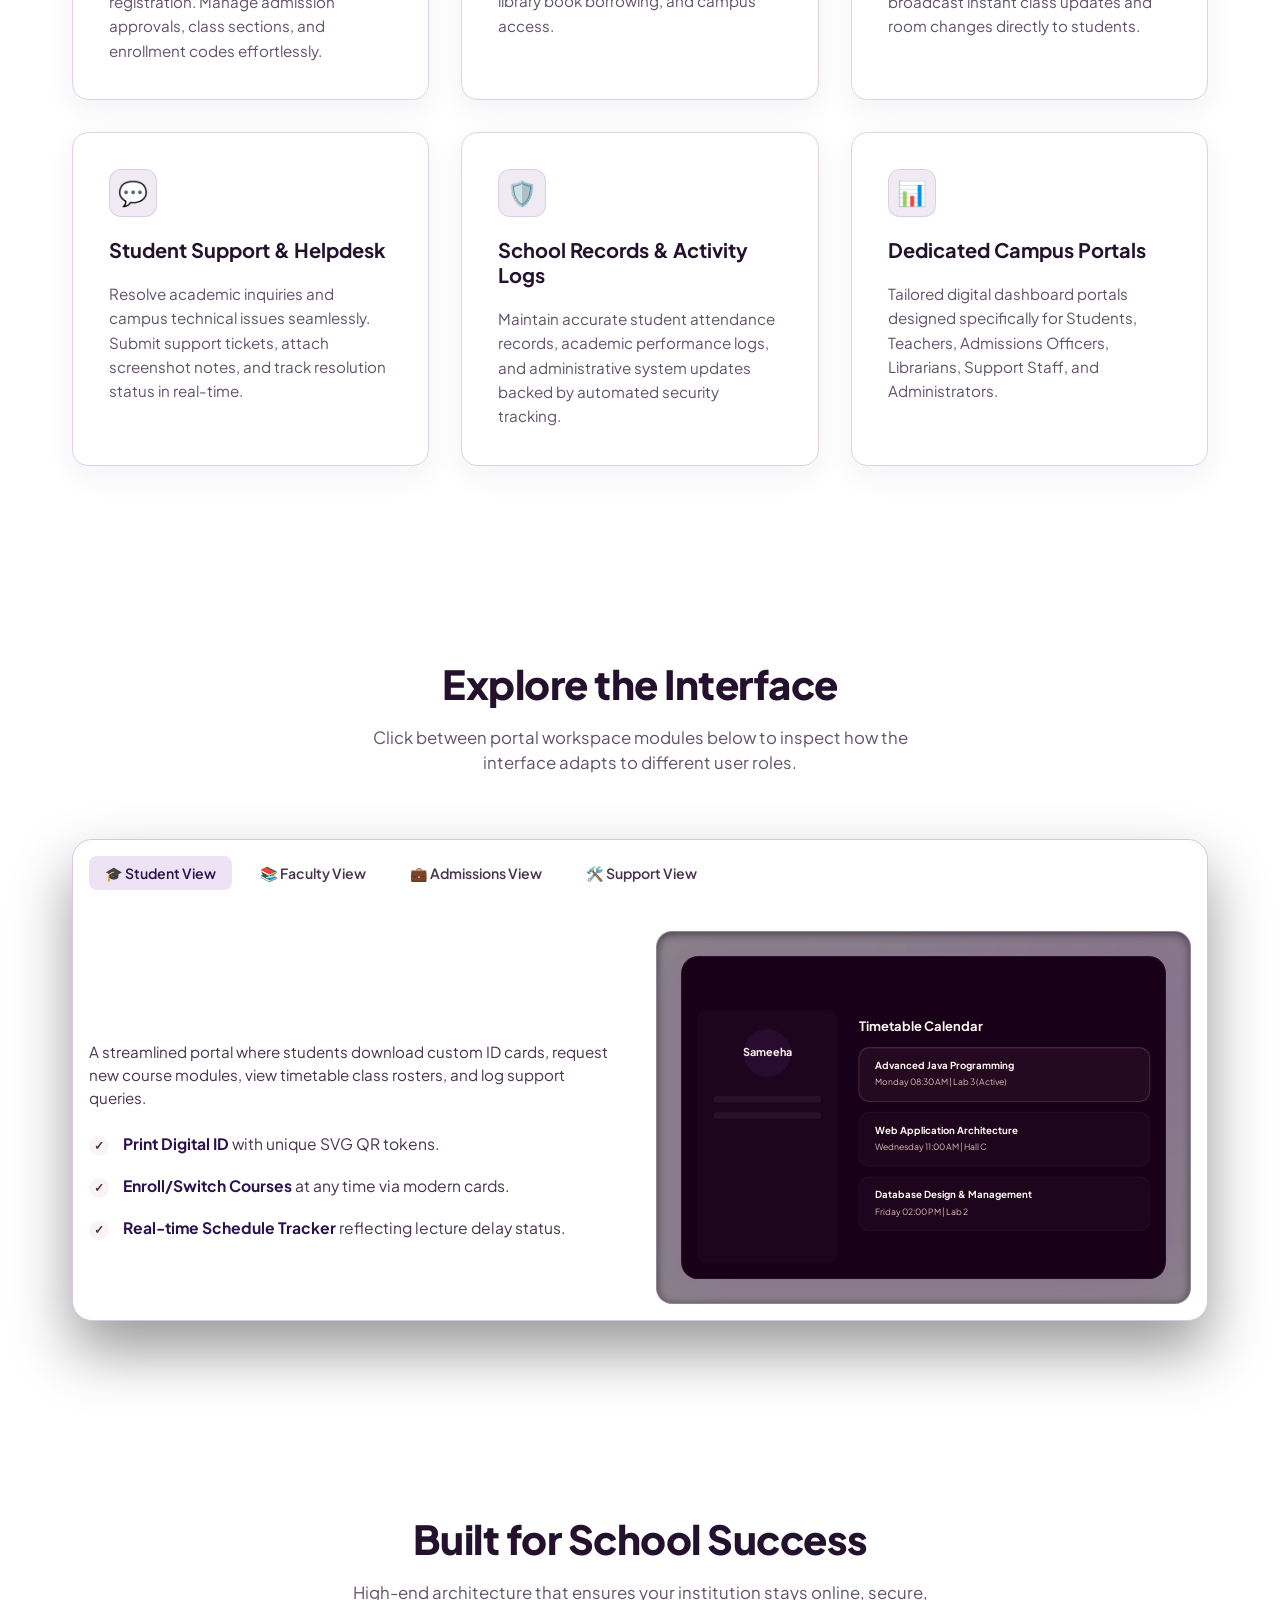
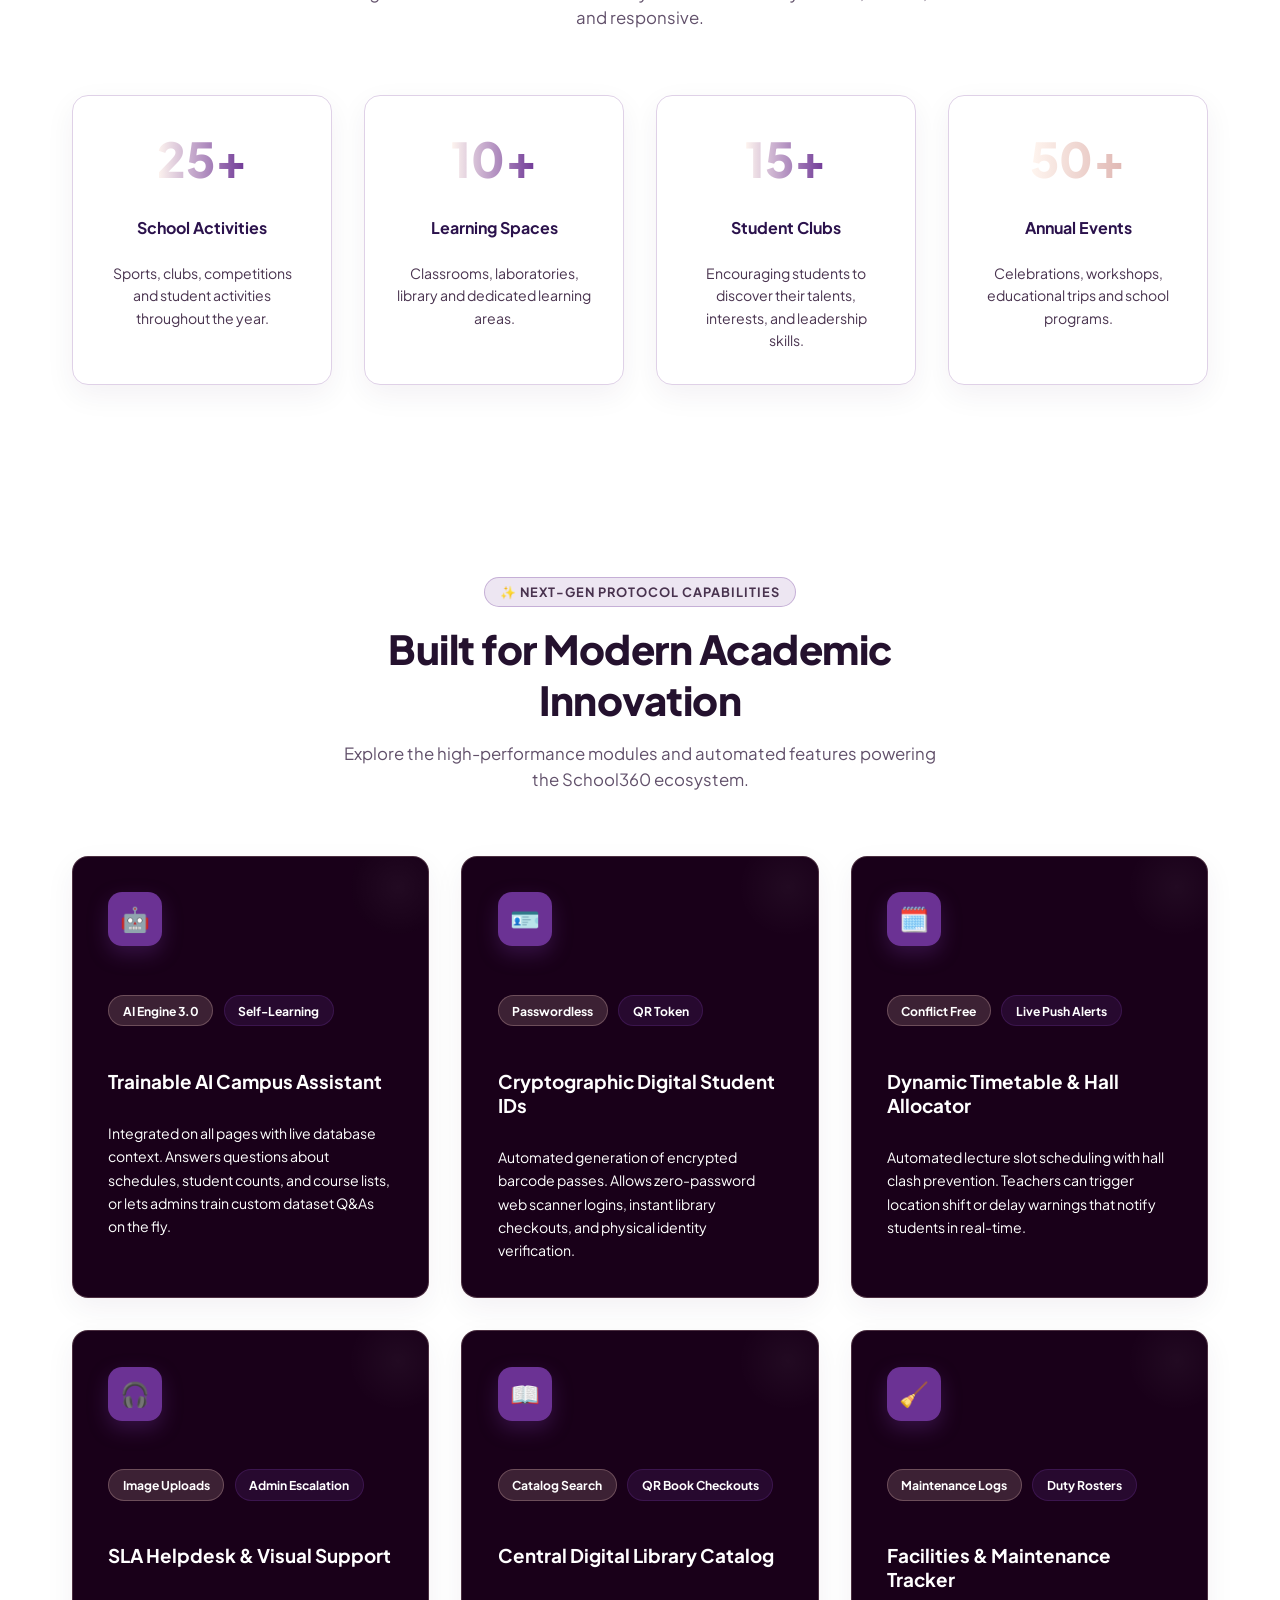
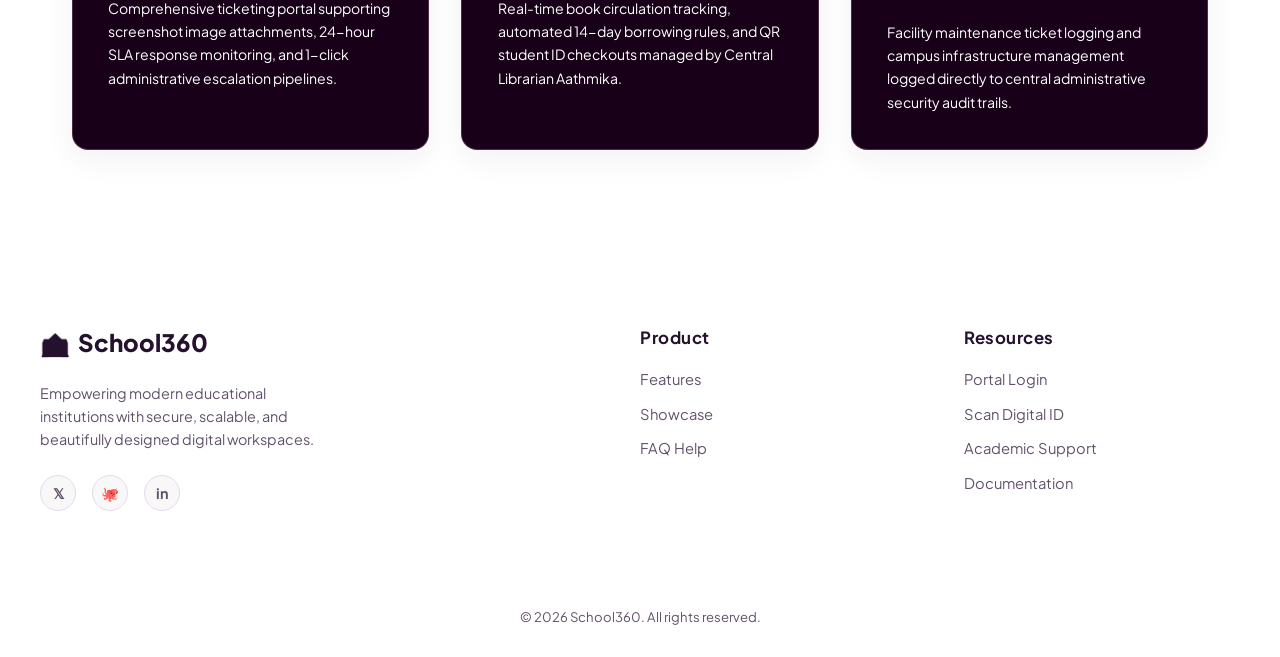
==== commit ed0f32d1: "Project final" ====
--- a/target/classes/static/index.html
+++ b/target/classes/static/index.html
@@ -7,6 +7,8 @@
     <!-- Import Plus Jakarta Sans for award-winning modern typography -->
     <link href="https://fonts.googleapis.com/css2?family=Plus+Jakarta+Sans:wght@300;400;500;600;700;800&display=swap" rel="stylesheet">
     <link rel="stylesheet" href="css/styles.css?v=contrast-8">
+    <link rel="stylesheet" href="css/startup.css?v=2">
+    <script defer src="js/startup.js?v=2"></script>
     <style>
         /* Custom font override to use Plus Jakarta Sans */
         * {
--- a/target/classes/static/css/startup.css
+++ b/target/classes/static/css/startup.css
@@ -0,0 +1,17 @@
+/* Isolated startup presentation. All motion is driven by startup.js's 10s clock. */
+#s360-startup { position:fixed; inset:0; z-index:2147483000; overflow:hidden; color:#241038; background:radial-gradient(ellipse at 50% 45%,#FFFFFF 0%,#F4F3F6 100%); display:grid; place-items:center; isolation:isolate; }
+#s360-startup * { box-sizing:border-box; }
+#s360-startup .intro-scene { position:absolute; top:70px; left:0; width:100%; height:calc(100% - 150px); min-height:0; overflow:hidden; }
+#s360-startup svg text { font-family:'Plus Jakarta Sans',Arial,sans-serif; }
+#s360-startup .intro-caption { position:absolute; bottom:24px; left:20px; right:20px; text-align:center; font-size:11px; line-height:1.7; letter-spacing:.3em; color:#43215F; }
+#s360-startup .intro-brand { position:absolute; top:57%; width:100%; padding:0 20px; text-align:center; opacity:0; }
+#s360-startup .intro-brand h1 { color:#241038; margin:0; font-size:clamp(36px,7vw,76px); letter-spacing:.12em; font-weight:800; line-height:1.3; }
+#s360-startup .intro-brand p { color:#43215F; font-size:clamp(12px,2vw,17px); letter-spacing:.08em; margin:12px 0; }
+#s360-startup .intro-skip { position:absolute; right:24px; top:24px; border:1px solid #DAD9DF; border-radius:24px; padding:10px 18px; color:#FFFFFF; background:#241038; font:inherit; font-size:12px; cursor:pointer; }
+#s360-startup .intro-skip:focus-visible { outline:3px solid #43215F; outline-offset:5px; }
+#s360-startup .intro-progress { position:absolute; bottom:0; left:0; height:2px; background:#43215F; width:100%; transform:scaleX(0); transform-origin:left; }
+#s360-startup .intro-sweep { position:absolute; inset:0; background:linear-gradient(110deg,transparent 38%,#FFFFFF 50%,transparent 62%); opacity:0; pointer-events:none; }
+@media(max-width:600px) { #s360-startup .intro-caption { letter-spacing:.14em; font-size:10px; } }
+@media(prefers-reduced-motion:reduce) { #s360-startup .intro-scene { display:none; } #s360-startup .intro-brand { top:42%; } }
+
+@media(max-height:450px) { #s360-startup .intro-scene { top:48px; height:calc(100% - 108px); } #s360-startup .intro-skip { top:10px; right:14px; padding:7px 14px; } #s360-startup .intro-brand { top:57%; } #s360-startup .intro-brand h1 { font-size:30px; } #s360-startup .intro-brand p { font-size:11px; margin:6px 0; } }
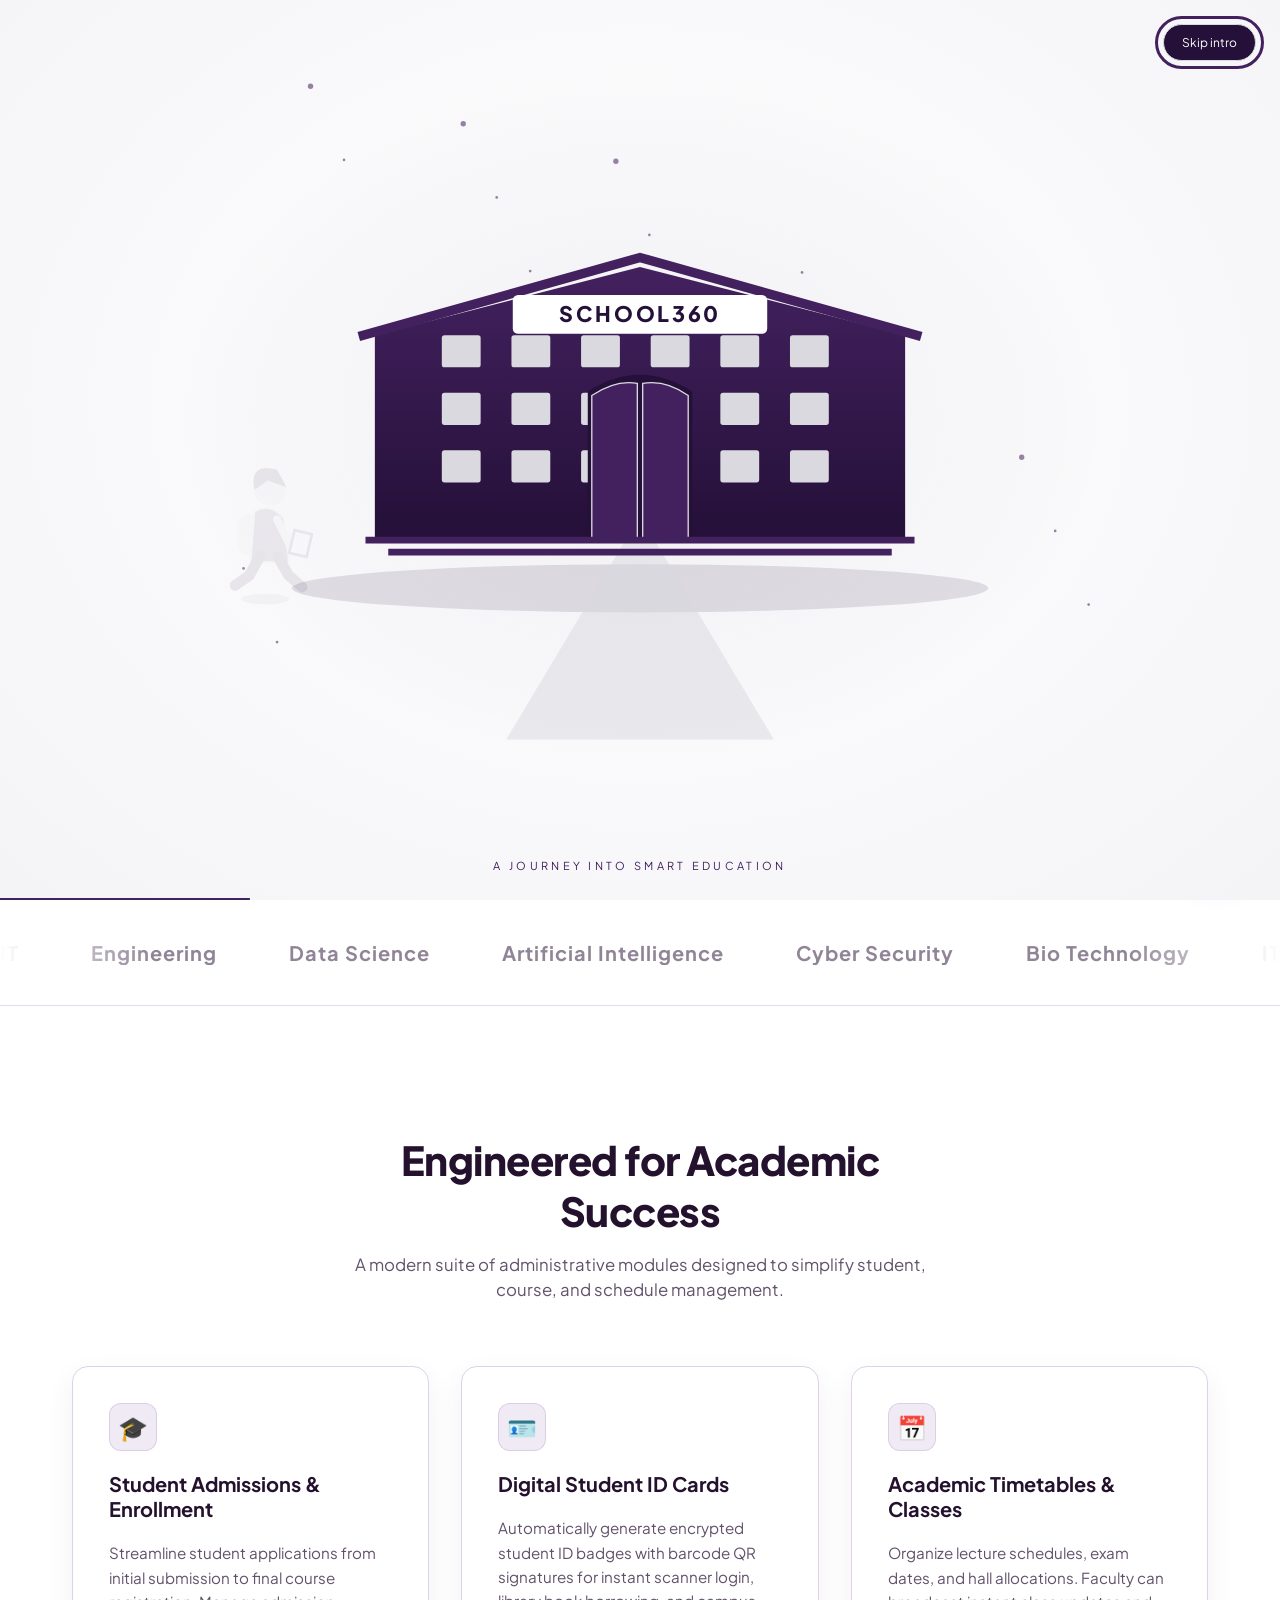
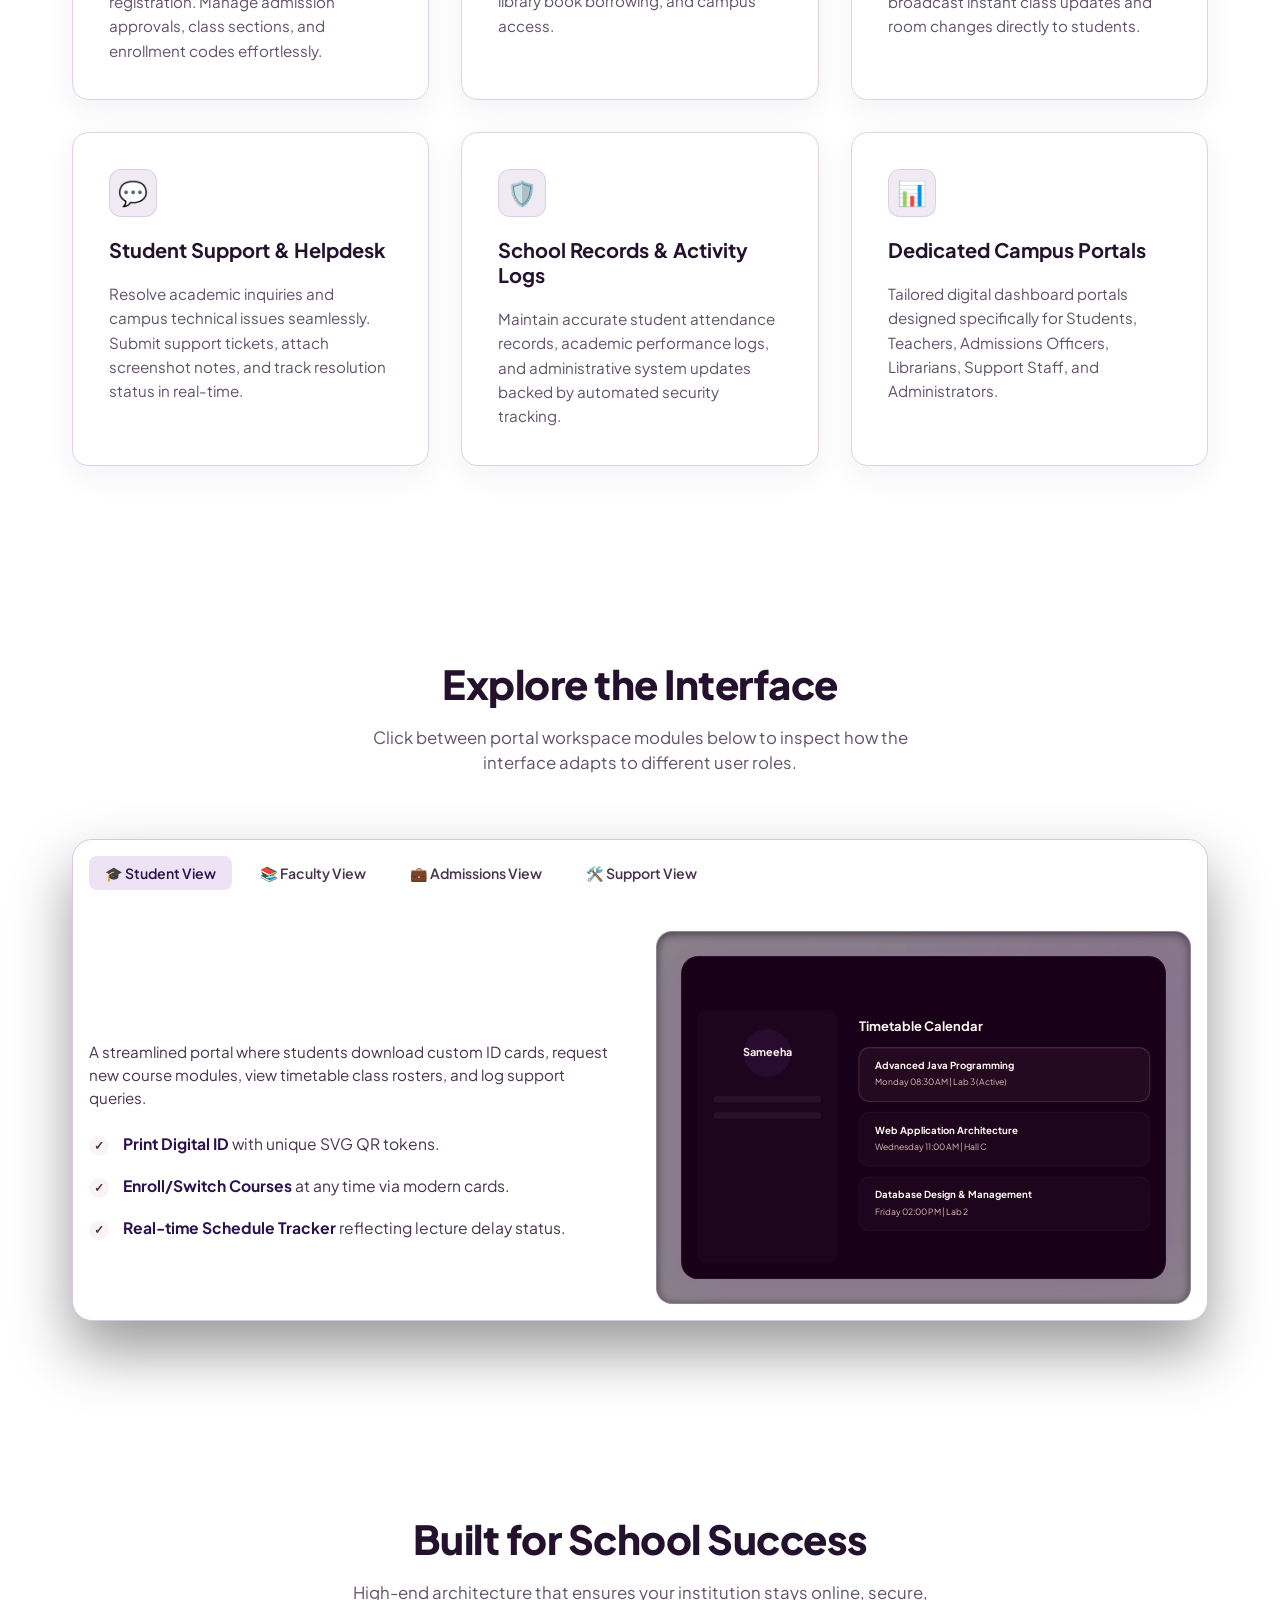
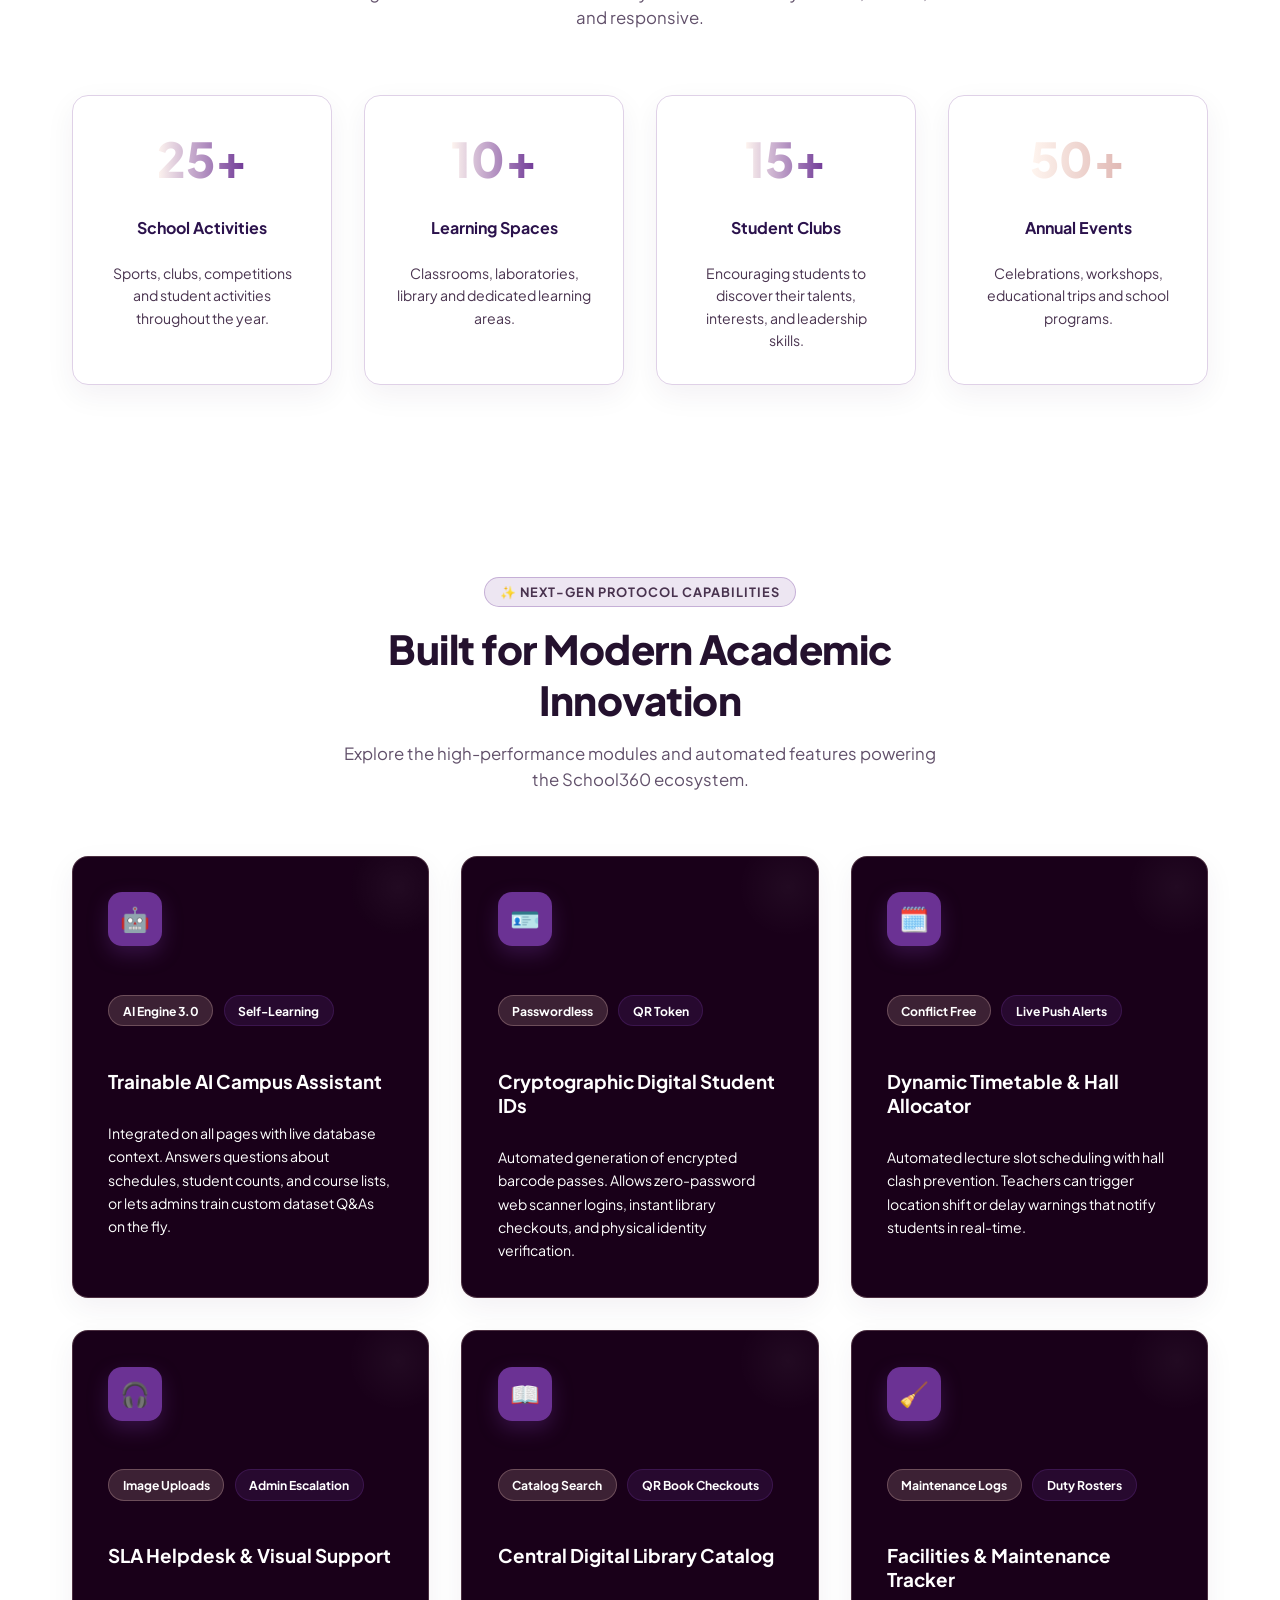
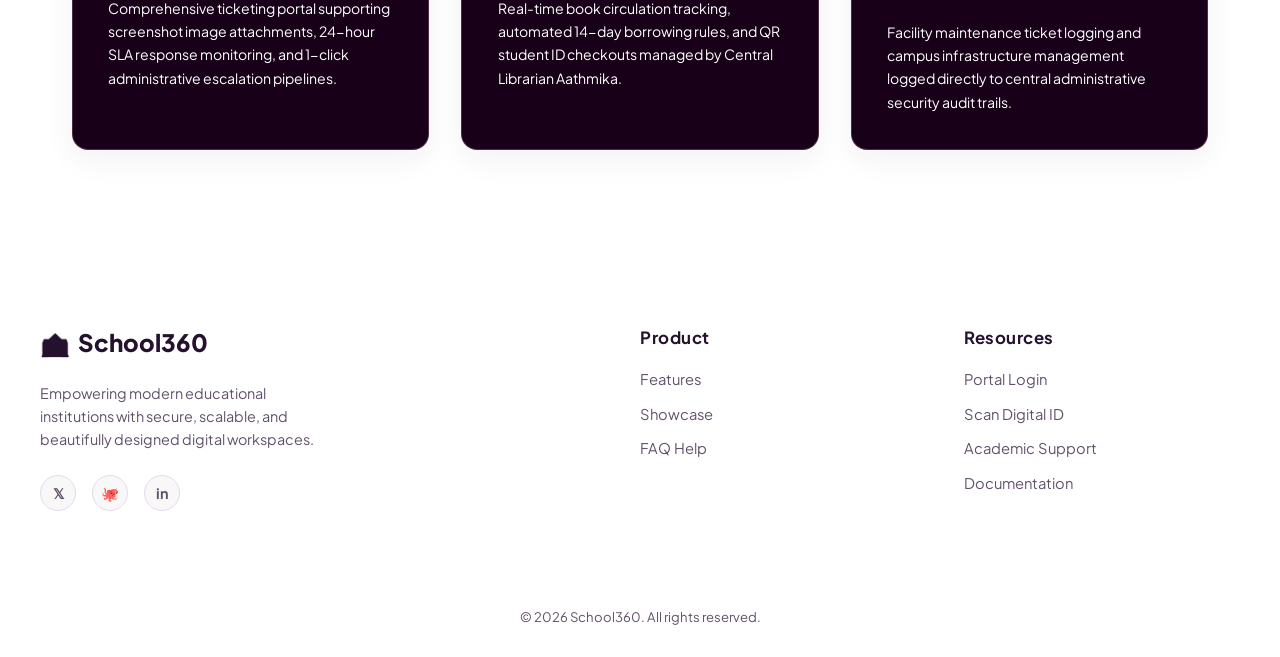
==== commit 449cb453: "Animation changes" ====
--- a/target/classes/static/index.html
+++ b/target/classes/static/index.html
@@ -8,7 +8,7 @@
     <link href="https://fonts.googleapis.com/css2?family=Plus+Jakarta+Sans:wght@300;400;500;600;700;800&display=swap" rel="stylesheet">
     <link rel="stylesheet" href="css/styles.css?v=contrast-8">
     <link rel="stylesheet" href="css/startup.css?v=2">
-    <script defer src="js/startup.js?v=2"></script>
+    <script defer src="js/startup.js?v=3"></script>
     <style>
         /* Custom font override to use Plus Jakarta Sans */
         * {
